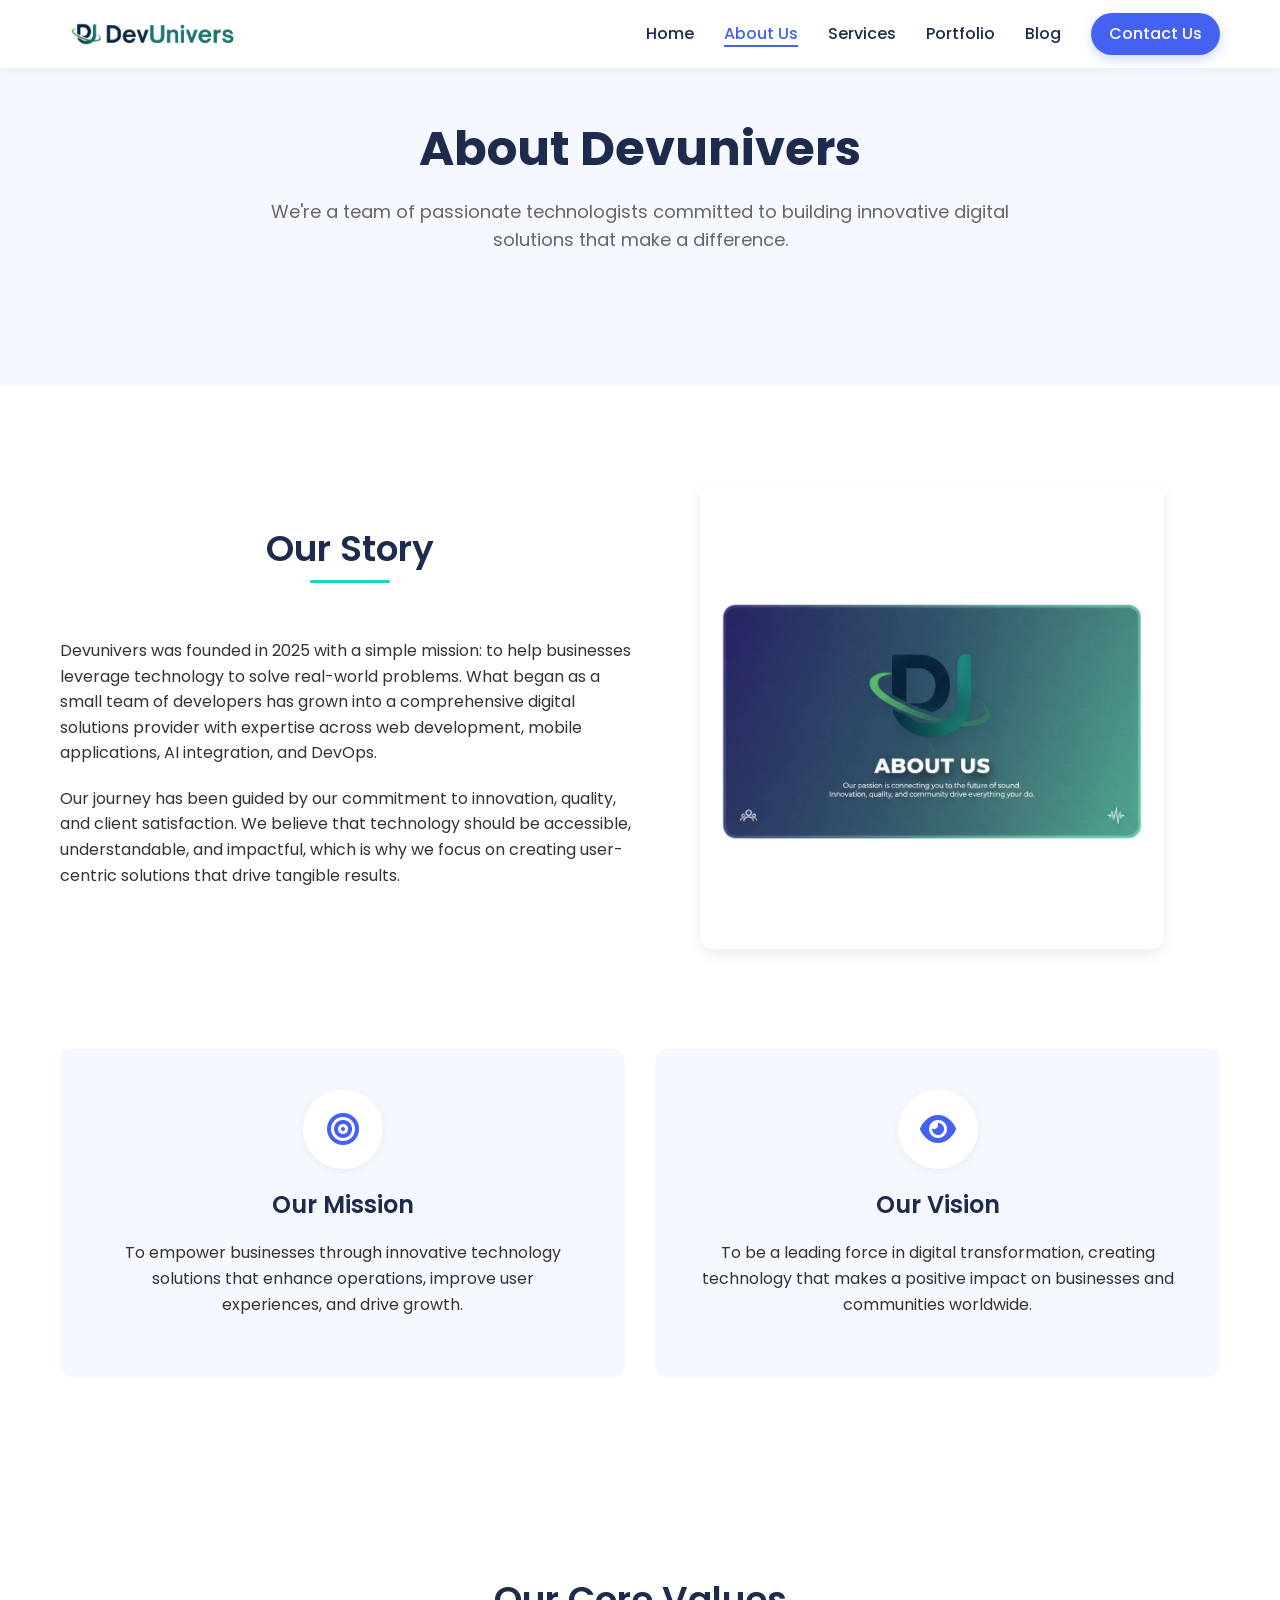
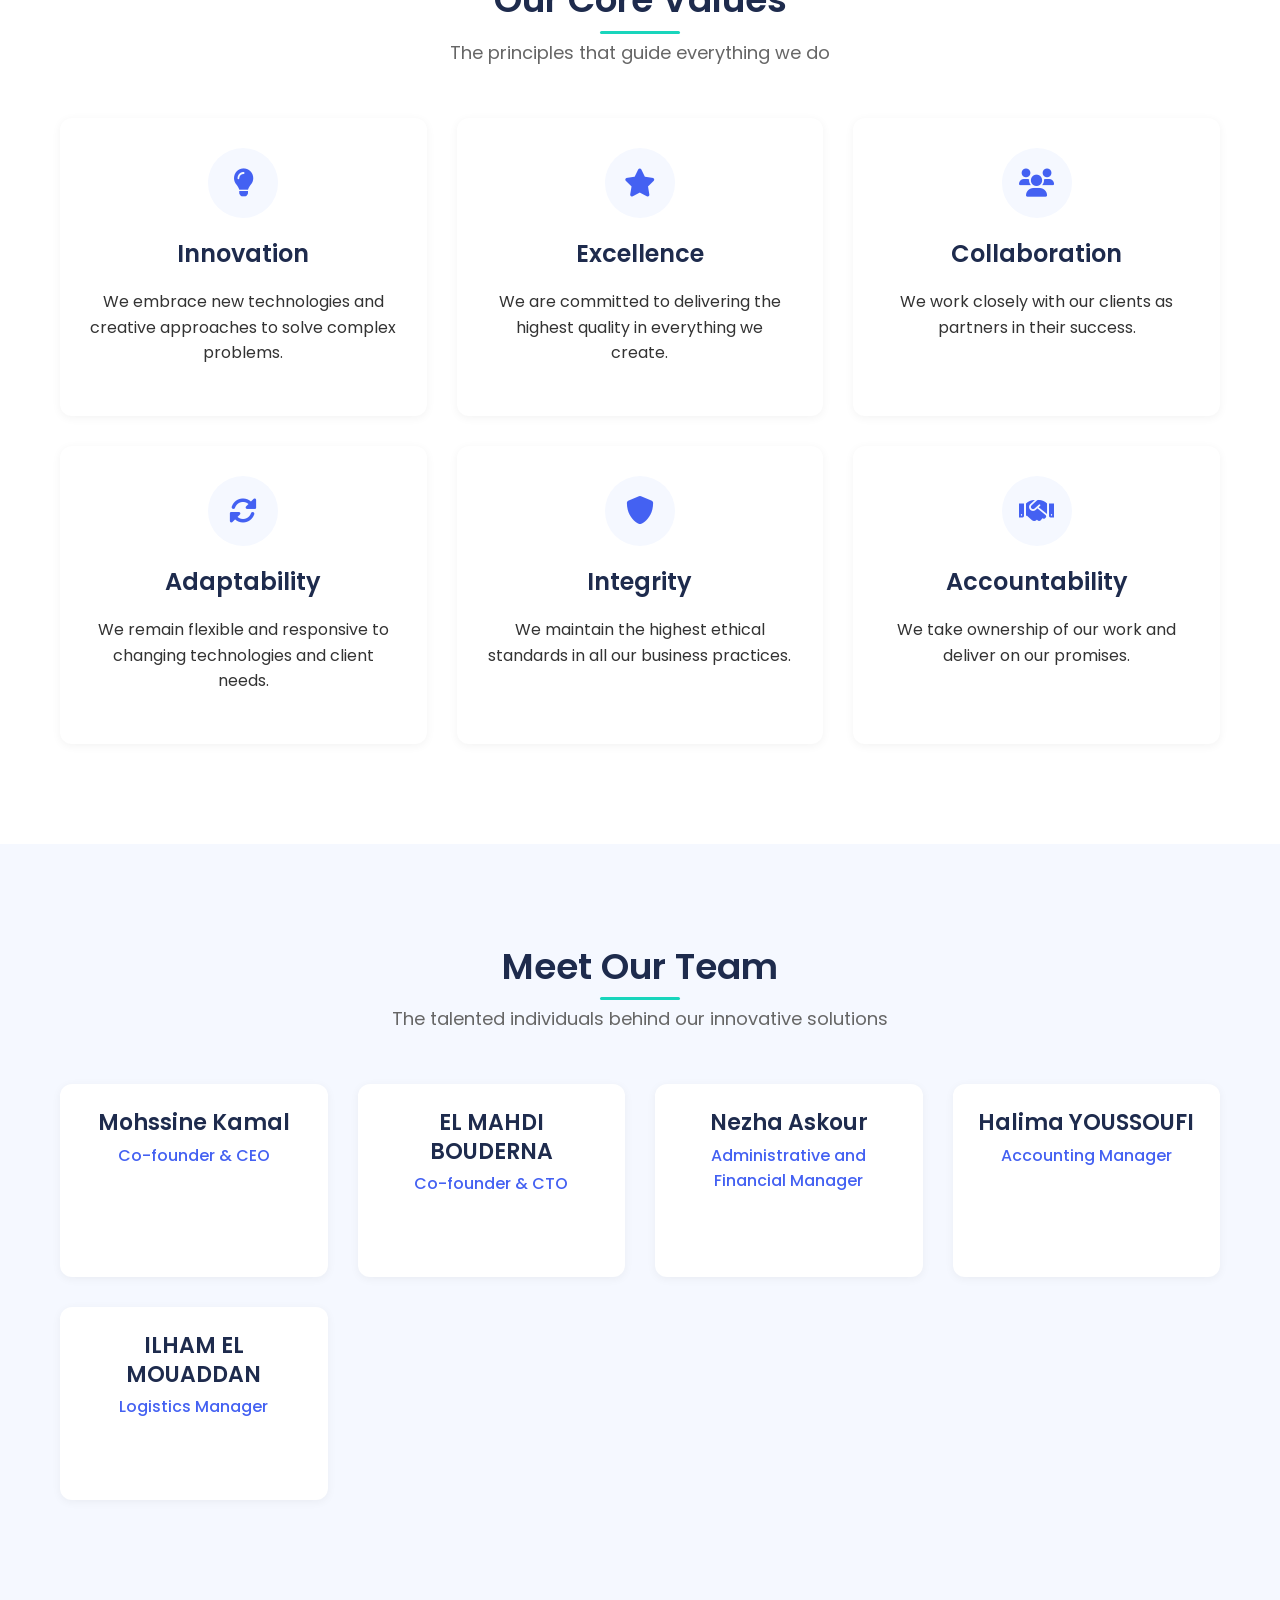
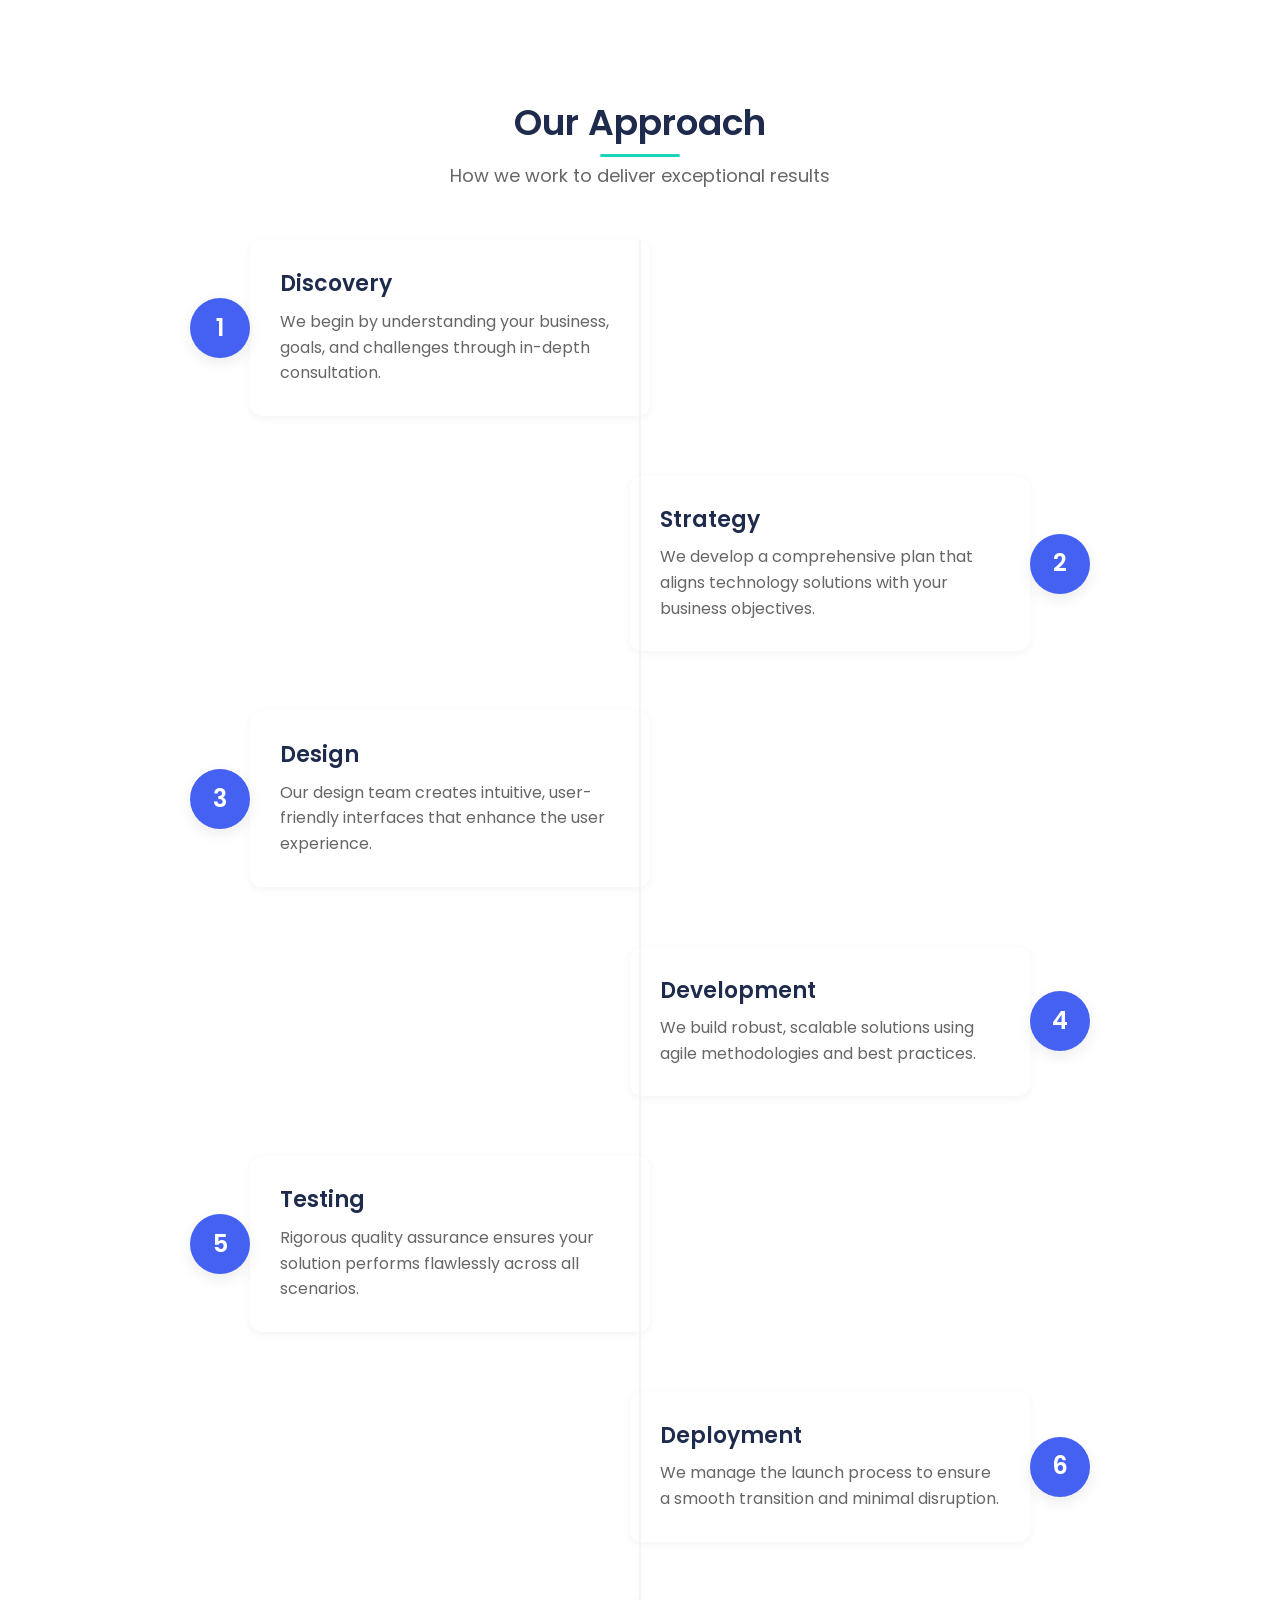
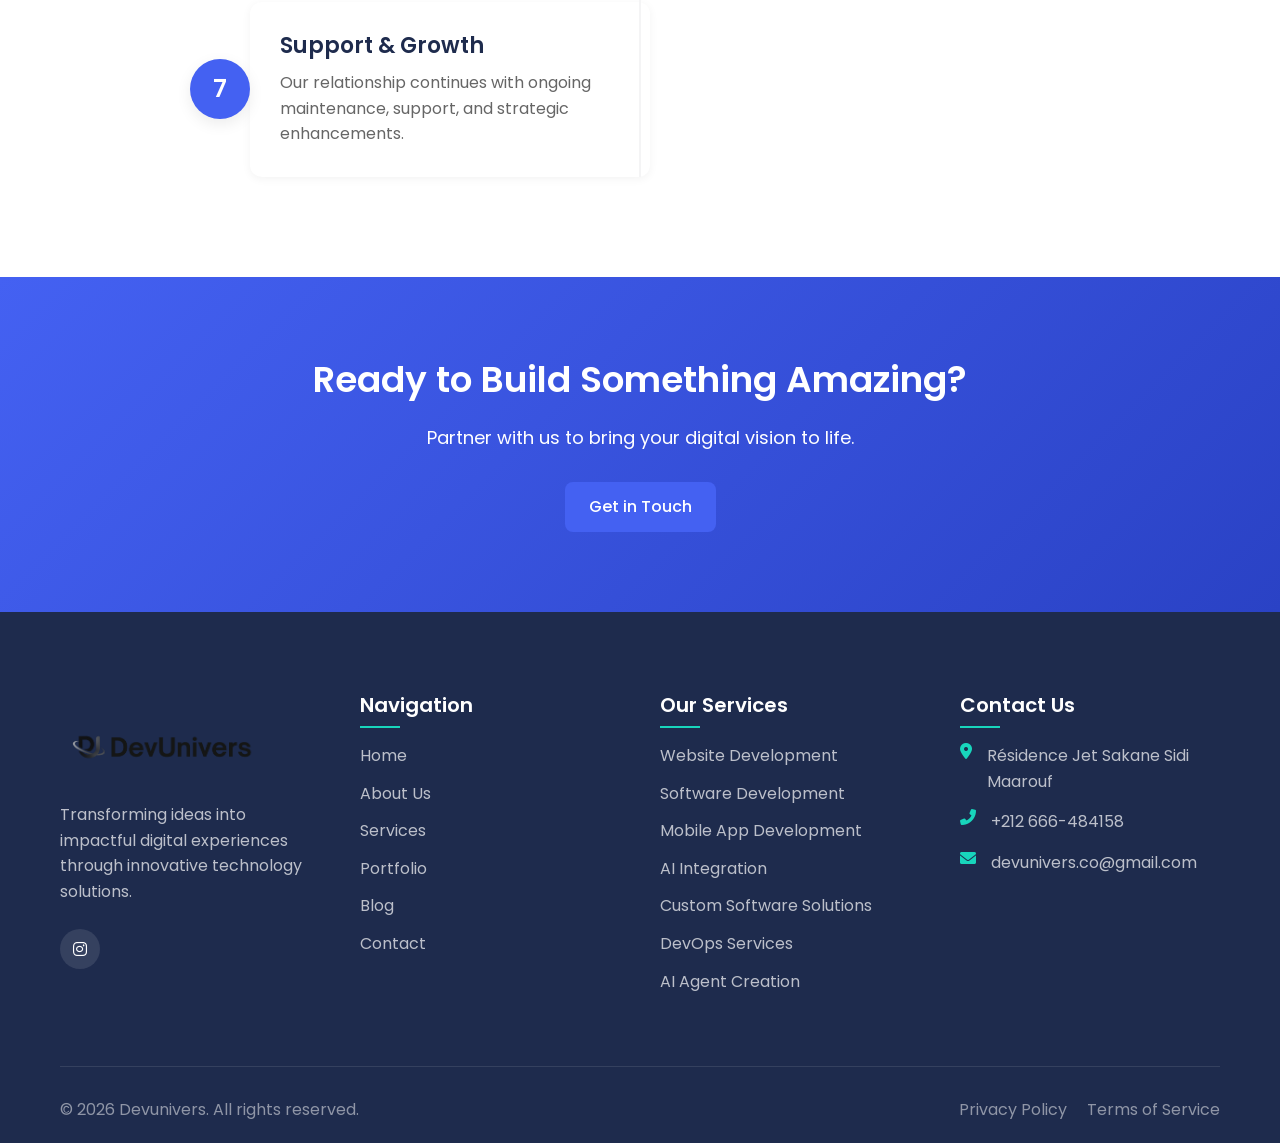
==== about/index.html @ 04365ad2 "Add files via upload" ====
<!DOCTYPE html>
<html lang="en">
<head>
    <meta charset="UTF-8">
    <meta name="viewport" content="width=device-width, initial-scale=1.0">
    <title>About Us - Devunivers</title>
    <link rel="icon" type="image/png" href="/images/devunivers.png">
    <link rel="stylesheet" href="/css/styles.css">
    <link rel="stylesheet" href="https://cdnjs.cloudflare.com/ajax/libs/font-awesome/6.0.0/css/all.min.css">
    <link rel="preconnect" href="https://fonts.googleapis.com">
    <link rel="preconnect" href="https://fonts.gstatic.com" crossorigin>
    <link href="https://fonts.googleapis.com/css2?family=Poppins:wght@300;400;500;600;700&display=swap" rel="stylesheet">
</head>
<body>
    <header>
        <div class="container">
            <div class="logo">
                <a href="/home/">
                    <img src="/images/devunivers-logo.png" alt="Devunivers Logo">
                </a>
            </div>
            <nav>
                <ul class="main-nav">
                    <li><a href="/home/">Home</a></li>
                    <li><a href="/about/" class="active">About Us</a></li>
                    <li><a href="/services/">Services</a></li>
                    <li><a href="/portfolio/">Portfolio</a></li>
                    <li><a href="/blog/">Blog</a></li>
                    <li><a href="/contact/" class="btn btn-primary">Contact Us</a></li>
                </ul>
                <div class="mobile-menu-toggle">
                    <span></span>
                    <span></span>
                    <span></span>
                </div>
            </nav>
        </div>
    </header>

    <main>
        <!-- About Hero Section -->
        <section class="page-hero about-hero">
            <div class="container">
                <div class="hero-content">
                    <h1>About Devunivers</h1>
                    <p>We're a team of passionate technologists committed to building innovative digital solutions that make a difference.</p>
                </div>
            </div>
        </section>

        <!-- Our Story Section -->
        <section class="our-story">
            <div class="container">
                <div class="story-content">
                    <div class="section-header">
                        <h2>Our Story</h2>
                    </div>
                    <p>Devunivers was founded in 2025 with a simple mission: to help businesses leverage technology to solve real-world problems. What began as a small team of developers has grown into a comprehensive digital solutions provider with expertise across web development, mobile applications, AI integration, and DevOps.</p>
                    <p>Our journey has been guided by our commitment to innovation, quality, and client satisfaction. We believe that technology should be accessible, understandable, and impactful, which is why we focus on creating user-centric solutions that drive tangible results.</p>
                </div>
                <div class="story-image">
                    <img src="/images/Devunivers team collaborating.png" alt="Devunivers team collaborating">
                </div>
            </div>
        </section>

        <!-- Mission and Vision Section -->
        <section class="mission-vision">
            <div class="container">
                <div class="mission-box">
                    <div class="icon">
                        <i class="fas fa-bullseye"></i>
                    </div>
                    <h3>Our Mission</h3>
                    <p>To empower businesses through innovative technology solutions that enhance operations, improve user experiences, and drive growth.</p>
                </div>
                <div class="vision-box">
                    <div class="icon">
                        <i class="fas fa-eye"></i>
                    </div>
                    <h3>Our Vision</h3>
                    <p>To be a leading force in digital transformation, creating technology that makes a positive impact on businesses and communities worldwide.</p>
                </div>
            </div>
        </section>

        <!-- Our Values Section -->
        <section class="our-values">
            <div class="container">
                <div class="section-header">
                    <h2>Our Core Values</h2>
                    <p>The principles that guide everything we do</p>
                </div>
                <div class="values-grid">
                    <div class="value-card">
                        <div class="value-icon">
                            <i class="fas fa-lightbulb"></i>
                        </div>
                        <h3>Innovation</h3>
                        <p>We embrace new technologies and creative approaches to solve complex problems.</p>
                    </div>
                    <div class="value-card">
                        <div class="value-icon">
                            <i class="fas fa-star"></i>
                        </div>
                        <h3>Excellence</h3>
                        <p>We are committed to delivering the highest quality in everything we create.</p>
                    </div>
                    <div class="value-card">
                        <div class="value-icon">
                            <i class="fas fa-users"></i>
                        </div>
                        <h3>Collaboration</h3>
                        <p>We work closely with our clients as partners in their success.</p>
                    </div>
                    <div class="value-card">
                        <div class="value-icon">
                            <i class="fas fa-sync-alt"></i>
                        </div>
                        <h3>Adaptability</h3>
                        <p>We remain flexible and responsive to changing technologies and client needs.</p>
                    </div>
                    <div class="value-card">
                        <div class="value-icon">
                            <i class="fas fa-shield-alt"></i>
                        </div>
                        <h3>Integrity</h3>
                        <p>We maintain the highest ethical standards in all our business practices.</p>
                    </div>
                    <div class="value-card">
                        <div class="value-icon">
                            <i class="fas fa-handshake"></i>
                        </div>
                        <h3>Accountability</h3>
                        <p>We take ownership of our work and deliver on our promises.</p>
                    </div>
                </div>
            </div>
        </section>

        <!-- Our Team Section -->
        <section class="our-team">
            <div class="container">
                <div class="section-header">
                    <h2>Meet Our Team</h2>
                    <p>The talented individuals behind our innovative solutions</p>
                </div>
                <div class="team-grid">
                    <div class="team-member">
                        <div class="member-info">
                            <h3>Mohssine Kamal</h3>
                            <p class="position">Co-founder & CEO</p>
                            <div class="social-links">
                                <a href="https://www.instagram.com/devunivers.agency/" aria-label="Instagram"><i class="fab fa-instagram"></i></a>
                            </div>
                        </div>
                    </div>
                    <div class="team-member">
                        <div class="member-info">
                            <h3>EL MAHDI BOUDERNA</h3>
                            <p class="position">Co-founder & CTO</p>
                            <div class="social-links">
                                <a href="https://www.instagram.com/devunivers.agency/" aria-label="Instagram"><i class="fab fa-instagram"></i></a>
                            </div>
                        </div>
                    </div>
                    <div class="team-member">
                        <div class="member-info">
                            <h3>Nezha Askour</h3>
                            <p class="position">Administrative and Financial Manager</p>
                            <div class="social-links">
                                <a href="https://www.instagram.com/devunivers.agency/" aria-label="Instagram"><i class="fab fa-instagram"></i></a>
                            </div>
                        </div>
                    </div>
                    <div class="team-member">
                        <div class="member-info">
                            <h3>Halima YOUSSOUFI</h3>
                            <p class="position">Accounting Manager</p>
                            <div class="social-links">
                                <a href="https://www.instagram.com/devunivers.agency/" aria-label="Instagram"><i class="fab fa-instagram"></i></a>
                            </div>
                        </div>
                    </div>
                    <div class="team-member">
                        <div class="member-info">
                            <h3>ILHAM EL MOUADDAN</h3>
                            <p class="position">Logistics Manager</p>
                            <div class="social-links">
                                <a href="https://www.instagram.com/devunivers.agency/" aria-label="Instagram"><i class="fab fa-instagram"></i></a>
                            </div>
                        </div>
                    </div>
                </div>
            </div>
        </section>

        <!-- Our Approach Section -->
        <section class="our-approach">
            <div class="container">
                <div class="section-header">
                    <h2>Our Approach</h2>
                    <p>How we work to deliver exceptional results</p>
                </div>
                <div class="approach-timeline">
                    <div class="timeline-item">
                        <div class="timeline-number">1</div>
                        <div class="timeline-content">
                            <h3>Discovery</h3>
                            <p>We begin by understanding your business, goals, and challenges through in-depth consultation.</p>
                        </div>
                    </div>
                    <div class="timeline-item">
                        <div class="timeline-number">2</div>
                        <div class="timeline-content">
                            <h3>Strategy</h3>
                            <p>We develop a comprehensive plan that aligns technology solutions with your business objectives.</p>
                        </div>
                    </div>
                    <div class="timeline-item">
                        <div class="timeline-number">3</div>
                        <div class="timeline-content">
                            <h3>Design</h3>
                            <p>Our design team creates intuitive, user-friendly interfaces that enhance the user experience.</p>
                        </div>
                    </div>
                    <div class="timeline-item">
                        <div class="timeline-number">4</div>
                        <div class="timeline-content">
                            <h3>Development</h3>
                            <p>We build robust, scalable solutions using agile methodologies and best practices.</p>
                        </div>
                    </div>
                    <div class="timeline-item">
                        <div class="timeline-number">5</div>
                        <div class="timeline-content">
                            <h3>Testing</h3>
                            <p>Rigorous quality assurance ensures your solution performs flawlessly across all scenarios.</p>
                        </div>
                    </div>
                    <div class="timeline-item">
                        <div class="timeline-number">6</div>
                        <div class="timeline-content">
                            <h3>Deployment</h3>
                            <p>We manage the launch process to ensure a smooth transition and minimal disruption.</p>
                        </div>
                    </div>
                    <div class="timeline-item">
                        <div class="timeline-number">7</div>
                        <div class="timeline-content">
                            <h3>Support & Growth</h3>
                            <p>Our relationship continues with ongoing maintenance, support, and strategic enhancements.</p>
                        </div>
                    </div>
                </div>
            </div>
        </section>

        <!-- CTA Section -->
        <section class="cta-section">
            <div class="container">
                <div class="cta-content">
                    <h2>Ready to Build Something Amazing?</h2>
                    <p>Partner with us to bring your digital vision to life.</p>
                    <a href="/contact/" class="btn btn-primary">Get in Touch</a>
                </div>
            </div>
        </section>
    </main>

    <footer>
        <div class="container">
            <div class="footer-grid">
                <div class="footer-info">
                    <div class="footer-logo">
                        <img src="/images/devunivers_white.png" alt="Devunivers Logo">
                    </div>
                    <p>Transforming ideas into impactful digital experiences through innovative technology solutions.</p>
                    <div class="social-links">
                        <a href="https://www.instagram.com/devunivers.agency/" aria-label="Instagram"><i class="fab fa-instagram"></i></a>
                    </div>
                </div>
                <div class="footer-nav">
                    <h3>Navigation</h3>
                    <ul>
                        <li><a href="/home/">Home</a></li>
                        <li><a href="/about/">About Us</a></li>
                        <li><a href="/services/">Services</a></li>
                        <li><a href="/portfolio/">Portfolio</a></li>
                        <li><a href="/blog/">Blog</a></li>
                        <li><a href="/contact/">Contact</a></li>
                    </ul>
                </div>
                <div class="footer-services">
                    <h3>Our Services</h3>
                    <ul>
                        <li><a href="/services/#web-dev">Website Development</a></li>
                        <li><a href="/services/#software-dev">Software Development</a></li>
                        <li><a href="/services/#mobile-dev">Mobile App Development</a></li>
                        <li><a href="/services/#ai-integration">AI Integration</a></li>
                        <li><a href="/services/#custom-solutions">Custom Software Solutions</a></li>
                        <li><a href="/services/#devops">DevOps Services</a></li>
                        <li><a href="/services/#ai-agents">AI Agent Creation</a></li>
                    </ul>
                </div>
                <div class="footer-contact">
                    <h3>Contact Us</h3>
                    <address>
                        <p><i class="fas fa-map-marker-alt"></i> Résidence Jet Sakane Sidi Maarouf</p>
                        <p><i class="fas fa-phone-alt"></i> <a href="tel:+212666484158">+212 666-484158</a></p>
                        <p><i class="fas fa-envelope"></i> <a href="mailto:devunivers.co@gmail.com">devunivers.co@gmail.com</a></p>
                    </address>
                </div>
            </div>
            <div class="footer-bottom">
                <p>&copy; 2025 Devunivers. All rights reserved.</p>
                <div class="legal-links">
                    <a href="/privacy-policy/">Privacy Policy</a>
                    <a href="/terms-of-service/">Terms of Service</a>
                </div>
            </div>
        </div>
    </footer>

    <script src="/js/main.js"></script>
</body>
</html>
---- css/styles.css ----
/* 
 * Devunivers Website Styles
 * A modern, professional design for a software development startup
 */

/* ===== BASE STYLES ===== */
:root {
    /* Color palette */
    --primary-color: #4461f2;
    --primary-dark: #2a42c5;
    --primary-light: #7891ff;
    --secondary-color: #18d5bc;
    --secondary-dark: #0ea393;
    --secondary-light: #59f2dc;
    
    --dark-blue: #1e2b4d;
    --light-blue: #f5f8ff;
    --dark-gray: #333333;
    --medium-gray: #666666;
    --light-gray: #f4f4f5;
    --white: #ffffff;
    
    /* Typography */
    --body-font: 'Poppins', sans-serif;
    --heading-font: 'Poppins', sans-serif;
    
    /* Spacing */
    --section-spacing: 100px;
    --element-spacing: 30px;
    --small-spacing: 15px;
    
    /* Border radius */
    --border-radius-sm: 4px;
    --border-radius-md: 8px;
    --border-radius-lg: 12px;
    --border-radius-xl: 24px;
    
    /* Box shadows */
    --shadow-sm: 0 2px 10px rgba(0, 0, 0, 0.05);
    --shadow-md: 0 5px 15px rgba(0, 0, 0, 0.08);
    --shadow-lg: 0 10px 30px rgba(0, 0, 0, 0.12);
    
    /* Transitions */
    --transition-fast: 0.2s ease;
    --transition-normal: 0.3s ease;
    --transition-slow: 0.5s ease;
}

* {
    margin: 0;
    padding: 0;
    box-sizing: border-box;
}

html {
    scroll-behavior: smooth;
    font-size: 62.5%; /* 10px = 1rem */
}

body {
    font-family: var(--body-font);
    font-size: 1.6rem;
    line-height: 1.6;
    color: var(--dark-gray);
    background-color: var(--white);
    overflow-x: hidden;
}

/* Typography */
h1, h2, h3, h4, h5, h6 {
    font-family: var(--heading-font);
    font-weight: 600;
    line-height: 1.3;
    margin-bottom: 2rem;
    color: var(--dark-blue);
}

h1 {
    font-size: 4.8rem;
    font-weight: 700;
}

h2 {
    font-size: 3.6rem;
}

h3 {
    font-size: 2.4rem;
}

h4 {
    font-size: 2rem;
}

h5 {
    font-size: 1.8rem;
}

h6 {
    font-size: 1.6rem;
}

p {
    margin-bottom: 2rem;
}

a {
    color: var(--primary-color);
    text-decoration: none;
    transition: color var(--transition-fast);
}

a:hover {
    color: var(--primary-dark);
}

ul, ol {
    margin-bottom: 2rem;
    padding-left: 2rem;
}

img {
    max-width: 100%;
    height: auto;
    display: block;
}

/* Container */
.container {
    width: 100%;
    max-width: 1200px;
    margin: 0 auto;
    padding: 0 2rem;
}

/* Section Headers */
.section-header {
    text-align: center;
    margin-bottom: 5rem;
}

.section-header h2 {
    margin-bottom: 1.5rem;
    position: relative;
    display: inline-block;
}

.section-header h2:after {
    content: '';
    position: absolute;
    bottom: -1rem;
    left: 50%;
    transform: translateX(-50%);
    width: 80px;
    height: 3px;
    background: var(--secondary-color);
    border-radius: 3px;
}

.section-header p {
    font-size: 1.8rem;
    color: var(--medium-gray);
    max-width: 700px;
    margin: 0 auto;
}

/* Buttons */
.btn {
    display: inline-block;
    padding: 1.2rem 2.4rem;
    border-radius: var(--border-radius-md);
    font-weight: 500;
    text-align: center;
    cursor: pointer;
    transition: all var(--transition-normal);
    border: none;
    font-size: 1.6rem;
}

.btn-primary {
    background-color: var(--primary-color);
    color: var(--white);
}

.btn-primary:hover {
    background-color: var(--primary-dark);
    color: var(--white);
    transform: translateY(-3px);
    box-shadow: var(--shadow-md);
}

.btn-secondary {
    background-color: var(--secondary-color);
    color: var(--dark-blue);
}

.btn-secondary:hover {
    background-color: var(--secondary-dark);
    color: var(--white);
    transform: translateY(-3px);
    box-shadow: var(--shadow-md);
}

.btn-outline {
    background-color: transparent;
    border: 2px solid var(--primary-color);
    color: var(--primary-color);
}

.btn-outline:hover {
    background-color: var(--primary-color);
    color: var(--white);
    transform: translateY(-3px);
    box-shadow: var(--shadow-md);
}

/* ===== HEADER & NAVIGATION ===== */
header {
    position: fixed;
    top: 0;
    left: 0;
    width: 100%;
    background-color: var(--white);
    box-shadow: var(--shadow-sm);
    z-index: 1000;
    padding: 0; /* remove extra vertical padding */
    height: 68px; /* compact consistent height */
    transition: background var(--transition-normal), box-shadow var(--transition-normal);
}

header.scrolled {
    box-shadow: var(--shadow-md);
}

header .container {
    display: flex;
    justify-content: space-between;
    align-items: center;
    height: 100%;
}

.logo {
    max-width: 200px; /* slightly larger per request */
    display: flex;
    align-items: center;
    height: 100%;
}

.logo img {
    width: 100%;
    height: auto;
}

.main-nav {
    display: flex;
    list-style: none;
    margin: 0;
    padding: 0;
}

.main-nav li {
    margin-left: 3rem;
}

.main-nav a {
    color: var(--dark-blue);
    font-weight: 500;
    position: relative;
    padding: 0 0; /* no vertical padding */
    height: 100%;
    display: flex;
    align-items: center; /* vertical centering */
    line-height: 1; /* avoid extra height */
}

.main-nav a:hover,
.main-nav a.active {
    color: var(--primary-color);
}

.main-nav a:after {
    content: '';
    position: absolute;
    left: 0;
    bottom: 8px; /* keep underline within bar */
    width: 0;
    height: 2px;
    background-color: var(--primary-color);
    transition: width var(--transition-normal);
}

.main-nav a:hover:after,
.main-nav a.active:after {
    width: 100%;
}

.main-nav a.btn {
    height: 42px;
    padding: 0 1.8rem;
    border-radius: 999px; /* pill */
    background: var(--primary-color);
    color: var(--white) !important;
    display: inline-flex;
    align-items: center;
    justify-content: center;
    font-weight: 500;
    box-shadow: 0 4px 12px rgba(68,97,242,0.25);
    transition: background var(--transition-fast), box-shadow var(--transition-fast), transform var(--transition-fast);
}

.main-nav a.btn:hover {
    background: var(--primary-dark);
    transform: translateY(-2px);
    box-shadow: 0 6px 18px rgba(68,97,242,0.35);
}

.main-nav a.btn:after {
    display: none;
}

.mobile-menu-toggle {
    display: none;
    flex-direction: column;
    justify-content: space-between;
    width: 30px;
    height: 20px;
    cursor: pointer;
}

.mobile-menu-toggle span {
    width: 100%;
    height: 2px;
    background-color: var(--dark-blue);
    transition: all var(--transition-fast);
}

/* ===== HERO SECTION ===== */
.hero {
    padding: 120px 0 100px; /* adjust for 68px header */
    background-color: var(--light-blue);
    overflow: hidden;
}

.hero .container {
    display: flex;
    align-items: center;
    justify-content: space-between;
}

.hero-content {
    flex: 0 0 50%;
    max-width: 50%;
}

.hero-content h1 {
    margin-bottom: 2rem;
    font-size: 4.8rem;
    line-height: 1.2;
}

.hero-content p {
    font-size: 1.8rem;
    color: var(--medium-gray);
    margin-bottom: 3rem;
}

.hero-buttons {
    display: flex;
    gap: 2rem;
}

.hero-image {
    flex: 0 0 45%;
    max-width: 45%;
    animation: float 6s ease-in-out infinite;
}

@keyframes float {
    0% {
        transform: translateY(0px);
    }
    50% {
        transform: translateY(-20px);
    }
    100% {
        transform: translateY(0px);
    }
}

/* ===== SERVICES OVERVIEW ===== */
.services-overview {
    padding: var(--section-spacing) 0;
}

.services-grid {
    display: grid;
    grid-template-columns: repeat(auto-fill, minmax(270px, 1fr));
    gap: 3rem;
    margin-bottom: 5rem;
}

.service-card {
    background-color: var(--white);
    border-radius: var(--border-radius-lg);
    padding: 3rem;
    box-shadow: var(--shadow-sm);
    transition: all var(--transition-normal);
    text-align: center;
}

.service-card:hover {
    transform: translateY(-10px);
    box-shadow: var(--shadow-lg);
}

.service-icon {
    width: 80px;
    height: 80px;
    background-color: var(--light-blue);
    border-radius: 50%;
    display: flex;
    align-items: center;
    justify-content: center;
    margin: 0 auto 2rem;
}

.service-icon i {
    font-size: 3.2rem;
    color: var(--primary-color);
}

.service-card h3 {
    margin-bottom: 1.5rem;
    font-size: 2rem;
}

.service-card p {
    color: var(--medium-gray);
    margin-bottom: 2rem;
}

.learn-more {
    font-weight: 500;
    display: inline-flex;
    align-items: center;
    gap: 0.5rem;
}

.learn-more i {
    transition: transform var(--transition-fast);
}

.learn-more:hover i {
    transform: translateX(5px);
}

.services-cta {
    text-align: center;
}

/* ===== WHY CHOOSE US ===== */
.why-choose-us {
    padding: var(--section-spacing) 0;
    background-color: var(--light-blue);
}

.features-grid {
    display: grid;
    grid-template-columns: repeat(auto-fill, minmax(250px, 1fr));
    gap: 4rem;
}

.feature {
    text-align: center;
}

.feature-icon {
    width: 70px;
    height: 70px;
    background-color: var(--white);
    border-radius: 50%;
    display: flex;
    align-items: center;
    justify-content: center;
    margin: 0 auto 2rem;
    box-shadow: var(--shadow-sm);
}

.feature-icon i {
    font-size: 2.8rem;
    color: var(--primary-color);
}

.feature h3 {
    margin-bottom: 1.5rem;
    font-size: 2rem;
}

.feature p {
    color: var(--medium-gray);
}

/* ===== FEATURED PROJECTS ===== */
.featured-projects {
    padding: var(--section-spacing) 0;
}

.projects-slider {
    display: grid;
    grid-template-columns: repeat(auto-fill, minmax(350px, 1fr));
    gap: 3rem;
    margin-bottom: 5rem;
}

.project-card {
    background-color: var(--white);
    border-radius: var(--border-radius-lg);
    overflow: hidden;
    box-shadow: var(--shadow-sm);
    transition: all var(--transition-normal);
}

.project-card:hover {
    transform: translateY(-10px);
    box-shadow: var(--shadow-lg);
}

.project-image {
    height: 250px;
    overflow: hidden;
}

.project-image img {
    width: 100%;
    height: 100%;
    object-fit: cover;
    transition: transform var(--transition-normal);
}

.project-card:hover .project-image img {
    transform: scale(1.05);
}

.project-details {
    padding: 2.5rem;
}

.project-details h3 {
    margin-bottom: 1.5rem;
    font-size: 2.2rem;
}

.project-details p {
    color: var(--medium-gray);
    margin-bottom: 2rem;
}

.portfolio-cta {
    text-align: center;
}

/* ===== TESTIMONIALS ===== */
.testimonials {
    padding: var(--section-spacing) 0;
    background-color: var(--light-blue);
}

.testimonials-carousel {
    display: flex;
    gap: 3rem;
    overflow-x: auto;
    padding: 2rem 0;
    scroll-snap-type: x mandatory;
    scrollbar-width: none; /* Firefox */
}

.testimonials-carousel::-webkit-scrollbar {
    display: none; /* Chrome, Safari, Edge */
}

.testimonial-card {
    flex: 0 0 calc(50% - 1.5rem);
    scroll-snap-align: start;
    background-color: var(--white);
    border-radius: var(--border-radius-lg);
    padding: 3rem;
    box-shadow: var(--shadow-sm);
}

.testimonial-content {
    margin-bottom: 2.5rem;
    position: relative;
}

.testimonial-content:before {
    content: '\201C';
    font-size: 7rem;
    color: var(--primary-light);
    position: absolute;
    top: -3rem;
    left: -1rem;
    opacity: 0.2;
    font-family: serif;
}

.testimonial-content p {
    font-size: 1.8rem;
    font-style: italic;
    color: var(--dark-gray);
}

.testimonial-author {
    display: flex;
    align-items: center;
}

.testimonial-author img {
    width: 60px;
    height: 60px;
    border-radius: 50%;
    object-fit: cover;
    margin-right: 1.5rem;
}

.author-info h4 {
    margin-bottom: 0.5rem;
    font-size: 1.8rem;
}

.author-info p {
    margin-bottom: 0;
    color: var(--medium-gray);
    font-size: 1.4rem;
}

/* ===== CTA SECTION ===== */
.cta-section {
    padding: 8rem 0;
    background: linear-gradient(135deg, var(--primary-color) 0%, var(--primary-dark) 100%);
    color: var(--white);
    text-align: center;
}

.cta-content h2 {
    color: var(--white);
    margin-bottom: 2rem;
    font-size: 3.6rem;
}

.cta-content p {
    margin-bottom: 3rem;
    font-size: 1.8rem;
    max-width: 700px;
    margin-left: auto;
    margin-right: auto;
}

/* ===== LATEST BLOG ===== */
.latest-blog {
    padding: var(--section-spacing) 0;
}

.blog-posts-grid {
    display: grid;
    grid-template-columns: repeat(auto-fill, minmax(350px, 1fr));
    gap: 3rem;
    margin-bottom: 5rem;
}

.blog-card {
    background-color: var(--white);
    border-radius: var(--border-radius-lg);
    overflow: hidden;
    box-shadow: var(--shadow-sm);
    transition: all var(--transition-normal);
}

.blog-card:hover {
    transform: translateY(-10px);
    box-shadow: var(--shadow-lg);
}

.blog-image {
    height: 220px;
    overflow: hidden;
}

.blog-image img {
    width: 100%;
    height: 100%;
    object-fit: cover;
    transition: transform var(--transition-normal);
}

.blog-card:hover .blog-image img {
    transform: scale(1.05);
}

.blog-content {
    padding: 2.5rem;
}

.blog-date {
    color: var(--medium-gray);
    font-size: 1.4rem;
    margin-bottom: 1rem;
    display: block;
}

.blog-content h3 {
    margin-bottom: 1.5rem;
    font-size: 2rem;
    line-height: 1.4;
}

.blog-content p {
    color: var(--medium-gray);
    margin-bottom: 2rem;
}

.read-more {
    font-weight: 500;
    display: inline-flex;
    align-items: center;
    gap: 0.5rem;
}

.read-more i {
    transition: transform var(--transition-fast);
}

.read-more:hover i {
    transform: translateX(5px);
}

.blog-cta {
    text-align: center;
}

/* ===== FOOTER ===== */
footer {
    background-color: var(--dark-blue);
    color: var(--white);
    padding: 8rem 0 2rem;
}

.footer-grid {
    display: grid;
    grid-template-columns: repeat(auto-fit, minmax(250px, 1fr));
    gap: 4rem;
    margin-bottom: 6rem;
}

.footer-info {
    max-width: 350px;
}

.footer-logo {
    margin-bottom: 0rem;
    max-width: 220px;
}

.footer-info p {
    margin-bottom: 2.5rem;
    color: rgba(255, 255, 255, 0.7);
}

.social-links {
    display: flex;
    gap: 1.5rem;
}

.social-links a {
    display: flex;
    align-items: center;
    justify-content: center;
    width: 40px;
    height: 40px;
    background-color: rgba(255, 255, 255, 0.1);
    border-radius: 50%;
    color: var(--white);
    transition: all var(--transition-normal);
}

.social-links a:hover {
    background-color: var(--primary-color);
    transform: translateY(-3px);
}

footer h3 {
    color: var(--white);
    font-size: 2rem;
    margin-bottom: 2.5rem;
    position: relative;
}

footer h3:after {
    content: '';
    position: absolute;
    bottom: -1rem;
    left: 0;
    width: 40px;
    height: 2px;
    background-color: var(--secondary-color);
}

footer ul {
    list-style: none;
    padding: 0;
    margin: 0;
}

footer ul li {
    margin-bottom: 1.2rem;
}

footer ul li a {
    color: rgba(255, 255, 255, 0.7);
    transition: all var(--transition-fast);
}

footer ul li a:hover {
    color: var(--white);
    padding-left: 5px;
}

.footer-contact address {
    font-style: normal;
}

.footer-contact p {
    margin-bottom: 1.5rem;
    display: flex;
    align-items: flex-start;
    color: rgba(255, 255, 255, 0.7);
}

.footer-contact p i {
    margin-right: 1.5rem;
    color: var(--secondary-color);
}

.footer-contact p a {
    color: rgba(255, 255, 255, 0.7);
}

.footer-contact p a:hover {
    color: var(--white);
}

.footer-bottom {
    display: flex;
    justify-content: space-between;
    align-items: center;
    padding-top: 3rem;
    border-top: 1px solid rgba(255, 255, 255, 0.1);
}

.footer-bottom p {
    margin-bottom: 0;
    color: rgba(255, 255, 255, 0.5);
}

.legal-links {
    display: flex;
    gap: 2rem;
}

.legal-links a {
    color: rgba(255, 255, 255, 0.5);
}

.legal-links a:hover {
    color: var(--white);
}

/* ===== PAGE SPECIFIC STYLES ===== */

/* About Page */
.page-hero {
    padding: 120px 0 100px; /* adjusted for 68px header */
    background-color: var(--light-blue);
    text-align: center;
}

.page-hero .hero-content {
    max-width: 800px;
    margin: 0 auto;
}

.our-story {
    padding: var(--section-spacing) 0;
    display: flex;
}

.our-story .container {
    display: flex;
    align-items: center;
    gap: 6rem;
}

.story-content {
    flex: 0 0 50%;
}

.story-image {
    flex: 0 0 40%;
}

.story-image img {
    border-radius: var(--border-radius-lg);
    box-shadow: var(--shadow-md);
}

.mission-vision {
    padding: 0 0 var(--section-spacing);
}

.mission-vision .container {
    display: grid;
    grid-template-columns: repeat(2, 1fr);
    gap: 3rem;
}

.mission-box,
.vision-box {
    background-color: var(--light-blue);
    padding: 4rem;
    border-radius: var(--border-radius-lg);
    text-align: center;
}

.mission-box .icon,
.vision-box .icon {
    width: 80px;
    height: 80px;
    background-color: var(--white);
    border-radius: 50%;
    display: flex;
    align-items: center;
    justify-content: center;
    margin: 0 auto 2rem;
    box-shadow: var(--shadow-sm);
}

.mission-box .icon i,
.vision-box .icon i {
    font-size: 3.2rem;
    color: var(--primary-color);
}

.our-values {
    padding: var(--section-spacing) 0;
}

.values-grid {
    display: grid;
    grid-template-columns: repeat(auto-fill, minmax(300px, 1fr));
    gap: 3rem;
}

.value-card {
    background-color: var(--white);
    border-radius: var(--border-radius-lg);
    padding: 3rem;
    box-shadow: var(--shadow-sm);
    text-align: center;
    transition: all var(--transition-normal);
}

.value-card:hover {
    transform: translateY(-10px);
    box-shadow: var(--shadow-lg);
}

.value-icon {
    width: 70px;
    height: 70px;
    background-color: var(--light-blue);
    border-radius: 50%;
    display: flex;
    align-items: center;
    justify-content: center;
    margin: 0 auto 2rem;
}

.value-icon i {
    font-size: 2.8rem;
    color: var(--primary-color);
}

.our-team {
    padding: var(--section-spacing) 0;
    background-color: var(--light-blue);
}

.team-grid {
    display: grid;
    grid-template-columns: repeat(auto-fill, minmax(250px, 1fr));
    gap: 3rem;
}

.team-member {
    background-color: var(--white);
    border-radius: var(--border-radius-lg);
    overflow: hidden;
    box-shadow: var(--shadow-sm);
    transition: all var(--transition-normal);
}

.team-member:hover {
    transform: translateY(-10px);
    box-shadow: var(--shadow-lg);
}

.member-image {
    height: 300px;
    overflow: hidden;
}

.member-image img {
    width: 100%;
    height: 100%;
    object-fit: cover;
    transition: transform var(--transition-normal);
}

.team-member:hover .member-image img {
    transform: scale(1.05);
}

.member-info {
    padding: 2.5rem;
    text-align: center;
}

.member-info h3 {
    margin-bottom: 0.5rem;
    font-size: 2.2rem;
}

.position {
    color: var(--primary-color);
    font-weight: 500;
    margin-bottom: 1.5rem;
    display: block;
}

.member-info .bio {
    color: var(--medium-gray);
    margin-bottom: 2rem;
}

.member-info .social-links {
    justify-content: center;
}

.our-approach {
    padding: var(--section-spacing) 0;
}

.approach-timeline {
    position: relative;
    max-width: 900px;
    margin: 0 auto;
}

.approach-timeline:before {
    content: '';
    position: absolute;
    top: 0;
    left: 50%;
    transform: translateX(-50%);
    width: 2px;
    height: 100%;
    background-color: var(--light-gray);
}

.timeline-item {
    display: flex;
    align-items: center;
    margin-bottom: 6rem;
}

.timeline-item:last-child {
    margin-bottom: 0;
}

.timeline-item:nth-child(even) {
    flex-direction: row-reverse;
}

.timeline-number {
    width: 60px;
    height: 60px;
    background-color: var(--primary-color);
    border-radius: 50%;
    display: flex;
    align-items: center;
    justify-content: center;
    color: var(--white);
    font-size: 2.4rem;
    font-weight: 600;
    z-index: 1;
    box-shadow: var(--shadow-md);
}

.timeline-content {
    width: calc(50% - 50px);
    background-color: var(--white);
    padding: 3rem;
    border-radius: var(--border-radius-lg);
    box-shadow: var(--shadow-sm);
}

.timeline-content h3 {
    margin-bottom: 1rem;
    font-size: 2.2rem;
}

.timeline-content p {
    color: var(--medium-gray);
    margin-bottom: 0;
}

/* Services Page */
.services-nav {
    background-color: var(--white);
    padding: 2rem 0;
    box-shadow: var(--shadow-sm);
    position: sticky;
    top: 68px; /* align with new header height */
    z-index: 90;
}

.service-tabs {
    display: flex;
    list-style: none;
    margin: 0;
    padding: 0;
    overflow-x: auto;
    scroll-snap-type: x mandatory;
    scrollbar-width: none;
}

.service-tabs::-webkit-scrollbar {
    display: none;
}

.service-tabs li {
    flex: 0 0 auto;
    scroll-snap-align: start;
}

.service-tabs a {
    display: block;
    padding: 1rem 2rem;
    color: var(--dark-blue);
    font-weight: 500;
    transition: all var(--transition-fast);
    border-bottom: 2px solid transparent;
    white-space: nowrap;
}

.service-tabs a:hover,
.service-tabs a.active {
    color: var(--primary-color);
    border-bottom-color: var(--primary-color);
}

.service-section {
    padding: var(--section-spacing) 0;
}

.service-section.alternate {
    background-color: var(--light-blue);
}

.service-section .container {
    display: flex;
    align-items: center;
    gap: 6rem;
}

.service-content {
    flex: 0 0 55%;
}

.service-image {
    flex: 0 0 35%;
}

.service-image img {
    border-radius: var(--border-radius-lg);
    box-shadow: var(--shadow-md);
}

.service-icon {
    width: 80px;
    height: 80px;
    background-color: var(--light-blue);
    border-radius: 50%;
    display: flex;
    align-items: center;
    justify-content: center;
    margin-bottom: 2.5rem;
}

.service-icon i {
    font-size: 3.2rem;
    color: var(--primary-color);
}

.service-section.alternate .service-icon {
    background-color: var(--white);
}

.service-description {
    font-size: 1.8rem;
    margin-bottom: 3rem;
}

.service-features h3 {
    margin-bottom: 2rem;
    font-size: 2.2rem;
}

.service-features ul {
    list-style: none;
    padding: 0;
    margin: 0;
}

.service-features li {
    margin-bottom: 2rem;
    padding-left: 3rem;
    position: relative;
}

.service-features li:before {
    content: '\f00c';
    font-family: 'Font Awesome 6 Free';
    font-weight: 900;
    color: var(--secondary-color);
    position: absolute;
    left: 0;
    top: 0.2rem;
}

.feature-title {
    display: block;
    font-weight: 600;
    color: var(--dark-blue);
    margin-bottom: 0.5rem;
    font-size: 1.8rem;
}

.service-process {
    padding: var(--section-spacing) 0;
    background-color: var(--light-blue);
}

.process-steps {
    display: flex;
    flex-wrap: wrap;
    gap: 2rem;
    justify-content: center;
}

.process-step {
    background-color: var(--white);
    border-radius: var(--border-radius-lg);
    padding: 3rem;
    box-shadow: var(--shadow-sm);
    text-align: center;
    flex: 0 0 calc(33.333% - 2rem);
    max-width: calc(33.333% - 2rem);
    transition: all var(--transition-normal);
}

.process-step:hover {
    transform: translateY(-10px);
    box-shadow: var(--shadow-lg);
}

.step-number {
    width: 60px;
    height: 60px;
    background-color: var(--primary-color);
    border-radius: 50%;
    display: flex;
    align-items: center;
    justify-content: center;
    color: var(--white);
    font-size: 2.4rem;
    font-weight: 600;
    margin: 0 auto 2rem;
}

.step-content h3 {
    margin-bottom: 1.5rem;
    font-size: 2rem;
}

.step-content p {
    color: var(--medium-gray);
    margin-bottom: 0;
}

.technologies {
    padding: var(--section-spacing) 0;
}

.tech-categories {
    display: grid;
    grid-template-columns: repeat(auto-fill, minmax(220px, 1fr));
    gap: 4rem;
}

.tech-category {
    text-align: center;
}

.tech-category h3 {
    margin-bottom: 2.5rem;
    font-size: 2.2rem;
    position: relative;
}

.tech-category h3:after {
    content: '';
    position: absolute;
    bottom: -1rem;
    left: 50%;
    transform: translateX(-50%);
    width: 40px;
    height: 2px;
    background-color: var(--secondary-color);
}

.tech-icons {
    display: grid;
    grid-template-columns: repeat(2, 1fr);
    gap: 2rem;
}

.tech-icon {
    display: flex;
    flex-direction: column;
    align-items: center;
    gap: 1rem;
}

.tech-icon img {
    width: 50px;
    height: 50px;
    object-fit: contain;
}

.tech-icon span {
    font-size: 1.4rem;
    color: var(--medium-gray);
}

.faq {
    padding: var(--section-spacing) 0;
    background-color: var(--light-blue);
}

.accordion {
    max-width: 900px;
    margin: 0 auto;
}

.accordion-item {
    background-color: var(--white);
    border-radius: var(--border-radius-md);
    margin-bottom: 2rem;
    overflow: hidden;
    box-shadow: var(--shadow-sm);
}

.accordion-header {
    padding: 2rem;
    cursor: pointer;
    display: flex;
    justify-content: space-between;
    align-items: center;
}

.accordion-header h3 {
    margin-bottom: 0;
    font-size: 1.8rem;
    padding-right: 2rem;
}

.accordion-icon {
    position: relative;
    width: 20px;
    height: 20px;
}

.accordion-icon:before,
.accordion-icon:after {
    content: '';
    position: absolute;
    background-color: var(--primary-color);
    transition: all var(--transition-fast);
}

.accordion-icon:before {
    top: 50%;
    left: 0;
    width: 100%;
    height: 2px;
    transform: translateY(-50%);
}

.accordion-icon:after {
    top: 0;
    left: 50%;
    width: 2px;
    height: 100%;
    transform: translateX(-50%);
}

.accordion-item.active .accordion-icon:after {
    transform: translateX(-50%) rotate(90deg);
    opacity: 0;
}

.accordion-content {
    padding: 0 2rem;
    max-height: 0;
    overflow: hidden;
    transition: all var(--transition-normal);
}

.accordion-item.active .accordion-content {
    padding: 0 2rem 2rem;
    max-height: 500px;
}

/* Portfolio Page */
.portfolio-filter {
    padding: 4rem 0;
    text-align: center;
}

.filter-buttons {
    display: flex;
    flex-wrap: wrap;
    justify-content: center;
    gap: 1rem;
}

.filter-btn {
    padding: 1rem 2rem;
    background-color: var(--white);
    border: 1px solid var(--light-gray);
    border-radius: var(--border-radius-md);
    cursor: pointer;
    font-size: 1.6rem;
    transition: all var(--transition-fast);
}

.filter-btn:hover,
.filter-btn.active {
    background-color: var(--primary-color);
    color: var(--white);
    border-color: var(--primary-color);
}

.portfolio-projects {
    padding: 0 0 var(--section-spacing);
}

.projects-grid {
    display: grid;
    grid-template-columns: repeat(auto-fill, minmax(350px, 1fr));
    gap: 3rem;
}

.project-item {
    border-radius: var(--border-radius-lg);
    overflow: hidden;
    box-shadow: var(--shadow-sm);
    transition: all var(--transition-normal);
}

.project-item:hover {
    transform: translateY(-10px);
    box-shadow: var(--shadow-lg);
}

.project-image {
    position: relative;
    height: 300px;
    overflow: hidden;
}

.project-badge {
    position: absolute;
    top: 12px;
    left: 12px;
    background: var(--secondary-color);
    color: var(--dark-blue);
    padding: 0.6rem 1.2rem;
    font-size: 1.2rem;
    font-weight: 600;
    border-radius: 999px;
    letter-spacing: 0.5px;
    z-index: 2;
    box-shadow: var(--shadow-sm);
}

.badge-upcoming {
    background: linear-gradient(90deg, var(--primary-color), var(--secondary-color));
    color: #fff;
}

.project-image img {
    width: 100%;
    height: 100%;
    object-fit: cover;
    transition: transform var(--transition-normal);
}

.project-item:hover .project-image img {
    transform: scale(1.05);
}

.project-overlay {
    position: absolute;
    top: 0;
    left: 0;
    width: 100%;
    height: 100%;
    background: linear-gradient(to bottom, rgba(0, 0, 0, 0.1), rgba(0, 0, 0, 0.8));
    display: flex;
    flex-direction: column;
    justify-content: flex-end;
    padding: 2.5rem;
    opacity: 0;
    transition: opacity var(--transition-normal);
}

.project-item:hover .project-overlay {
    opacity: 1;
}

.project-category {
    color: var(--secondary-color);
    font-size: 1.4rem;
    font-weight: 500;
    margin-bottom: 1rem;
}

.project-overlay h3 {
    color: var(--white);
    margin-bottom: 1.5rem;
    font-size: 2.2rem;
}

.portfolio-testimonials {
    padding: var(--section-spacing) 0;
    background-color: var(--light-blue);
}

.project-details-modal {
    position: fixed;
    top: 0;
    left: 0;
    width: 100%;
    height: 100%;
    background-color: rgba(0, 0, 0, 0.8);
    display: flex;
    align-items: center;
    justify-content: center;
    z-index: 1100;
    opacity: 0;
    visibility: hidden;
    transition: all var(--transition-normal);
}

.project-details-modal.open {
    opacity: 1;
    visibility: visible;
}

.modal-content {
    background-color: var(--white);
    border-radius: var(--border-radius-lg);
    max-width: 900px;
    width: 90%;
    max-height: 90vh;
    overflow-y: auto;
    position: relative;
}

.modal-header {
    padding: 2.5rem;
    border-bottom: 1px solid var(--light-gray);
    display: flex;
    justify-content: space-between;
    align-items: center;
    position: sticky;
    top: 0;
    background-color: var(--white);
    z-index: 1;
}

.modal-header h2 {
    margin-bottom: 0;
    font-size: 2.8rem;
}

.close-modal {
    background: none;
    border: none;
    font-size: 3rem;
    cursor: pointer;
    color: var(--medium-gray);
    transition: color var(--transition-fast);
}

.close-modal:hover {
    color: var(--dark-gray);
}

.modal-body {
    padding: 2.5rem;
}

.project-images {
    display: grid;
    grid-template-columns: repeat(2, 1fr);
    gap: 2rem;
    margin-bottom: 3rem;
}

.project-images img {
    border-radius: var(--border-radius-md);
    width: 100%;
    height: auto;
}

/* Phone frame styling for mobile app screenshots */
.phone-images {
    grid-template-columns: repeat(auto-fill, minmax(180px, 1fr));
}

.phone-frame {
    position: relative;
    background: #000;
    padding: 18px 10px 28px;
    border-radius: 36px;
    box-shadow: 0 8px 24px rgba(0,0,0,0.25);
    aspect-ratio: 9/19.5;
    display: flex;
    align-items: center;
    justify-content: center;
    overflow: hidden;
}

.phone-frame:before {
    content: '';
    position: absolute;
    top: 8px;
    left: 50%;
    transform: translateX(-50%);
    width: 40%;
    height: 6px;
    background: #222;
    border-radius: 3px;
    z-index: 2;
}

.phone-frame img {
    width: 100%;
    height: 100%;
    object-fit: cover;
    border-radius: 20px;
    box-shadow: 0 2px 6px rgba(0,0,0,0.4) inset;
}

/* WinSpin mobile gallery layout */
.winspin-mobile-gallery {
    display: flex;
    flex-direction: column;
    gap: 2.5rem;
    margin-bottom: 3rem;
}

.winspin-mobile-gallery .main-mobile-shot {
    width: 100%;
    max-width: 520px;
    margin: 0 auto;
    border-radius: var(--border-radius-lg);
    overflow: hidden;
    box-shadow: var(--shadow-lg);
}

.winspin-mobile-gallery .main-mobile-shot img {
    width: 100%;
    display: block;
}

.phone-scroll {
    display: flex;
    gap: 1.6rem;
    overflow-x: auto;
    padding-bottom: 1rem;
    scrollbar-width: thin;
}

.phone-scroll::-webkit-scrollbar {
    height: 10px;
}

.phone-scroll::-webkit-scrollbar-thumb {
    background: var(--primary-light);
    border-radius: 5px;
}

.phone-scroll::-webkit-scrollbar-track {
    background: var(--light-blue);
}

.phone-scroll .phone-frame {
    flex: 0 0 200px;
}

/* Carousel for WinSpin mobile */
.winspin-mobile-carousel,
.suite-coaching-carousel {
    position: relative;
    margin-bottom: 3rem;
    display: flex;
    flex-direction: column;
    align-items: center;
    gap: 1.5rem;
}

.carousel-viewport {
    width: 100%;
    max-width: 520px;
    overflow: hidden;
    position: relative;
}

.carousel-track {
    display: flex;
    transition: transform var(--transition-normal);
}

.carousel-slide {
    flex: 0 0 100%;
    display: flex;
    justify-content: center;
    padding: 0.5rem 0.5rem 1rem;
}

.carousel-arrow {
    position: absolute;
    top: 50%;
    transform: translateY(-50%);
    background: var(--white);
    border: 1px solid var(--light-gray);
    width: 46px;
    height: 46px;
    border-radius: 50%;
    box-shadow: var(--shadow-md);
    cursor: pointer;
    font-size: 2rem;
    display: flex;
    align-items: center;
    justify-content: center;
    transition: background var(--transition-fast), color var(--transition-fast);
    z-index: 2;
}

.carousel-arrow.prev { left: 10px; }
.carousel-arrow.next { right: 10px; }

.carousel-arrow:hover:not([disabled]) {
    background: var(--primary-color);
    color: #fff;
}

.carousel-arrow[disabled] { opacity: 0.4; cursor: not-allowed; }

.carousel-dots { display: flex; gap: 0.8rem; }

.carousel-dots .dot {
    width: 12px;
    height: 12px;
    border-radius: 50%;
    background: var(--light-gray);
    border: none;
    cursor: pointer;
    transition: background var(--transition-fast), transform var(--transition-fast);
}

.carousel-dots .dot.active {
    background: var(--primary-color);
    transform: scale(1.2);
}

/* Distinct styling for first (non-framed) image */
.winspin-mobile-carousel img.mobile-main {
    width: 100%;
    max-width: 520px;
    border-radius: var(--border-radius-lg);
    box-shadow: var(--shadow-lg);
}

/* Smaller phone frames for secondary slides */
.winspin-mobile-carousel .carousel-slide .phone-frame {
    transform: scale(0.8);
    transform-origin: center top;
}

@media (max-width: 600px) {
    .winspin-mobile-carousel .carousel-slide .phone-frame { transform: scale(0.7); }
}

/* === Refinements: WinSpin Mobile sizing adjustments === */
.winspin-mobile-carousel .carousel-viewport,
.suite-coaching-carousel .carousel-viewport {
    max-width: 420px; /* narrower overall */
}

.winspin-mobile-carousel img.mobile-main,
.suite-coaching-carousel img.suite-main {
    width: auto; /* natural width */
    max-width: 100%;
    height: auto;
    margin: 0 auto;
    box-shadow: var(--shadow-md);
}

/* Smaller phone frames without scale transforms */
.winspin-mobile-carousel .carousel-slide .phone-frame,
.suite-coaching-carousel .carousel-slide .phone-frame {
    width: 200px;
    padding: 14px 8px 22px;
    border-radius: 28px;
    transform: none !important; /* override earlier scale */
    box-shadow: 0 6px 18px rgba(0,0,0,0.25);
}

@media (max-width: 600px) {
    .winspin-mobile-carousel .carousel-slide .phone-frame,
    .suite-coaching-carousel .carousel-slide .phone-frame { width: 160px; }
}

/* ===== Suite Coaching Carousel Size Overrides ===== */
.suite-coaching-carousel .carousel-viewport {
    max-width: 900px; /* allow larger natural image width */
}

.suite-coaching-carousel img.suite-main {
    width: auto; /* natural */
    max-width: 100%;
    height: auto;
    box-shadow: var(--shadow-md);
}

.suite-coaching-carousel .laptop-frame {
    width: fit-content; /* shrink-wrap to inner screen */
    max-width: 100%;
}

.suite-coaching-carousel .laptop-screen { width: auto; }
.suite-coaching-carousel .laptop-screen img {
    width: auto; /* display at intrinsic size up to modal width */
    max-width: 100%;
    height: auto;
}

.suite-coaching-carousel img.suite-mobile {
    width: auto;
    max-width: 260px;
    height: auto;
    border-radius: var(--border-radius-md);
    box-shadow: var(--shadow-sm);
}

.suite-coaching-carousel img.suite-laptop {
    width: auto;
    max-width: 760px;
    height: auto;
    border-radius: var(--border-radius-md);
    box-shadow: var(--shadow-md);
}

/* Ensure slides center content */
.suite-coaching-carousel .carousel-slide { justify-content: center; }

/* ===== Speak Well Carousel Size Overrides ===== */
.speak-well-carousel {
    position: relative;
    margin-bottom: 3rem;
    display: flex;
    flex-direction: column;
    align-items: center;
    gap: 1.5rem;
}

.speak-well-carousel .carousel-viewport {
    max-width: 900px; /* allow larger natural image width */
}

.speak-well-carousel img.speak-main {
    width: auto; /* natural */
    max-width: 100%;
    height: auto;
    box-shadow: var(--shadow-md);
    border-radius: var(--border-radius-md);
}

.speak-well-carousel img.speak-laptop {
    width: auto;
    max-width: 760px;
    height: auto;
    border-radius: var(--border-radius-md);
    box-shadow: var(--shadow-md);
}

.speak-well-carousel img.speak-mobile {
    width: auto;
    max-width: 260px;
    height: auto;
    border-radius: var(--border-radius-md);
    box-shadow: var(--shadow-md);
}

/* Ensure slides center content */
.speak-well-carousel .carousel-slide { justify-content: center; }

/* ===== Slaatkom Carousel Size Overrides ===== */
.slaatkom-carousel {
    position: relative;
    margin-bottom: 3rem;
    display: flex;
    flex-direction: column;
    align-items: center;
    gap: 1.5rem;
}

.slaatkom-carousel .carousel-viewport {
    max-width: 900px; /* allow larger natural image width */
}

.slaatkom-carousel img.slaatkom-main {
    width: auto; /* natural */
    max-width: 100%;
    height: auto;
    box-shadow: var(--shadow-md);
    border-radius: var(--border-radius-md);
}

.slaatkom-carousel img.slaatkom-web {
    width: auto;
    max-width: 760px;
    height: auto;
    border-radius: var(--border-radius-md);
    box-shadow: var(--shadow-md);
}

.slaatkom-carousel img.slaatkom-mobile {
    width: auto;
    max-width: 260px;
    height: auto;
    border-radius: var(--border-radius-md);
    box-shadow: var(--shadow-md);
}

/* Ensure slides center content */
.slaatkom-carousel .carousel-slide { justify-content: center; }

@media (max-width: 600px) {
    .slaatkom-carousel .carousel-slide .phone-frame { width: 160px; }
}

/* Suite Coaching device gallery */
.suite-coaching-gallery {
    display: flex;
    flex-direction: column;
    gap: 2.5rem;
    margin-bottom: 3rem;
    align-items: center;
}

.suite-coaching-gallery .suite-main img.suite-main {
    width: auto;
    max-width: 520px;
    height: auto;
    border-radius: var(--border-radius-lg);
    box-shadow: var(--shadow-md);
}

.suite-coaching-gallery .sc-devices {
    display: flex;
    gap: 2.5rem;
    flex-wrap: wrap;
    justify-content: center;
    align-items: flex-end;
}

/* Laptop frame */
.laptop-frame {
    position: relative;
    width: 440px;
    max-width: 100%;
    background: #111;
    border-radius: 14px 14px 0 0;
    padding: 14px 16px 0;
    box-shadow: 0 8px 28px rgba(0,0,0,0.25);
}

.laptop-frame:before {
    content: '';
    position: absolute;
    top: 6px;
    left: 50%;
    transform: translateX(-50%);
    width: 60px;
    height: 6px;
    background: #222;
    border-radius: 3px;
}

.laptop-screen {
    background: #000;
    border-radius: 8px;
    overflow: hidden;
}

.laptop-screen img { width: 100%; display: block; }

.laptop-base {
    position: relative;
    height: 14px;
    background: linear-gradient(#bbb,#999);
    border-radius: 0 0 14px 14px;
    box-shadow: inset 0 2px 4px rgba(255,255,255,0.3);
}

/* Suite Coaching phone reuse existing phone-frame but scale smaller */
.suite-coaching-gallery .sc-phone {
    width: 180px;
    padding: 14px 8px 20px;
    border-radius: 28px;
    box-shadow: 0 6px 18px rgba(0,0,0,0.25);
}

@media (max-width: 700px) {
    .laptop-frame { width: 340px; }
    .suite-coaching-gallery .sc-phone { width: 150px; }
}

.project-info {
    display: grid;
    grid-template-columns: repeat(4, 1fr);
    gap: 2rem;
    margin-bottom: 3rem;
    padding-bottom: 3rem;
    border-bottom: 1px solid var(--light-gray);
}

.info-item h3 {
    font-size: 1.6rem;
    margin-bottom: 1rem;
    color: var(--medium-gray);
}

.info-item p {
    font-weight: 500;
    margin-bottom: 0;
    color: var(--dark-blue);
}

.project-description h3 {
    font-size: 2.2rem;
    margin-bottom: 1.5rem;
    color: var(--dark-blue);
}

.project-description ul {
    margin-bottom: 2.5rem;
}

.project-description ul li {
    margin-bottom: 1rem;
}

.article-cta {
    margin-top: 4rem;
    background-color: var(--light-blue);
    border-radius: var(--border-radius-lg);
    padding: 3rem;
    text-align: center;
}

.article-cta h3 {
    margin-bottom: 1.5rem;
    font-size: 2.2rem;
}

.article-cta p {
    margin-bottom: 2rem;
}

/* Contact Page */
.contact-info {
    padding: 6rem 0;
}

.info-cards {
    display: grid;
    grid-template-columns: repeat(auto-fill, minmax(250px, 1fr));
    gap: 3rem;
}

.info-card {
    background-color: var(--white);
    border-radius: var(--border-radius-lg);
    padding: 3rem;
    box-shadow: var(--shadow-sm);
    text-align: center;
    transition: all var(--transition-normal);
}

.info-card:hover {
    transform: translateY(-10px);
    box-shadow: var(--shadow-lg);
}

.info-icon {
    width: 70px;
    height: 70px;
    background-color: var(--light-blue);
    border-radius: 50%;
    display: flex;
    align-items: center;
    justify-content: center;
    margin: 0 auto 2rem;
}

.info-icon i {
    font-size: 2.8rem;
    color: var(--primary-color);
}

.info-card h3 {
    margin-bottom: 1.5rem;
    font-size: 2rem;
}

.info-card p {
    color: var(--medium-gray);
    margin-bottom: 0;
}

.info-card a {
    color: var(--medium-gray);
}

.info-card a:hover {
    color: var(--primary-color);
}

.contact-form-section {
    padding: 0 0 var(--section-spacing);
}

.contact-grid {
    display: grid;
    grid-template-columns: 3fr 2fr;
    gap: 5rem;
}

.form-content {
    background-color: var(--white);
    border-radius: var(--border-radius-lg);
    padding: 4rem;
    box-shadow: var(--shadow-md);
}

.form-content .section-header {
    text-align: left;
}

.form-content .section-header h2:after {
    left: 0;
    transform: none;
}

.contact-form {
    margin-top: 3rem;
}

.form-row {
    display: grid;
    grid-template-columns: repeat(2, 1fr);
    gap: 2rem;
    margin-bottom: 2rem;
}

.form-group {
    margin-bottom: 2rem;
}

.form-group label {
    display: block;
    margin-bottom: 0.8rem;
    font-weight: 500;
}

.form-group input,
.form-group textarea,
.form-group select {
    width: 100%;
    padding: 1.2rem 1.5rem;
    border: 1px solid var(--light-gray);
    border-radius: var(--border-radius-md);
    font-family: var(--body-font);
    font-size: 1.6rem;
    transition: all var(--transition-fast);
}

.form-group input:focus,
.form-group textarea:focus,
.form-group select:focus {
    outline: none;
    border-color: var(--primary-color);
    box-shadow: 0 0 0 3px rgba(68, 97, 242, 0.1);
}

.form-group textarea {
    resize: vertical;
}

.form-checkbox {
    display: flex;
    align-items: flex-start;
    gap: 1rem;
}

.form-checkbox input {
    width: auto;
    margin-top: 0.4rem;
}

.form-checkbox label {
    margin-bottom: 0;
    font-weight: normal;
    font-size: 1.4rem;
}

.form-submit {
    margin-top: 3rem;
}

.map-content {
    display: flex;
    flex-direction: column;
    gap: 3rem;
}

.map-container {
    border-radius: var(--border-radius-lg);
    overflow: hidden;
    box-shadow: var(--shadow-md);
    height: 450px;
}

.social-connect {
    background-color: var(--white);
    border-radius: var(--border-radius-lg);
    padding: 3rem;
    box-shadow: var(--shadow-md);
    text-align: center;
}

.social-connect h3 {
    margin-bottom: 2rem;
    font-size: 2.2rem;
}

.social-icons {
    display: flex;
    justify-content: center;
    gap: 2rem;
}

.social-icons a {
    display: flex;
    align-items: center;
    justify-content: center;
    width: 50px;
    height: 50px;
    background-color: var(--light-blue);
    border-radius: 50%;
    color: var(--primary-color);
    transition: all var(--transition-normal);
    font-size: 2rem;
}

.social-icons a:hover {
    background-color: var(--primary-color);
    color: var(--white);
    transform: translateY(-5px);
}

.contact-faq {
    padding: var(--section-spacing) 0;
    background-color: var(--light-blue);
}

/* Blog Styles */
.blog-filters {
    padding: 4rem 0;
    background-color: var(--white);
    box-shadow: var(--shadow-sm);
    position: sticky;
    top: 68px; /* align with new header height */
    z-index: 90;
}

.search-box {
    max-width: 500px;
    margin: 0 auto 3rem;
}

.search-box form {
    display: flex;
}

.search-box input {
    flex: 1;
    padding: 1.2rem 1.5rem;
    border: 1px solid var(--light-gray);
    border-right: none;
    border-radius: var(--border-radius-md) 0 0 var(--border-radius-md);
    font-family: var(--body-font);
    font-size: 1.6rem;
}

.search-box input:focus {
    outline: none;
    border-color: var(--primary-color);
}

.search-box button {
    padding: 1.2rem 2rem;
    background-color: var(--primary-color);
    color: var(--white);
    border: none;
    border-radius: 0 var(--border-radius-md) var(--border-radius-md) 0;
    cursor: pointer;
    transition: background-color var(--transition-fast);
        background-color: var(--primary-color);
    color: var(--white);
    border: none;
    border-radius: 0 var(--border-radius-md) var(--border-radius-md) 0;
    cursor: pointer;
    transition: background-color var(--transition-fast);
}

.search-box button:hover {
    background-color: var(--primary-dark);
}

.category-filters {
    display: flex;
    justify-content: center;
}

.category-list {
    display: flex;
    list-style: none;
    margin: 0;
    padding: 0;
    flex-wrap: wrap;
    justify-content: center;
    gap: 1.5rem;
}

.category-list a {
    display: block;
    padding: 0.8rem 1.5rem;
    color: var(--medium-gray);
    border-radius: var(--border-radius-md);
    transition: all var(--transition-fast);
}

.category-list a:hover,
.category-list a.active {
    background-color: var(--primary-color);
    color: var(--white);
}

.featured-articles {
    padding: 6rem 0;
}

.featured-article {
    display: grid;
    grid-template-columns: 1fr 1fr;
    gap: 5rem;
    background-color: var(--white);
    border-radius: var(--border-radius-lg);
    overflow: hidden;
    box-shadow: var(--shadow-md);
}

.article-image {
    position: relative;
    height: 100%;
    min-height: 400px;
}

.article-image img {
    width: 100%;
    height: 100%;
    object-fit: cover;
}

.article-content {
    padding: 4rem;
    display: flex;
    flex-direction: column;
    justify-content: center;
}

.article-meta {
    display: flex;
    gap: 2rem;
    margin-bottom: 2rem;
}

.category {
    color: var(--primary-color);
    font-weight: 500;
}

.date {
    color: var(--medium-gray);
}

.article-content h2 {
    font-size: 3rem;
    margin-bottom: 2rem;
    line-height: 1.3;
}

.article-content p {
    margin-bottom: 3rem;
}

.blog-articles {
    padding: 0 0 var(--section-spacing);
}

.articles-grid {
    display: grid;
    grid-template-columns: repeat(auto-fill, minmax(350px, 1fr));
    gap: 3rem;
    margin-bottom: 5rem;
}

.article-card {
    background-color: var(--white);
    border-radius: var(--border-radius-lg);
    overflow: hidden;
    box-shadow: var(--shadow-sm);
    transition: all var(--transition-normal);
}

.article-card:hover {
    transform: translateY(-10px);
    box-shadow: var(--shadow-lg);
}

.article-image {
    position: relative;
    height: 220px;
    overflow: hidden;
}

.article-image img {
    width: 100%;
    height: 100%;
    object-fit: cover;
    transition: transform var(--transition-normal);
}

.article-card:hover .article-image img {
    transform: scale(1.05);
}

.article-category {
    position: absolute;
    top: 2rem;
    left: 2rem;
    background-color: var(--primary-color);
    color: var(--white);
    padding: 0.5rem 1.5rem;
    border-radius: var(--border-radius-md);
    font-size: 1.4rem;
    font-weight: 500;
}

.article-content {
    padding: 2.5rem;
}

.article-date {
    color: var(--medium-gray);
    font-size: 1.4rem;
    margin-bottom: 1rem;
    display: block;
}

.article-content h3 {
    margin-bottom: 1.5rem;
    font-size: 2rem;
    line-height: 1.4;
}

.article-content p {
    color: var(--medium-gray);
    margin-bottom: 2rem;
}

.pagination {
    display: flex;
    justify-content: center;
    gap: 0.5rem;
}

.pagination a {
    display: flex;
    align-items: center;
    justify-content: center;
    width: 40px;
    height: 40px;
    background-color: var(--white);
    border-radius: var(--border-radius-md);
    color: var(--medium-gray);
    font-weight: 500;
    transition: all var(--transition-fast);
}

.pagination a.next {
    width: auto;
    padding: 0 1.5rem;
}

.pagination a:hover,
.pagination a.active {
    background-color: var(--primary-color);
    color: var(--white);
}

.pagination span {
    display: flex;
    align-items: center;
    justify-content: center;
    color: var(--medium-gray);
}

.newsletter-signup {
    padding: 8rem 0;
    background: linear-gradient(135deg, var(--primary-color) 0%, var(--primary-dark) 100%);
    color: var(--white);
}

.newsletter-content {
    max-width: 700px;
    margin: 0 auto;
    text-align: center;
}

.newsletter-content h2 {
    color: var(--white);
    margin-bottom: 2rem;
}

.newsletter-content p {
    margin-bottom: 3rem;
    font-size: 1.8rem;
}

.newsletter-form {
    display: flex;
    gap: 1rem;
    max-width: 500px;
    margin: 0 auto;
}

.newsletter-form input {
    flex: 1;
    padding: 1.5rem;
    border: none;
    border-radius: var(--border-radius-md);
    font-family: var(--body-font);
    font-size: 1.6rem;
}

.newsletter-form input:focus {
    outline: none;
}

.newsletter-form button {
    padding: 0 3rem;
}

.form-note {
    margin-top: 1.5rem;
    color: rgba(255, 255, 255, 0.7);
}

/* Single Article Page */
.article-header {
    padding: 120px 0 6rem; /* align with 68px header */
    background-color: var(--light-blue);
}

.article-header .container {
    max-width: 900px;
}

.article-header .article-meta {
    display: flex;
    flex-wrap: wrap;
    gap: 2rem;
    margin-bottom: 2rem;
}

.article-header h1 {
    font-size: 4.2rem;
    margin-bottom: 3rem;
    line-height: 1.2;
}

.article-intro {
    font-size: 2rem;
    color: var(--medium-gray);
    margin-bottom: 4rem;
    font-weight: 300;
}

.article-featured-image {
    margin-bottom: -10rem;
    border-radius: var(--border-radius-lg);
    overflow: hidden;
    box-shadow: var(--shadow-lg);
}

.article-content {
    padding: 0;
}

.article-body {
    background-color: var(--white);
    border-radius: var(--border-radius-lg);
    padding: 5rem;
    box-shadow: var(--shadow-md);
    margin-top: 10rem;
}

.article-content {
    padding: var(--section-spacing) 0;
}

.article-content .container {
    display: grid;
    grid-template-columns: 2fr 1fr;
    gap: 5rem;
}

.article-body h2 {
    font-size: 3rem;
    margin-top: 4rem;
    margin-bottom: 2rem;
}

.article-body h3 {
    font-size: 2.4rem;
    margin-top: 3rem;
    margin-bottom: 1.5rem;
}

.article-body p {
    margin-bottom: 2rem;
    font-size: 1.8rem;
    line-height: 1.7;
}

.article-body ul,
.article-body ol {
    margin-bottom: 3rem;
    padding-left: 3rem;
}

.article-body li {
    margin-bottom: 1rem;
    font-size: 1.8rem;
    line-height: 1.7;
}

blockquote {
    margin: 4rem 0;
    padding: 2rem 4rem;
    border-left: 5px solid var(--primary-color);
    background-color: var(--light-blue);
    border-radius: 0 var(--border-radius-md) var(--border-radius-md) 0;
}

blockquote p {
    font-style: italic;
    font-size: 2rem;
    line-height: 1.6;
    margin-bottom: 1rem;
}

blockquote cite {
    font-style: normal;
    font-weight: 500;
    color: var(--medium-gray);
}

.image-with-caption {
    margin: 4rem 0;
}

.image-with-caption img {
    width: 100%;
    border-radius: var(--border-radius-md);
}

.caption {
    text-align: center;
    color: var(--medium-gray);
    font-size: 1.4rem;
    margin-top: 1rem;
    font-style: italic;
}

.article-sidebar {
    position: sticky;
    top: 100px;
    align-self: start;
}

.author-box {
    background-color: var(--white);
    border-radius: var(--border-radius-lg);
    padding: 3rem;
    box-shadow: var(--shadow-sm);
    margin-bottom: 3rem;
    display: flex;
    flex-direction: column;
    align-items: center;
    text-align: center;
}

.author-image {
    width: 100px;
    height: 100px;
    border-radius: 50%;
    overflow: hidden;
    margin-bottom: 2rem;
}

.author-image img {
    width: 100%;
    height: 100%;
    object-fit: cover;
}

.author-bio h3 {
    margin-bottom: 0.5rem;
    font-size: 2rem;
}

.author-bio .position {
    font-size: 1.4rem;
    margin-bottom: 1.5rem;
}

.author-bio p {
    margin-bottom: 2rem;
    font-size: 1.5rem;
}

.author-bio .social-links {
    justify-content: center;
}

.related-posts {
    background-color: var(--white);
    border-radius: var(--border-radius-lg);
    padding: 3rem;
    box-shadow: var(--shadow-sm);
    margin-bottom: 3rem;
}

.related-posts h3 {
    margin-bottom: 2.5rem;
    font-size: 2rem;
    position: relative;
}

.related-posts h3:after {
    content: '';
    position: absolute;
    bottom: -1rem;
    left: 0;
    width: 40px;
    height: 2px;
    background-color: var(--secondary-color);
}

.related-post {
    margin-bottom: 2rem;
}

.related-post:last-child {
    margin-bottom: 0;
}

.related-post a {
    display: flex;
    gap: 1.5rem;
    color: var(--dark-blue);
}

.related-post img {
    width: 80px;
    height: 60px;
    border-radius: var(--border-radius-sm);
    object-fit: cover;
}

.related-title {
    font-weight: 500;
    font-size: 1.5rem;
    line-height: 1.4;
}

.related-date {
    color: var(--medium-gray);
    font-size: 1.3rem;
    margin-top: 0.5rem;
}

.categories-widget,
.tags-widget {
    background-color: var(--white);
    border-radius: var(--border-radius-lg);
    padding: 3rem;
    box-shadow: var(--shadow-sm);
    margin-bottom: 3rem;
}

.categories-widget h3,
.tags-widget h3 {
    margin-bottom: 2.5rem;
    font-size: 2rem;
    position: relative;
}

.categories-widget h3:after,
.tags-widget h3:after {
    content: '';
    position: absolute;
    bottom: -1rem;
    left: 0;
    width: 40px;
    height: 2px;
    background-color: var(--secondary-color);
}

.categories-widget ul {
    list-style: none;
    padding: 0;
    margin: 0;
}

.categories-widget li {
    margin-bottom: 1.2rem;
}

.categories-widget li a {
    color: var(--dark-gray);
    transition: all var(--transition-fast);
    display: flex;
    justify-content: space-between;
}

.categories-widget li a:hover {
    color: var(--primary-color);
    padding-left: 5px;
}

.tag-cloud {
    display: flex;
    flex-wrap: wrap;
    gap: 1rem;
}

.tag {
    display: inline-block;
    padding: 0.5rem 1.2rem;
    background-color: var(--light-blue);
    border-radius: var(--border-radius-md);
    color: var(--dark-blue);
    font-size: 1.4rem;
    transition: all var(--transition-fast);
}

.tag:hover {
    background-color: var(--primary-color);
    color: var(--white);
}

.article-engagement {
    padding: 0 0 var(--section-spacing);
}

.share-buttons {
    background-color: var(--white);
    border-radius: var(--border-radius-lg);
    padding: 3rem;
    box-shadow: var(--shadow-sm);
    margin-bottom: 5rem;
    text-align: center;
}

.share-buttons h3 {
    margin-bottom: 2rem;
    font-size: 2rem;
}

.social-share {
    display: flex;
    justify-content: center;
    gap: 2rem;
}

.share-btn {
    display: flex;
    align-items: center;
    justify-content: center;
    gap: 1rem;
    padding: 1rem 2rem;
    border-radius: var(--border-radius-md);
    color: var(--white);
    font-weight: 500;
    transition: all var(--transition-normal);
}

.share-btn:hover {
    transform: translateY(-3px);
    color: var(--white);
    box-shadow: var(--shadow-md);
}

.share-btn.twitter {
    background-color: #1DA1F2;
}

.share-btn.linkedin {
    background-color: #0077B5;
}

.share-btn.facebook {
    background-color: #4267B2;
}

.share-btn.email {
    background-color: var(--dark-gray);
}

.article-comments {
    max-width: 900px;
    margin: 0 auto;
}

.article-comments h3 {
    margin-bottom: 3rem;
    font-size: 2.4rem;
}

.comment-form {
    background-color: var(--white);
    border-radius: var(--border-radius-lg);
    padding: 3rem;
    box-shadow: var(--shadow-sm);
    margin-bottom: 5rem;
}

.comment-form h4 {
    margin-bottom: 2.5rem;
    font-size: 2rem;
}

.comments-list {
    display: flex;
    flex-direction: column;
    gap: 3rem;
}

.comment {
    display: flex;
    gap: 2rem;
}

.comment-reply {
    margin-left: 6rem;
}

.comment-avatar {
    flex-shrink: 0;
}

.comment-avatar img {
    width: 60px;
    height: 60px;
    border-radius: 50%;
    object-fit: cover;
}

.comment-content {
    flex-grow: 1;
    background-color: var(--white);
    border-radius: var(--border-radius-lg);
    padding: 2.5rem;
    box-shadow: var(--shadow-sm);
    position: relative;
}

.comment-content:before {
    content: '';
    position: absolute;
    top: 25px;
    left: -10px;
    width: 20px;
    height: 20px;
    background-color: var(--white);
    transform: rotate(45deg);
    z-index: -1;
}

.comment-meta {
    display: flex;
    justify-content: space-between;
    align-items: center;
    margin-bottom: 1.5rem;
}

.comment-meta h4 {
    margin-bottom: 0;
    font-size: 1.8rem;
}

.comment-date {
    color: var(--medium-gray);
    font-size: 1.4rem;
}

.comment-content p {
    margin-bottom: 1.5rem;
}

.comment-actions {
    display: flex;
    gap: 2rem;
}

.reply-btn {
    color: var(--primary-color);
    font-weight: 500;
    font-size: 1.4rem;
    display: flex;
    align-items: center;
    gap: 0.5rem;
}

.reply-btn i {
    font-size: 1.2rem;
}

/* Responsive Styles */
@media (max-width: 1200px) {
    html {
        font-size: 58%;
    }
    
    .service-section .container {
        gap: 4rem;
    }
}

@media (max-width: 992px) {
    html {
        font-size: 56%;
    }
    
    h1 {
        font-size: 4.2rem;
    }
    
    h2 {
        font-size: 3.2rem;
    }
    
    .hero .container {
        flex-direction: column;
    }
    
    .hero-content {
        flex: 0 0 100%;
        max-width: 100%;
        margin-bottom: 5rem;
        text-align: center;
    }
    
    .hero-buttons {
        justify-content: center;
    }
    
    .hero-image {
        flex: 0 0 100%;
        max-width: 100%;
    }
    
    .service-section .container {
        flex-direction: column;
    }
    
    .service-content {
        flex: 0 0 100%;
        order: 2;
    }
    
    .service-image {
        flex: 0 0 100%;
        order: 1;
        margin-bottom: 4rem;
    }
    
    .service-section.alternate .service-content {
        order: 2;
    }
    
    .service-section.alternate .service-image {
        order: 1;
    }
    
    .process-step {
        flex: 0 0 calc(50% - 2rem);
        max-width: calc(50% - 2rem);
    }
    
    .our-story .container {
        flex-direction: column;
    }
    
    .story-content {
        flex: 0 0 100%;
        margin-bottom: 5rem;
    }
    
    .story-image {
        flex: 0 0 100%;
    }
    
    .featured-article {
        grid-template-columns: 1fr;
    }
    
    .article-content .container {
        grid-template-columns: 1fr;
    }
    
    .article-sidebar {
        margin-top: 5rem;
        position: static;
    }
    
    .contact-grid {
        grid-template-columns: 1fr;
    }
    
    .map-content {
        margin-top: 5rem;
    }
}

@media (max-width: 768px) {
    html {
        font-size: 54%;
    }
    
    h1 {
        font-size: 3.8rem;
    }
    
    h2 {
        font-size: 3rem;
    }
    
    .mobile-menu-toggle {
        display: flex;
    }
    
    .main-nav {
        position: fixed;
        top: 68px; /* align with desktop header height */
        left: 0;
        width: 100%;
        background-color: var(--white);
        flex-direction: column;
        align-items: center;
        padding: 2rem 0;
        box-shadow: var(--shadow-md);
        transform: translateY(-100%);
        opacity: 0;
        visibility: hidden;
        transition: all var(--transition-normal);
        z-index: 1000;
    }
    
    .main-nav.active {
        transform: translateY(0);
        opacity: 1;
        visibility: visible;
    }
    
    .main-nav li {
        margin: 1.5rem 0;
    }
    
    .mission-vision .container {
        grid-template-columns: 1fr;
        gap: 4rem;
    }
    
    .testimonial-card {
        flex: 0 0 100%;
    }
    
    .process-step {
        flex: 0 0 100%;
        max-width: 100%;
    }
    
    .form-row {
        grid-template-columns: 1fr;
    }
    
    .newsletter-form {
        flex-direction: column;
    }
    
    .social-share {
        flex-wrap: wrap;
    }
    
    .comment {
        flex-direction: column;
    }
    
    .comment-reply {
        margin-left: 3rem;
    }
    
    .comment-content:before {
        display: none;
    }
    
    .comment-meta {
        flex-direction: column;
        align-items: flex-start;
    }
    
    .comment-date {
        margin-top: 0.5rem;
    }
}

@media (max-width: 576px) {
    html {
        font-size: 52%;
    }
    
    h1 {
        font-size: 3.4rem;
    }
    
    h2 {
        font-size: 2.8rem;
    }
    
    .section-header {
        margin-bottom: 4rem;
    }
    
    .project-info {
        grid-template-columns: repeat(2, 1fr);
    }
    
    .article-body {
        padding: 3rem;
    }
}

/* ===== Coming Soon Section ===== */
.coming-soon {
    padding: 8rem 0;
    background: var(--white);
    text-align: center;
    min-height: 60vh;
    display: flex;
    align-items: center;
}

.coming-soon-content {
    max-width: 600px;
    margin: 0 auto;
    padding: 0 2rem;
}

.coming-soon-logo {
    margin-bottom: 3rem;
}

.coming-soon-logo img {
    max-width: 350px;
    height: auto;
    display: block;
    margin: 0 auto;
}

.coming-soon h2 {
    font-size: 2.5rem;
    font-weight: 700;
    color: var(--text-dark);
    margin-bottom: 3rem;
}

.coming-soon .btn {
    margin-top: 2rem;
}

/* Responsive Design for Coming Soon */
@media (max-width: 768px) {
    .coming-soon {
        padding: 4rem 0;
    }

    .coming-soon h2 {
        font-size: 2rem;
    }

    .coming-soon-logo img {
        max-width: 250px;
    }
}

@media (max-width: 480px) {
    .coming-soon h2 {
        font-size: 1.75rem;
    }

    .coming-soon-logo img {
        max-width: 200px;
    }
}
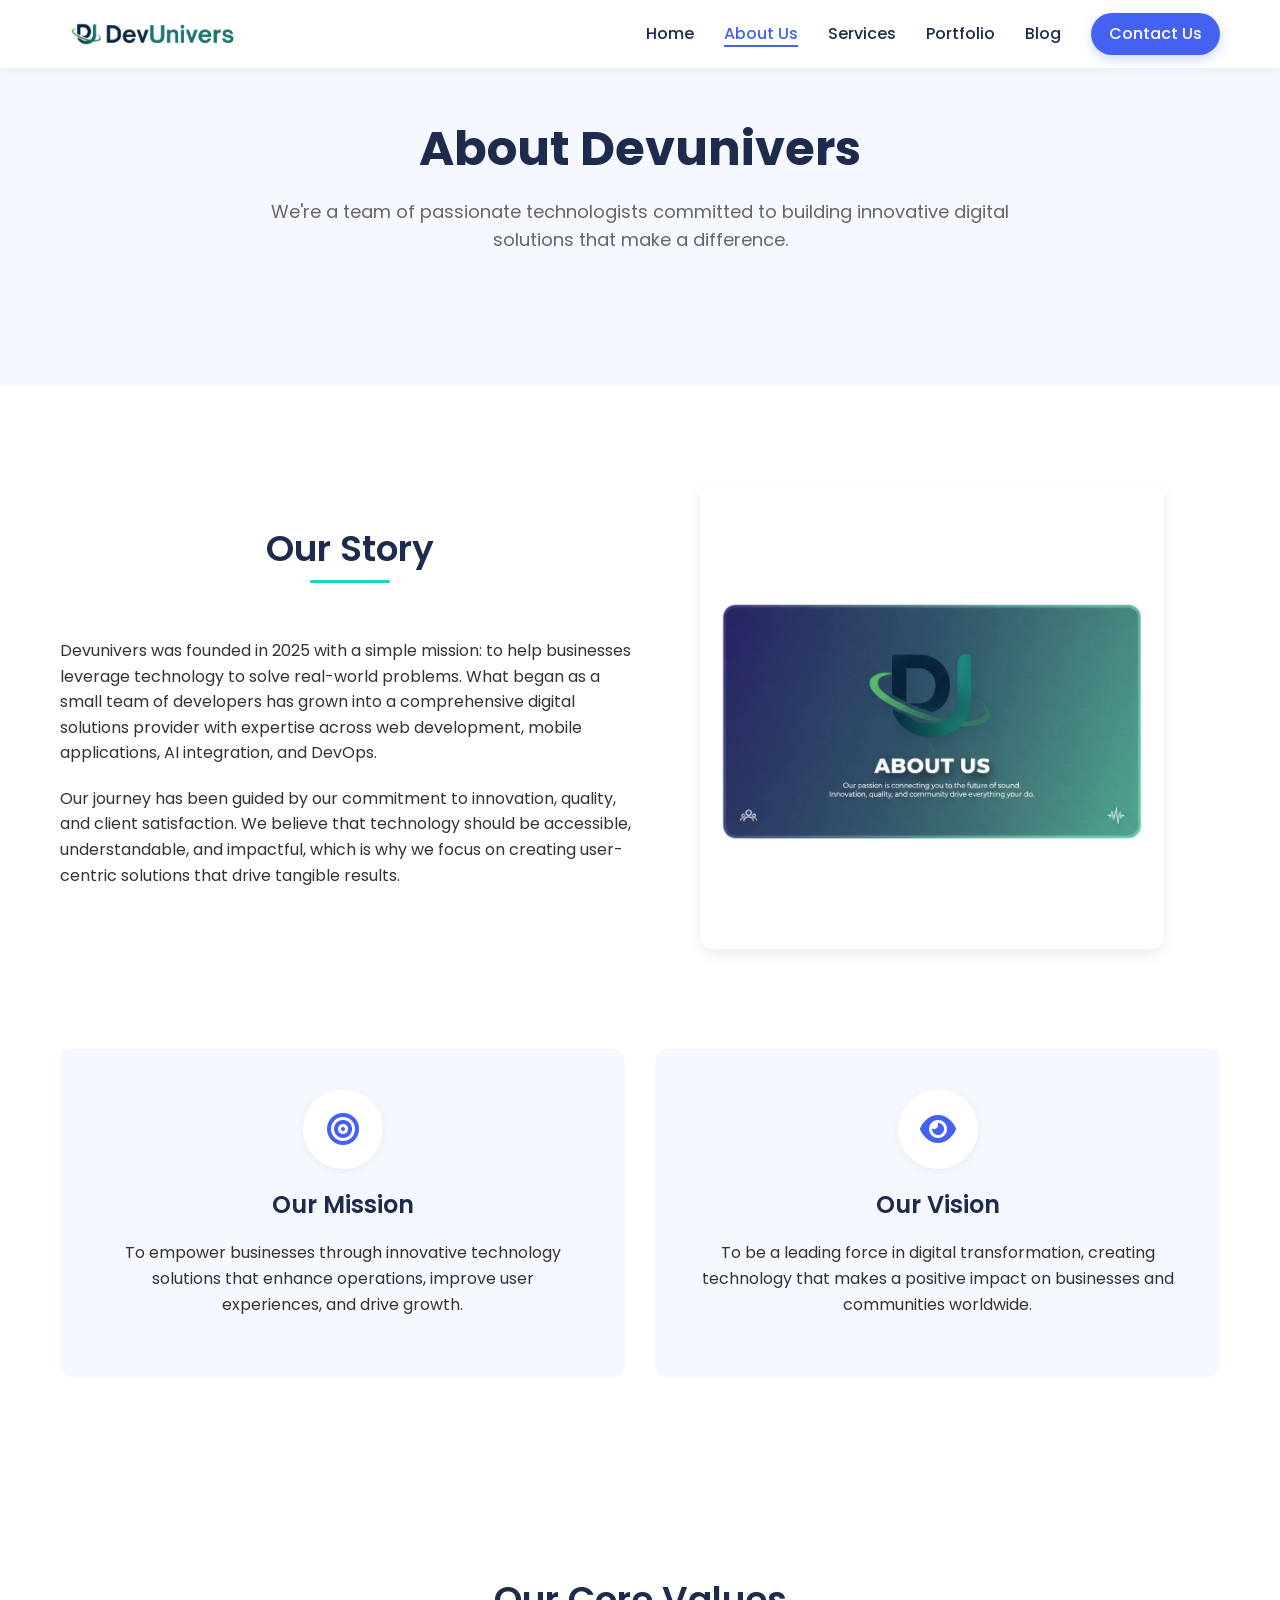
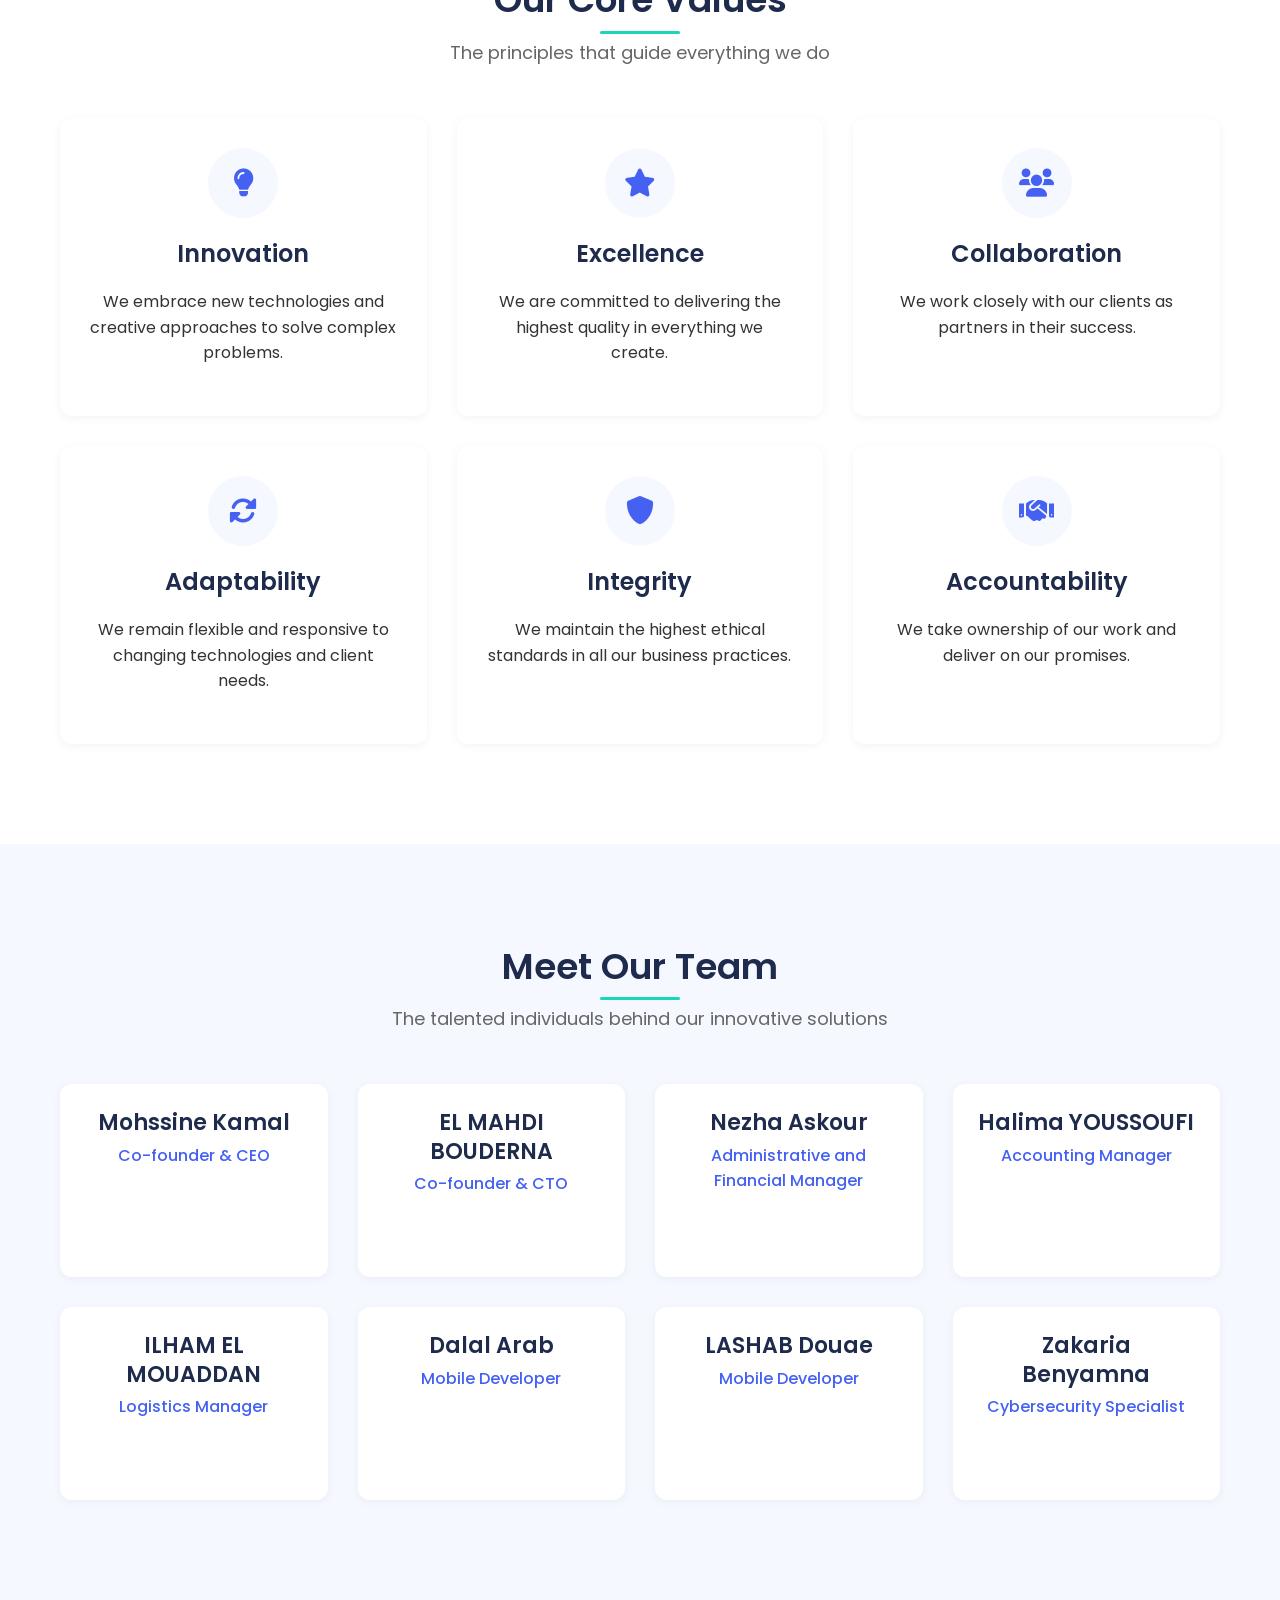
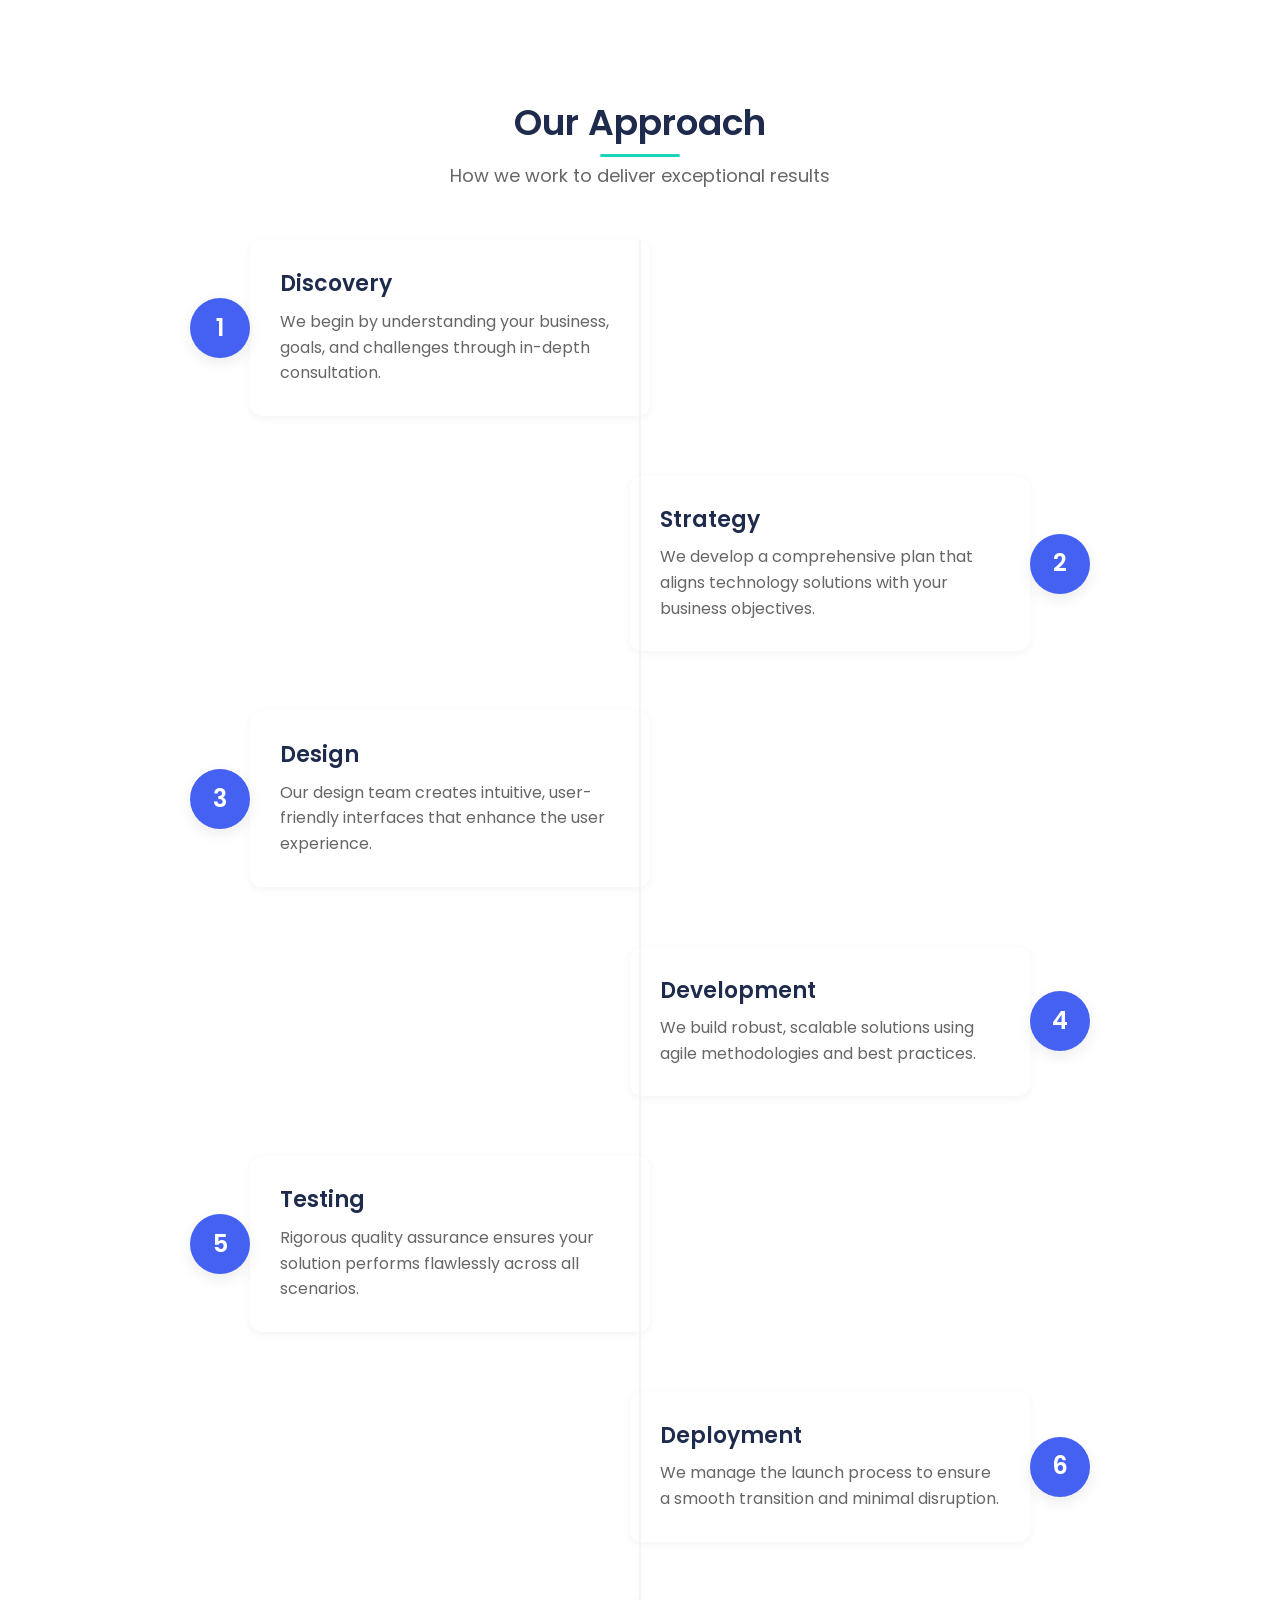
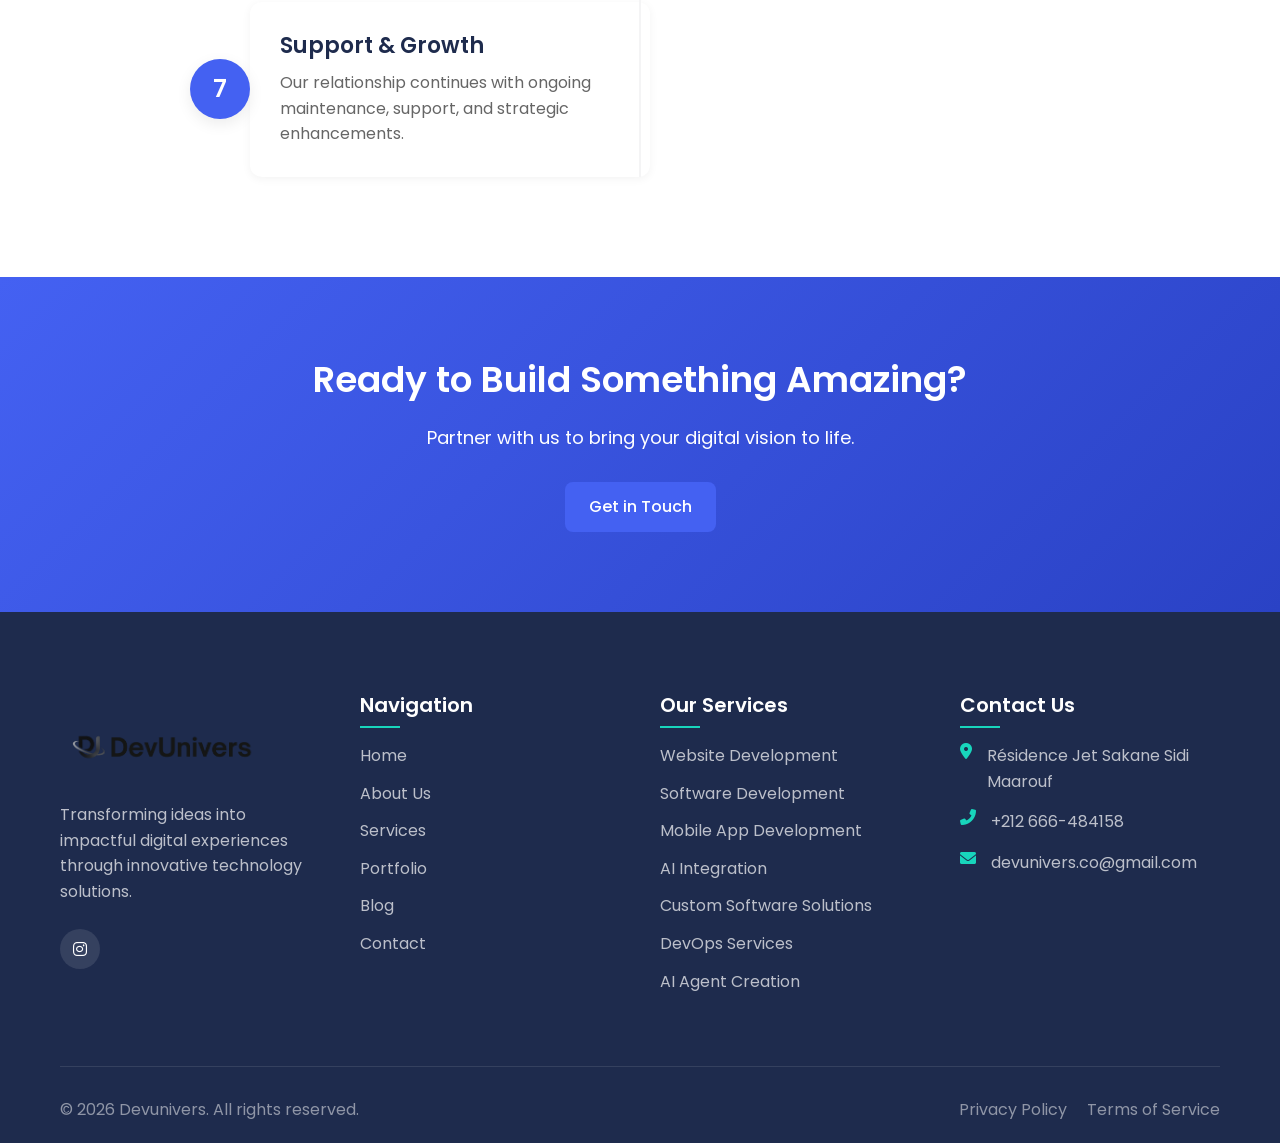
==== commit 8806269f: "Add Dalal Arab, LASHAB Douae (Mobile Developers) and Zakaria Benyamna (Cybersecurity Specialist) to " ====
--- a/about/index.html
+++ b/about/index.html
@@ -191,6 +191,33 @@
                             </div>
                         </div>
                     </div>
+                    <div class="team-member">
+                        <div class="member-info">
+                            <h3>Dalal Arab</h3>
+                            <p class="position">Mobile Developer</p>
+                            <div class="social-links">
+                                <a href="https://www.instagram.com/devunivers.agency/" aria-label="Instagram"><i class="fab fa-instagram"></i></a>
+                            </div>
+                        </div>
+                    </div>
+                    <div class="team-member">
+                        <div class="member-info">
+                            <h3>LASHAB Douae</h3>
+                            <p class="position">Mobile Developer</p>
+                            <div class="social-links">
+                                <a href="https://www.instagram.com/devunivers.agency/" aria-label="Instagram"><i class="fab fa-instagram"></i></a>
+                            </div>
+                        </div>
+                    </div>
+                    <div class="team-member">
+                        <div class="member-info">
+                            <h3>Zakaria Benyamna</h3>
+                            <p class="position">Cybersecurity Specialist</p>
+                            <div class="social-links">
+                                <a href="https://www.instagram.com/devunivers.agency/" aria-label="Instagram"><i class="fab fa-instagram"></i></a>
+                            </div>
+                        </div>
+                    </div>
                 </div>
             </div>
         </section>
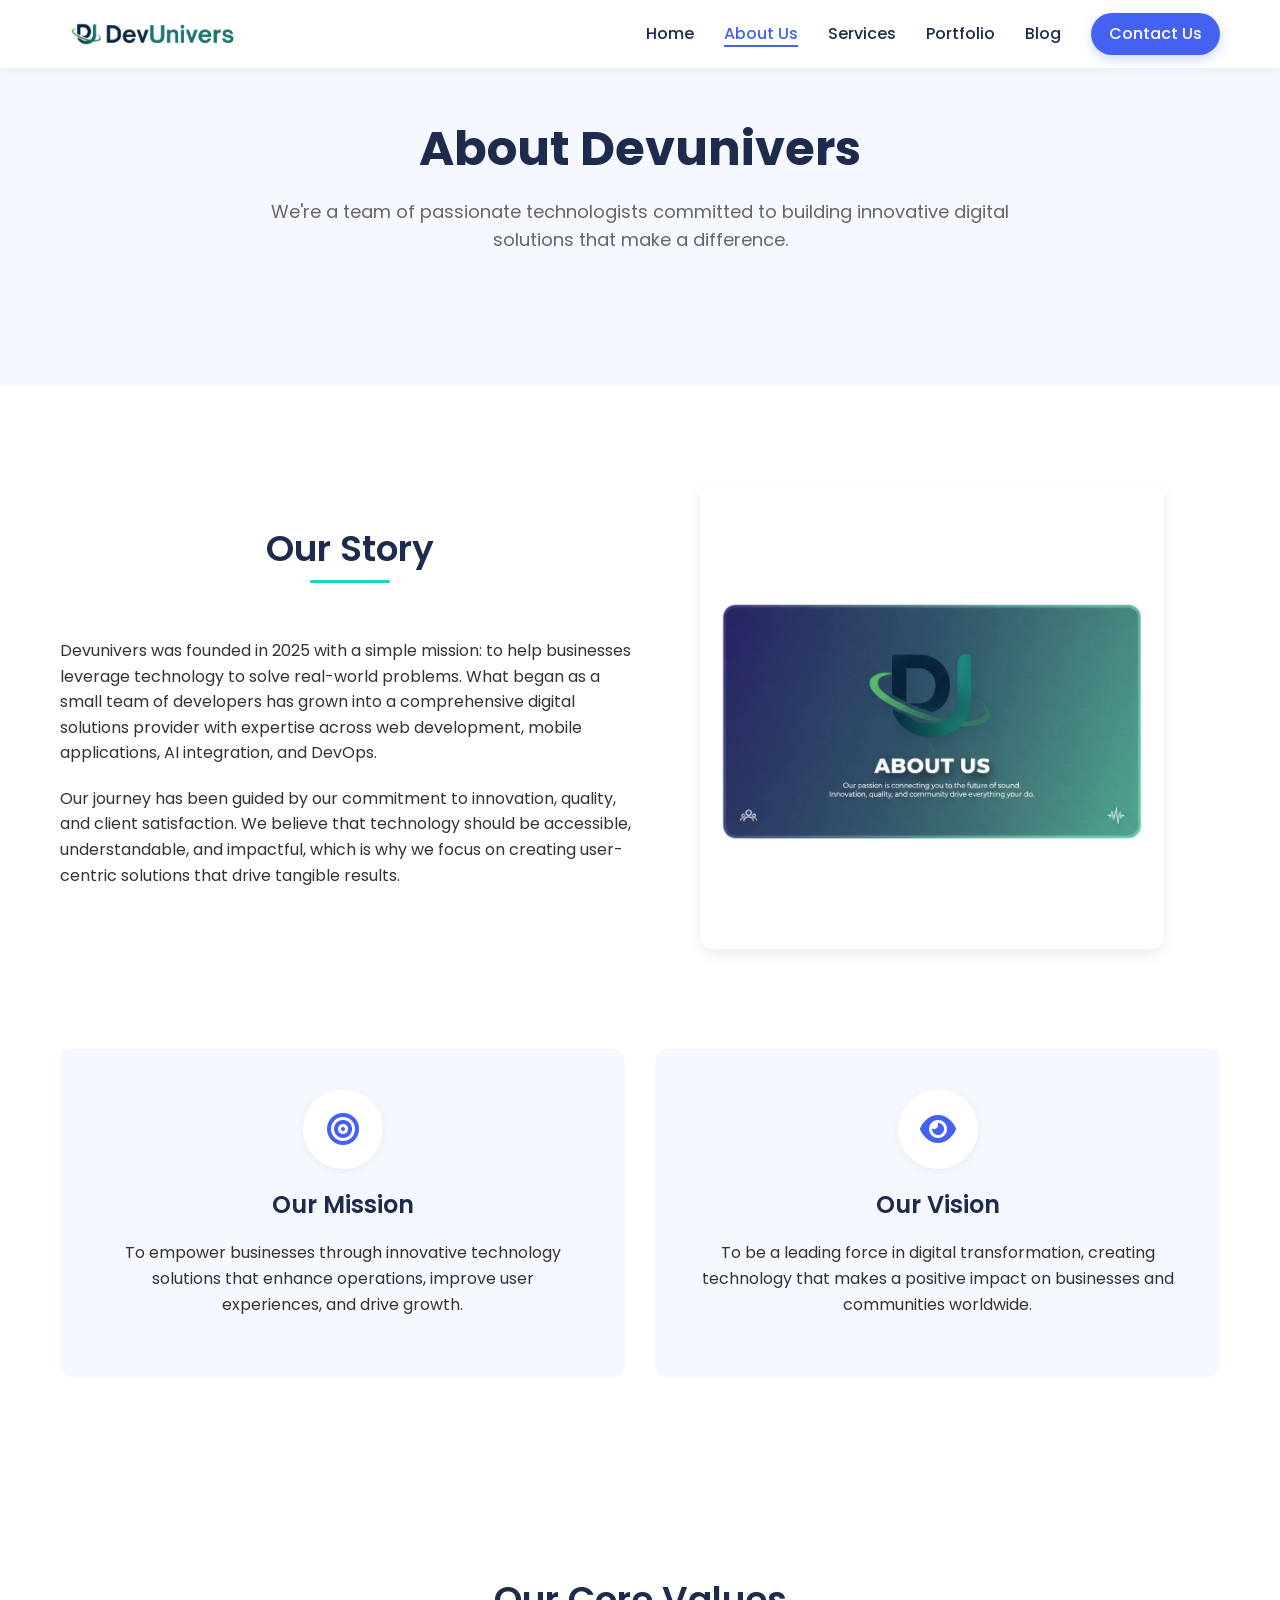
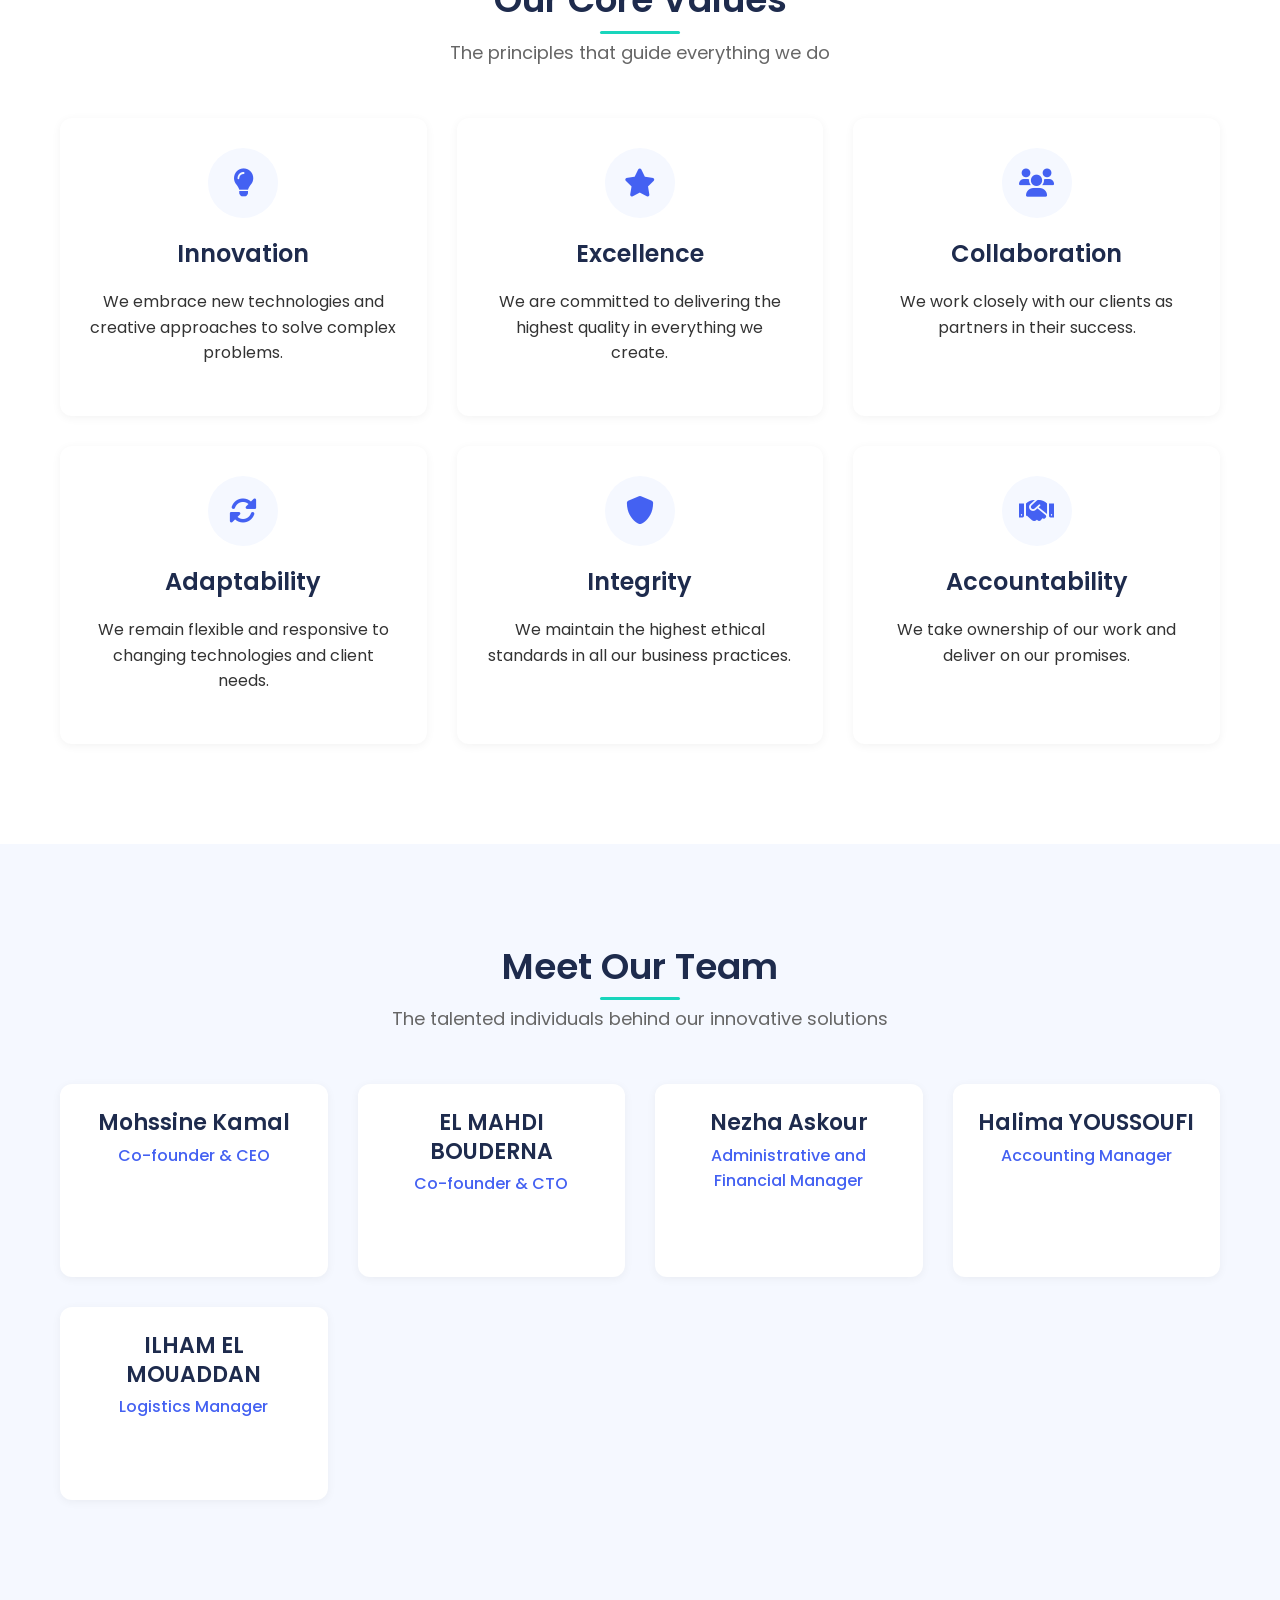
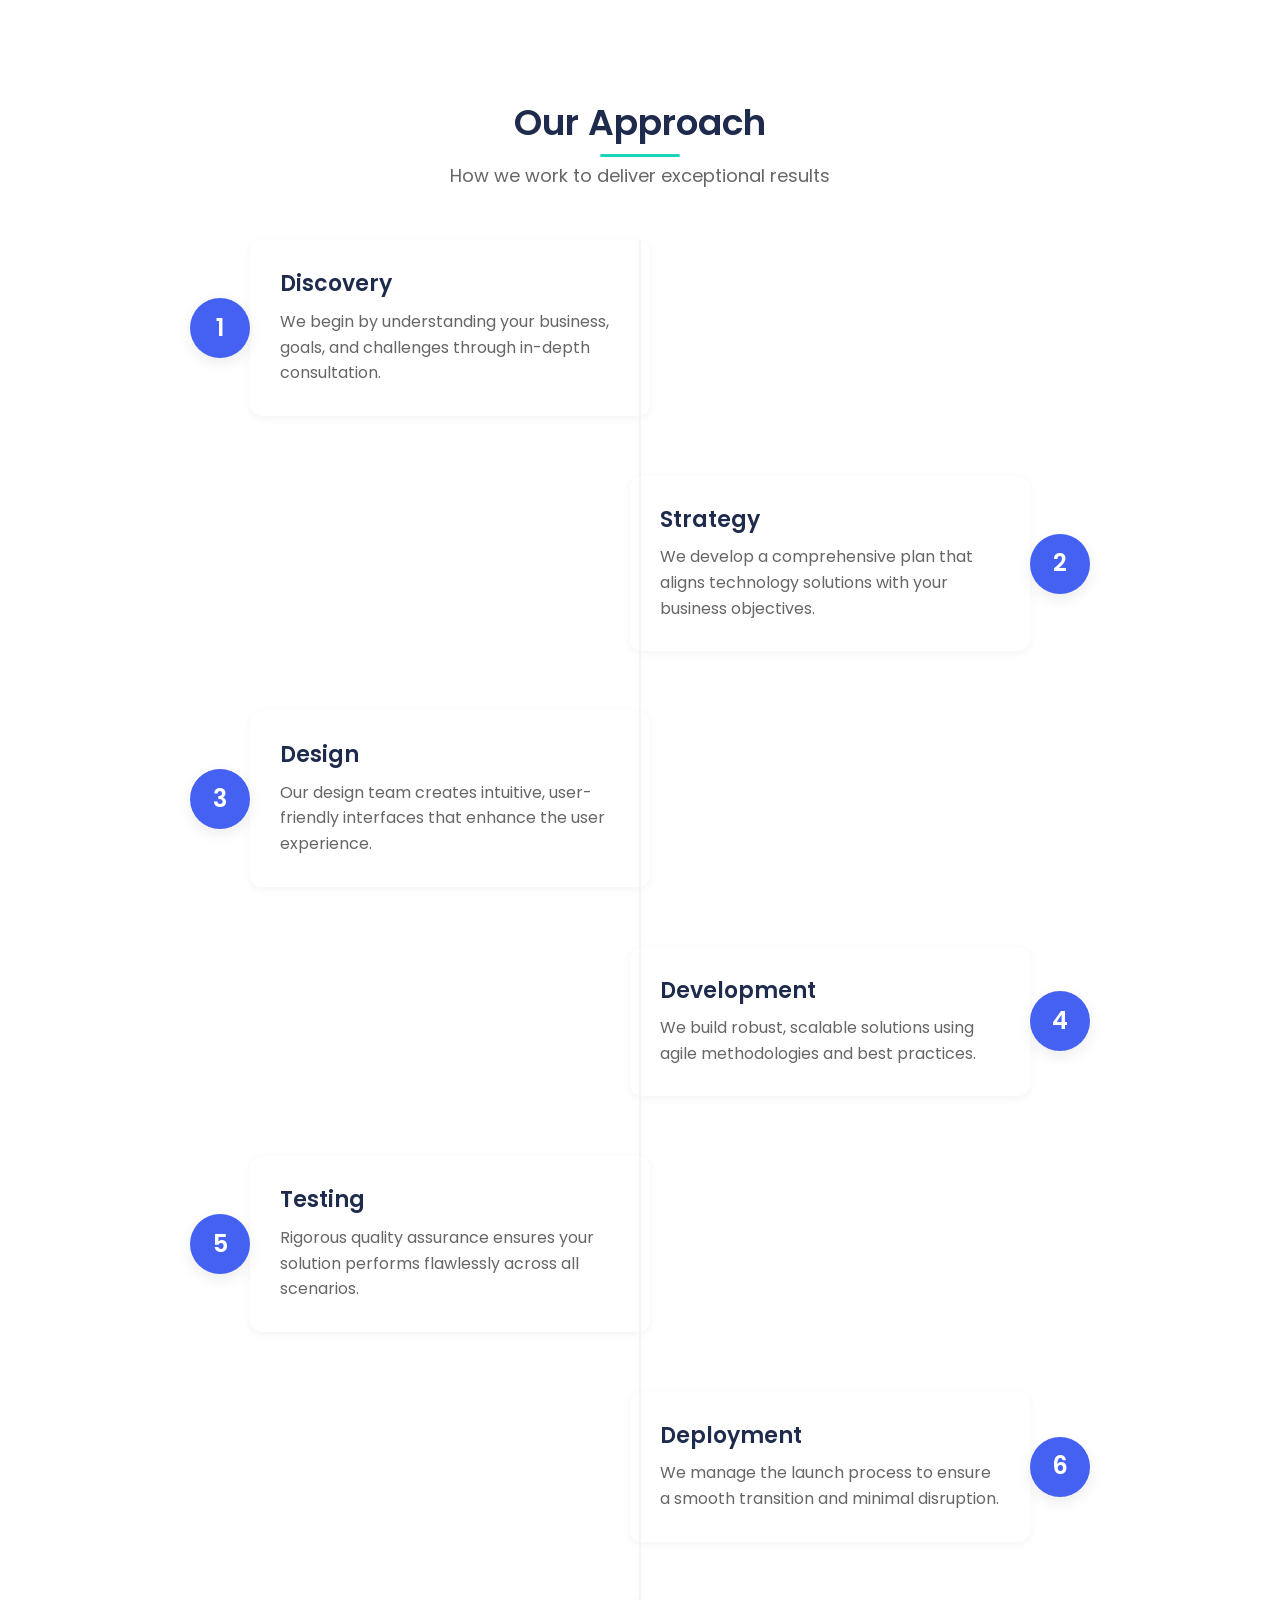
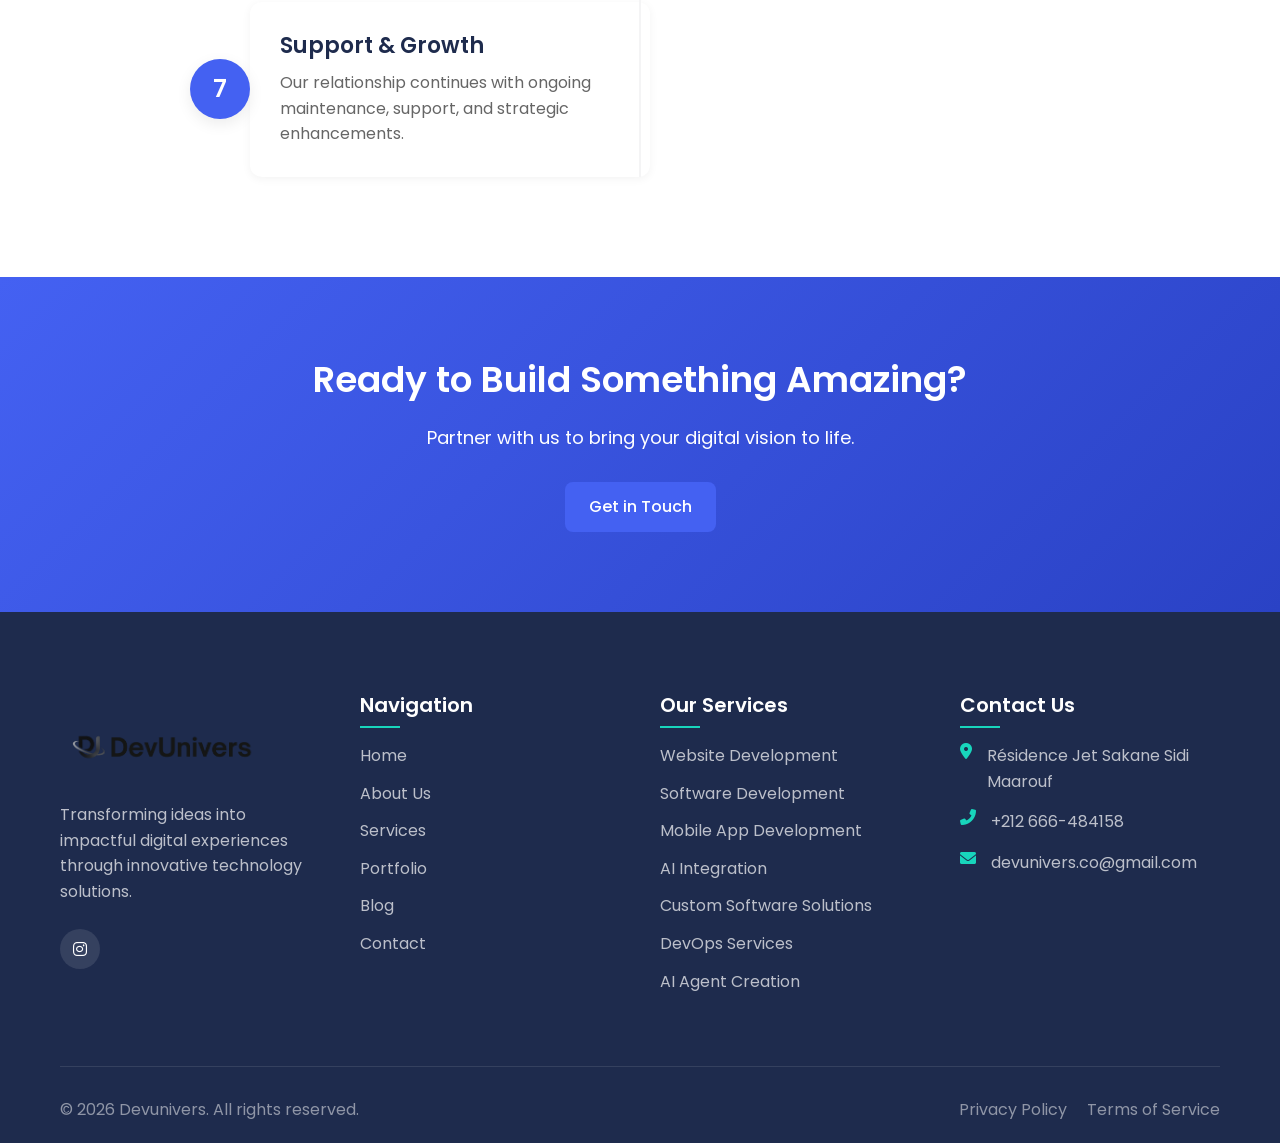
==== commit 0d396991: "Add files via upload" ====
--- a/about/index.html
+++ b/about/index.html
@@ -10,6 +10,15 @@
     <link rel="preconnect" href="https://fonts.googleapis.com">
     <link rel="preconnect" href="https://fonts.gstatic.com" crossorigin>
     <link href="https://fonts.googleapis.com/css2?family=Poppins:wght@300;400;500;600;700&display=swap" rel="stylesheet">
+    <!-- Google tag (gtag.js) -->
+    <script async src="https://www.googletagmanager.com/gtag/js?id=G-XHC1N62JXK"></script>
+    <script>
+      window.dataLayer = window.dataLayer || [];
+      function gtag(){dataLayer.push(arguments);}
+      gtag('js', new Date());
+
+      gtag('config', 'G-XHC1N62JXK');
+    </script>
 </head>
 <body>
     <header>
@@ -191,33 +200,6 @@
                             </div>
                         </div>
                     </div>
-                    <div class="team-member">
-                        <div class="member-info">
-                            <h3>Dalal Arab</h3>
-                            <p class="position">Mobile Developer</p>
-                            <div class="social-links">
-                                <a href="https://www.instagram.com/devunivers.agency/" aria-label="Instagram"><i class="fab fa-instagram"></i></a>
-                            </div>
-                        </div>
-                    </div>
-                    <div class="team-member">
-                        <div class="member-info">
-                            <h3>LASHAB Douae</h3>
-                            <p class="position">Mobile Developer</p>
-                            <div class="social-links">
-                                <a href="https://www.instagram.com/devunivers.agency/" aria-label="Instagram"><i class="fab fa-instagram"></i></a>
-                            </div>
-                        </div>
-                    </div>
-                    <div class="team-member">
-                        <div class="member-info">
-                            <h3>Zakaria Benyamna</h3>
-                            <p class="position">Cybersecurity Specialist</p>
-                            <div class="social-links">
-                                <a href="https://www.instagram.com/devunivers.agency/" aria-label="Instagram"><i class="fab fa-instagram"></i></a>
-                            </div>
-                        </div>
-                    </div>
                 </div>
             </div>
         </section>
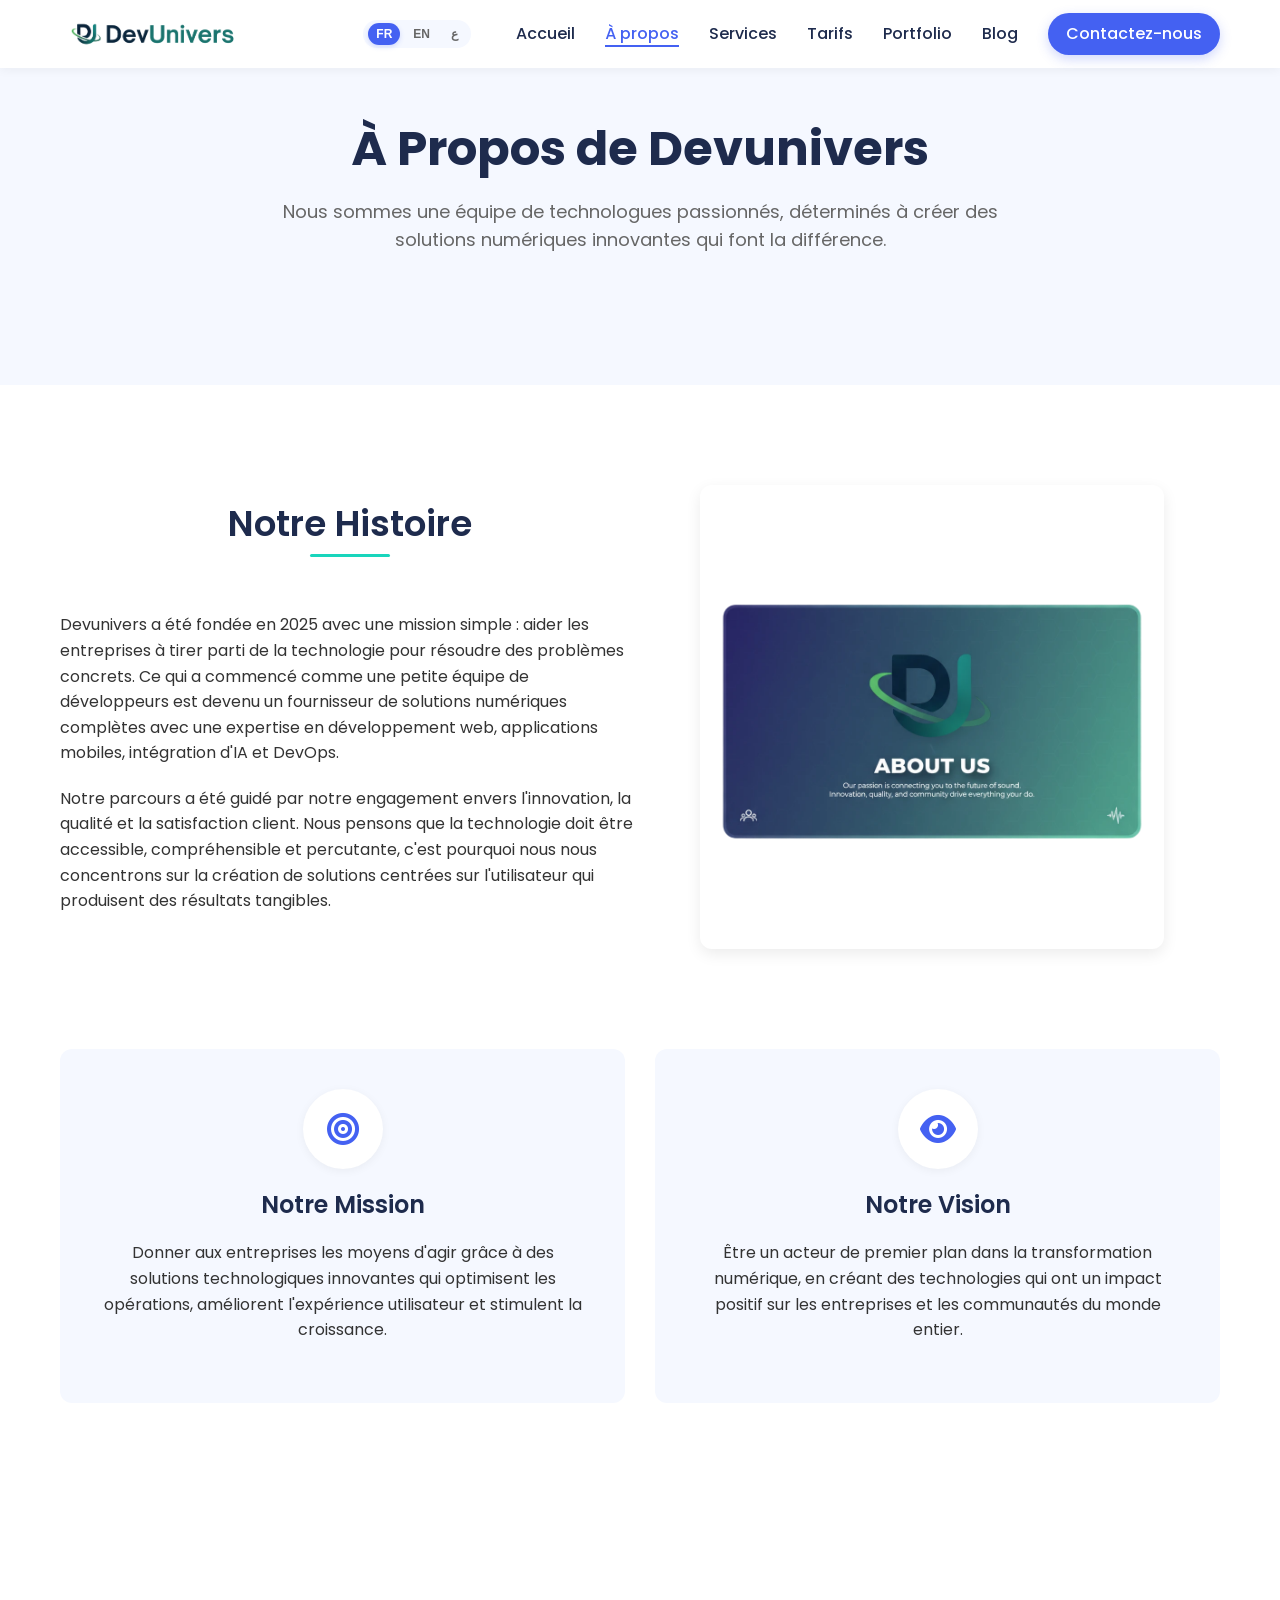
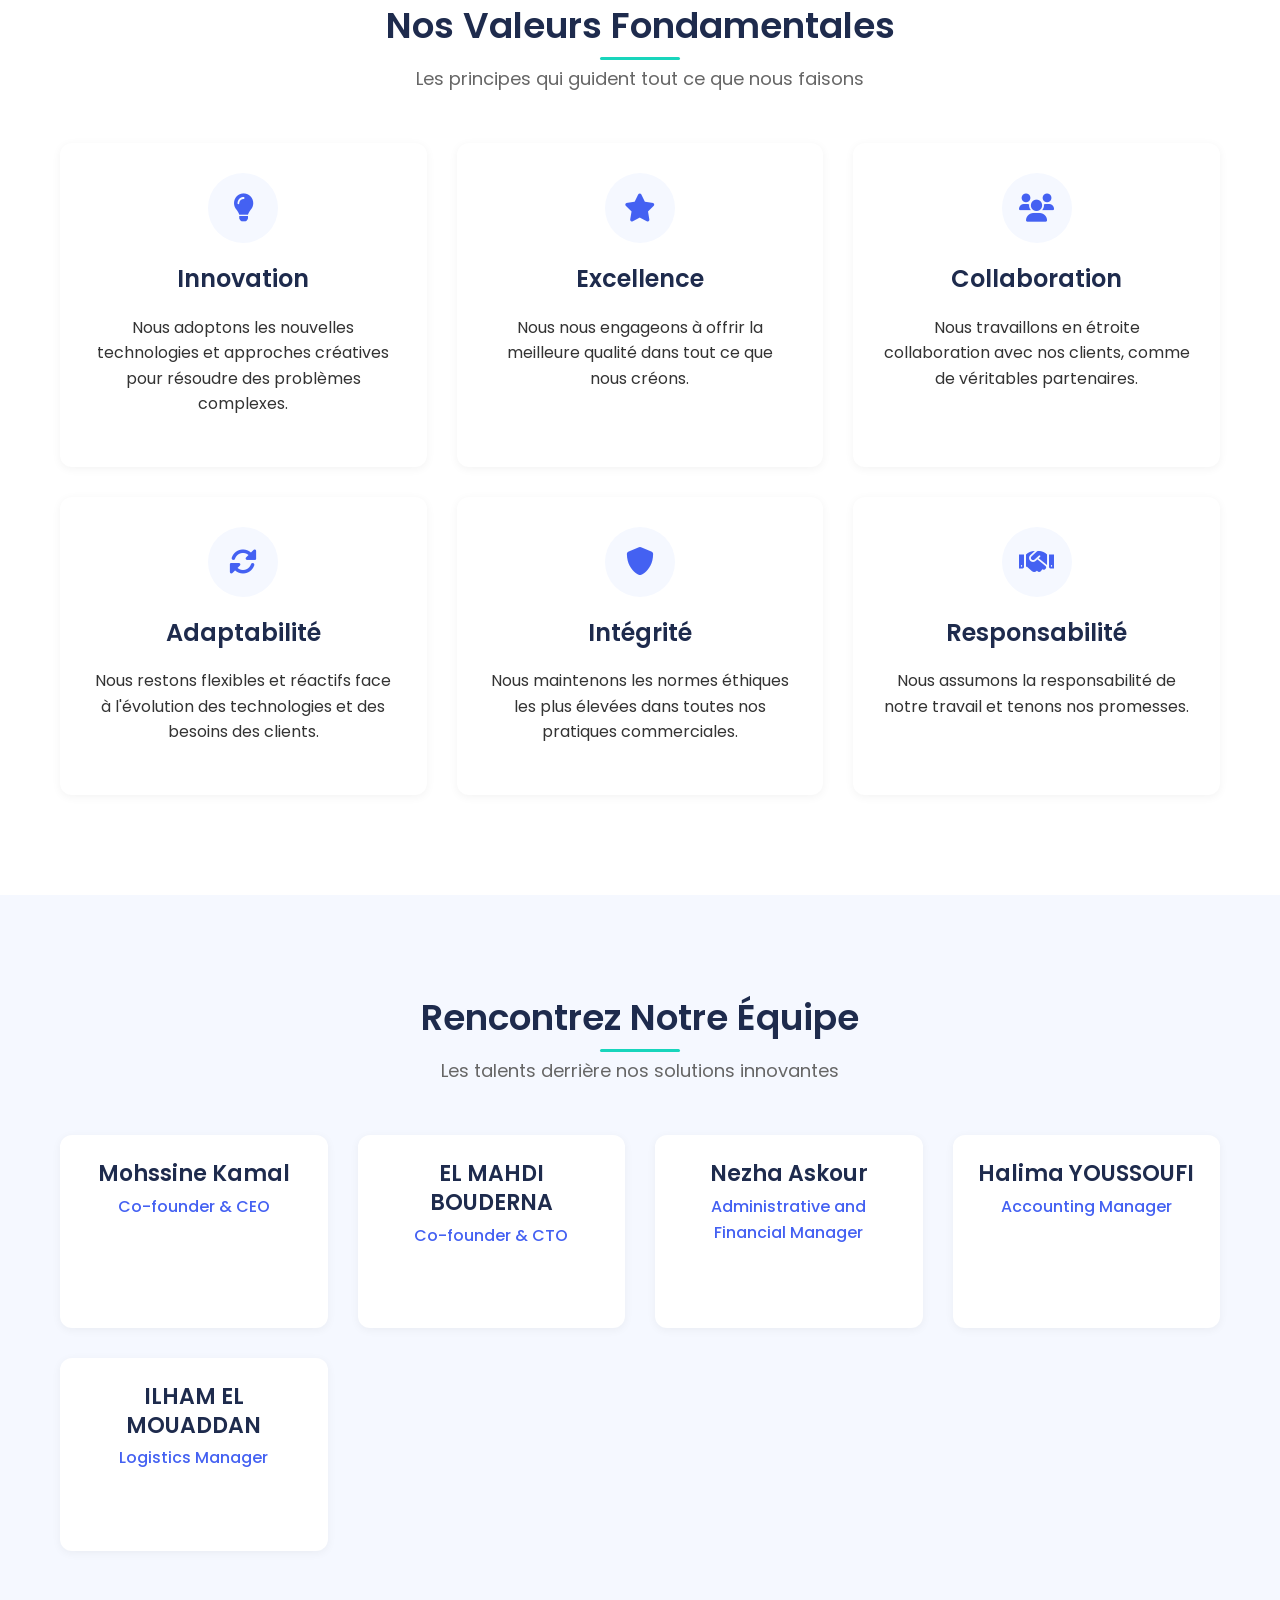
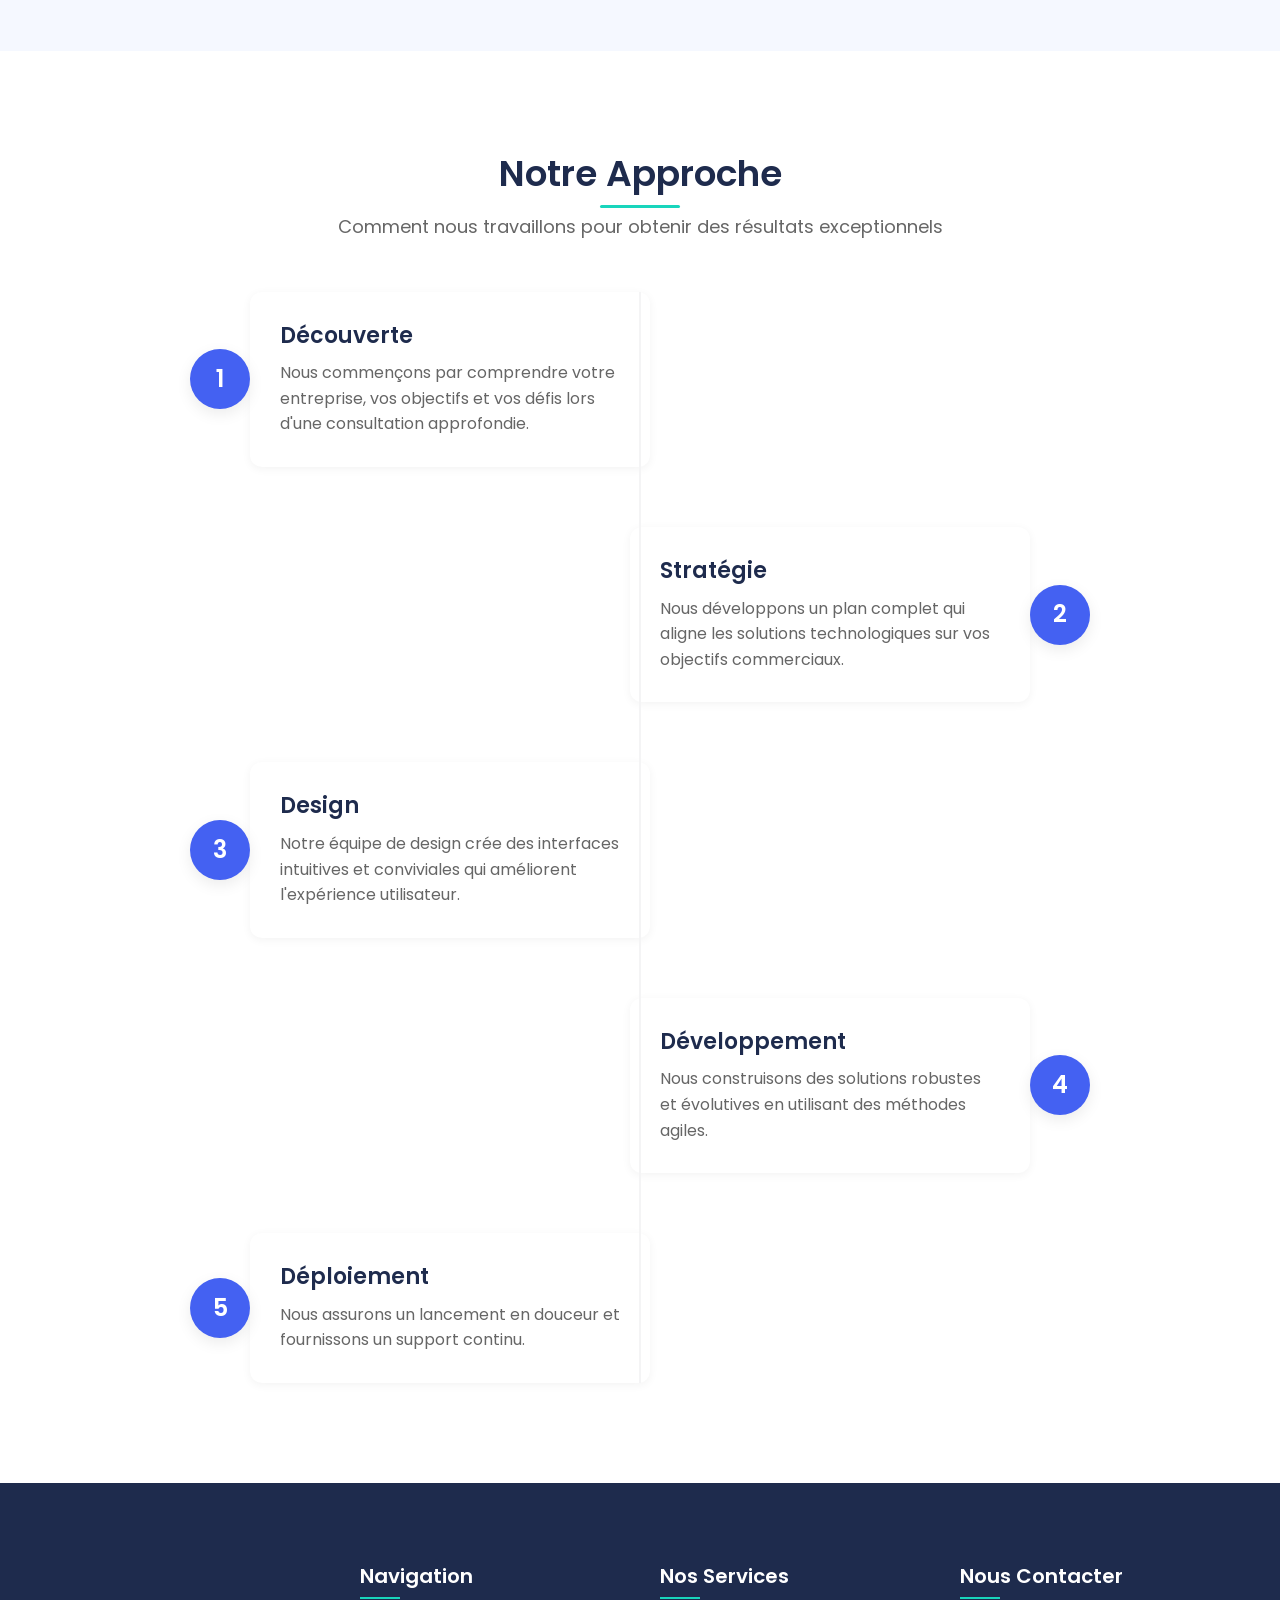
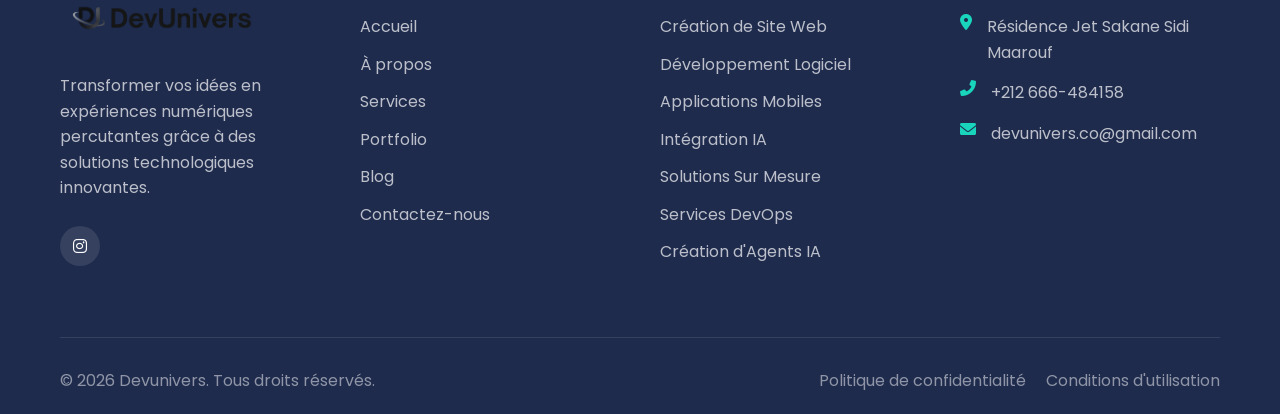
==== commit 520256a4: "Add files via upload" ====
--- a/about/index.html
+++ b/about/index.html
@@ -28,14 +28,20 @@
                     <img src="/images/devunivers-logo.png" alt="Devunivers Logo">
                 </a>
             </div>
-            <nav>
+            <nav style="display: flex; align-items: center;">
+                <div class="lang-switcher">
+                    <button class="lang-btn active" data-lang="fr">FR</button>
+                    <button class="lang-btn" data-lang="en">EN</button>
+                    <button class="lang-btn" data-lang="ar">ع</button>
+                </div>
                 <ul class="main-nav">
-                    <li><a href="/home/">Home</a></li>
-                    <li><a href="/about/" class="active">About Us</a></li>
-                    <li><a href="/services/">Services</a></li>
-                    <li><a href="/portfolio/">Portfolio</a></li>
-                    <li><a href="/blog/">Blog</a></li>
-                    <li><a href="/contact/" class="btn btn-primary">Contact Us</a></li>
+                    <li><a href="/home/" class="" data-i18n="nav_home">Home</a></li>
+                    <li><a href="/about/" class="active" data-i18n="nav_about">About Us</a></li>
+                    <li><a href="/services/" data-i18n="nav_services">Services</a></li>
+                    <li><a href="#pricing" data-i18n="nav_pricing">Tarifs</a></li>
+                    <li><a href="/portfolio/" data-i18n="nav_portfolio">Portfolio</a></li>
+                    <li><a href="/blog/" data-i18n="nav_blog">Blog</a></li>
+                    <li><a href="/contact/" class="btn btn-primary" data-i18n="nav_contact">Contact Us</a></li>
                 </ul>
                 <div class="mobile-menu-toggle">
                     <span></span>
@@ -43,238 +49,213 @@
                     <span></span>
                 </div>
             </nav>
-        </div>
-    </header>
-
-    <main>
-        <!-- About Hero Section -->
-        <section class="page-hero about-hero">
-            <div class="container">
-                <div class="hero-content">
-                    <h1>About Devunivers</h1>
-                    <p>We're a team of passionate technologists committed to building innovative digital solutions that make a difference.</p>
-                </div>
-            </div>
-        </section>
-
-        <!-- Our Story Section -->
-        <section class="our-story">
-            <div class="container">
-                <div class="story-content">
-                    <div class="section-header">
-                        <h2>Our Story</h2>
-                    </div>
-                    <p>Devunivers was founded in 2025 with a simple mission: to help businesses leverage technology to solve real-world problems. What began as a small team of developers has grown into a comprehensive digital solutions provider with expertise across web development, mobile applications, AI integration, and DevOps.</p>
-                    <p>Our journey has been guided by our commitment to innovation, quality, and client satisfaction. We believe that technology should be accessible, understandable, and impactful, which is why we focus on creating user-centric solutions that drive tangible results.</p>
-                </div>
-                <div class="story-image">
-                    <img src="/images/Devunivers team collaborating.png" alt="Devunivers team collaborating">
-                </div>
-            </div>
-        </section>
-
-        <!-- Mission and Vision Section -->
-        <section class="mission-vision">
-            <div class="container">
-                <div class="mission-box">
-                    <div class="icon">
-                        <i class="fas fa-bullseye"></i>
-                    </div>
-                    <h3>Our Mission</h3>
-                    <p>To empower businesses through innovative technology solutions that enhance operations, improve user experiences, and drive growth.</p>
-                </div>
-                <div class="vision-box">
-                    <div class="icon">
-                        <i class="fas fa-eye"></i>
-                    </div>
-                    <h3>Our Vision</h3>
-                    <p>To be a leading force in digital transformation, creating technology that makes a positive impact on businesses and communities worldwide.</p>
-                </div>
-            </div>
-        </section>
-
-        <!-- Our Values Section -->
-        <section class="our-values">
-            <div class="container">
-                <div class="section-header">
-                    <h2>Our Core Values</h2>
-                    <p>The principles that guide everything we do</p>
-                </div>
-                <div class="values-grid">
-                    <div class="value-card">
-                        <div class="value-icon">
-                            <i class="fas fa-lightbulb"></i>
-                        </div>
-                        <h3>Innovation</h3>
-                        <p>We embrace new technologies and creative approaches to solve complex problems.</p>
-                    </div>
-                    <div class="value-card">
-                        <div class="value-icon">
-                            <i class="fas fa-star"></i>
-                        </div>
-                        <h3>Excellence</h3>
-                        <p>We are committed to delivering the highest quality in everything we create.</p>
-                    </div>
-                    <div class="value-card">
-                        <div class="value-icon">
-                            <i class="fas fa-users"></i>
-                        </div>
-                        <h3>Collaboration</h3>
-                        <p>We work closely with our clients as partners in their success.</p>
-                    </div>
-                    <div class="value-card">
-                        <div class="value-icon">
-                            <i class="fas fa-sync-alt"></i>
-                        </div>
-                        <h3>Adaptability</h3>
-                        <p>We remain flexible and responsive to changing technologies and client needs.</p>
-                    </div>
-                    <div class="value-card">
-                        <div class="value-icon">
-                            <i class="fas fa-shield-alt"></i>
-                        </div>
-                        <h3>Integrity</h3>
-                        <p>We maintain the highest ethical standards in all our business practices.</p>
-                    </div>
-                    <div class="value-card">
-                        <div class="value-icon">
-                            <i class="fas fa-handshake"></i>
-                        </div>
-                        <h3>Accountability</h3>
-                        <p>We take ownership of our work and deliver on our promises.</p>
-                    </div>
-                </div>
-            </div>
-        </section>
-
-        <!-- Our Team Section -->
-        <section class="our-team">
-            <div class="container">
-                <div class="section-header">
-                    <h2>Meet Our Team</h2>
-                    <p>The talented individuals behind our innovative solutions</p>
-                </div>
-                <div class="team-grid">
-                    <div class="team-member">
-                        <div class="member-info">
-                            <h3>Mohssine Kamal</h3>
-                            <p class="position">Co-founder & CEO</p>
-                            <div class="social-links">
-                                <a href="https://www.instagram.com/devunivers.agency/" aria-label="Instagram"><i class="fab fa-instagram"></i></a>
-                            </div>
-                        </div>
-                    </div>
-                    <div class="team-member">
-                        <div class="member-info">
-                            <h3>EL MAHDI BOUDERNA</h3>
-                            <p class="position">Co-founder & CTO</p>
-                            <div class="social-links">
-                                <a href="https://www.instagram.com/devunivers.agency/" aria-label="Instagram"><i class="fab fa-instagram"></i></a>
-                            </div>
-                        </div>
-                    </div>
-                    <div class="team-member">
-                        <div class="member-info">
-                            <h3>Nezha Askour</h3>
-                            <p class="position">Administrative and Financial Manager</p>
-                            <div class="social-links">
-                                <a href="https://www.instagram.com/devunivers.agency/" aria-label="Instagram"><i class="fab fa-instagram"></i></a>
-                            </div>
-                        </div>
-                    </div>
-                    <div class="team-member">
-                        <div class="member-info">
-                            <h3>Halima YOUSSOUFI</h3>
-                            <p class="position">Accounting Manager</p>
-                            <div class="social-links">
-                                <a href="https://www.instagram.com/devunivers.agency/" aria-label="Instagram"><i class="fab fa-instagram"></i></a>
-                            </div>
-                        </div>
-                    </div>
-                    <div class="team-member">
-                        <div class="member-info">
-                            <h3>ILHAM EL MOUADDAN</h3>
-                            <p class="position">Logistics Manager</p>
-                            <div class="social-links">
-                                <a href="https://www.instagram.com/devunivers.agency/" aria-label="Instagram"><i class="fab fa-instagram"></i></a>
-                            </div>
-                        </div>
-                    </div>
-                </div>
-            </div>
-        </section>
-
-        <!-- Our Approach Section -->
-        <section class="our-approach">
-            <div class="container">
-                <div class="section-header">
-                    <h2>Our Approach</h2>
-                    <p>How we work to deliver exceptional results</p>
-                </div>
-                <div class="approach-timeline">
-                    <div class="timeline-item">
-                        <div class="timeline-number">1</div>
-                        <div class="timeline-content">
-                            <h3>Discovery</h3>
-                            <p>We begin by understanding your business, goals, and challenges through in-depth consultation.</p>
-                        </div>
-                    </div>
-                    <div class="timeline-item">
-                        <div class="timeline-number">2</div>
-                        <div class="timeline-content">
-                            <h3>Strategy</h3>
-                            <p>We develop a comprehensive plan that aligns technology solutions with your business objectives.</p>
-                        </div>
-                    </div>
-                    <div class="timeline-item">
-                        <div class="timeline-number">3</div>
-                        <div class="timeline-content">
-                            <h3>Design</h3>
-                            <p>Our design team creates intuitive, user-friendly interfaces that enhance the user experience.</p>
-                        </div>
-                    </div>
-                    <div class="timeline-item">
-                        <div class="timeline-number">4</div>
-                        <div class="timeline-content">
-                            <h3>Development</h3>
-                            <p>We build robust, scalable solutions using agile methodologies and best practices.</p>
-                        </div>
-                    </div>
-                    <div class="timeline-item">
-                        <div class="timeline-number">5</div>
-                        <div class="timeline-content">
-                            <h3>Testing</h3>
-                            <p>Rigorous quality assurance ensures your solution performs flawlessly across all scenarios.</p>
-                        </div>
-                    </div>
-                    <div class="timeline-item">
-                        <div class="timeline-number">6</div>
-                        <div class="timeline-content">
-                            <h3>Deployment</h3>
-                            <p>We manage the launch process to ensure a smooth transition and minimal disruption.</p>
-                        </div>
-                    </div>
-                    <div class="timeline-item">
-                        <div class="timeline-number">7</div>
-                        <div class="timeline-content">
-                            <h3>Support & Growth</h3>
-                            <p>Our relationship continues with ongoing maintenance, support, and strategic enhancements.</p>
-                        </div>
-                    </div>
-                </div>
-            </div>
-        </section>
-
-        <!-- CTA Section -->
-        <section class="cta-section">
-            <div class="container">
-                <div class="cta-content">
-                    <h2>Ready to Build Something Amazing?</h2>
-                    <p>Partner with us to bring your digital vision to life.</p>
-                    <a href="/contact/" class="btn btn-primary">Get in Touch</a>
-                </div>
-            </div>
-        </section>
+        </div>
+    </header>
+
+    <main>
+        <!-- About Hero Section -->
+        <section class="page-hero about-hero">
+            <div class="container">
+                <div class="hero-content">
+                    <h1 data-i18n="about_title">About Devunivers</h1>
+                    <p data-i18n="about_desc">We're a team of passionate technologists committed to building innovative digital solutions that make a difference.</p>
+                </div>
+            </div>
+        </section>
+
+        <!-- Our Story Section -->
+        <section class="our-story">
+            <div class="container">
+                <div class="story-content">
+                    <div class="section-header">
+                        <h2 data-i18n="story_title">Our Story</h2>
+                    </div>
+                    <p data-i18n="story_p1">Devunivers was founded in 2025 with a simple mission: to help businesses leverage technology to solve real-world problems. What began as a small team of developers has grown into a comprehensive digital solutions provider with expertise across web development, mobile applications, AI integration, and DevOps.</p>
+                    <p data-i18n="story_p2">Our journey has been guided by our commitment to innovation, quality, and client satisfaction. We believe that technology should be accessible, understandable, and impactful, which is why we focus on creating user-centric solutions that drive tangible results.</p>
+                </div>
+                <div class="story-image">
+                    <img src="/images/Devunivers team collaborating.png" alt="Devunivers team collaborating">
+                </div>
+            </div>
+        </section>
+
+        <!-- Mission and Vision Section -->
+        <section class="mission-vision">
+            <div class="container">
+                <div class="mission-box">
+                    <div class="icon">
+                        <i class="fas fa-bullseye"></i>
+                    </div>
+                    <h3 data-i18n="mission_title">Our Mission</h3>
+                    <p data-i18n="mission_desc">To empower businesses through innovative technology solutions that enhance operations, improve user experiences, and drive growth.</p>
+                </div>
+                <div class="vision-box">
+                    <div class="icon">
+                        <i class="fas fa-eye"></i>
+                    </div>
+                    <h3 data-i18n="vision_title">Our Vision</h3>
+                    <p data-i18n="vision_desc">To be a leading force in digital transformation, creating technology that makes a positive impact on businesses and communities worldwide.</p>
+                </div>
+            </div>
+        </section>
+
+        <!-- Our Values Section -->
+        <section class="our-values">
+            <div class="container">
+                <div class="section-header">
+                    <h2 data-i18n="values_title">Our Core Values</h2>
+                    <p data-i18n="values_subtitle">The principles that guide everything we do</p>
+                </div>
+                <div class="values-grid">
+                    <div class="value-card">
+                        <div class="value-icon">
+                            <i class="fas fa-lightbulb"></i>
+                        </div>
+                        <h3 data-i18n="val_innov_title">Innovation</h3>
+                        <p data-i18n="val_innov_desc">We embrace new technologies and creative approaches to solve complex problems.</p>
+                    </div>
+                    <div class="value-card">
+                        <div class="value-icon">
+                            <i class="fas fa-star"></i>
+                        </div>
+                        <h3 data-i18n="val_excel_title">Excellence</h3>
+                        <p data-i18n="val_excel_desc">We are committed to delivering the highest quality in everything we create.</p>
+                    </div>
+                    <div class="value-card">
+                        <div class="value-icon">
+                            <i class="fas fa-users"></i>
+                        </div>
+                        <h3 data-i18n="val_collab_title">Collaboration</h3>
+                        <p data-i18n="val_collab_desc">We work closely with our clients as partners in their success.</p>
+                    </div>
+                    <div class="value-card">
+                        <div class="value-icon">
+                            <i class="fas fa-sync-alt"></i>
+                        </div>
+                        <h3 data-i18n="val_adapt_title">Adaptability</h3>
+                        <p data-i18n="val_adapt_desc">We remain flexible and responsive to changing technologies and client needs.</p>
+                    </div>
+                    <div class="value-card">
+                        <div class="value-icon">
+                            <i class="fas fa-shield-alt"></i>
+                        </div>
+                        <h3 data-i18n="val_integ_title">Integrity</h3>
+                        <p data-i18n="val_integ_desc">We maintain the highest ethical standards in all our business practices.</p>
+                    </div>
+                    <div class="value-card">
+                        <div class="value-icon">
+                            <i class="fas fa-handshake"></i>
+                        </div>
+                        <h3 data-i18n="val_account_title">Accountability</h3>
+                        <p data-i18n="val_account_desc">We take ownership of our work and deliver on our promises.</p>
+                    </div>
+                </div>
+            </div>
+        </section>
+
+        <!-- Our Team Section -->
+        <section class="our-team">
+            <div class="container">
+                <div class="section-header">
+                    <h2 data-i18n="team_title">Meet Our Team</h2>
+                    <p data-i18n="team_subtitle">The talented individuals behind our innovative solutions</p>
+                </div>
+                <div class="team-grid">
+                    <div class="team-member">
+                        <div class="member-info">
+                            <h3>Mohssine Kamal</h3>
+                            <p class="position">Co-founder & CEO</p>
+                            <div class="social-links">
+                                <a href="https://www.instagram.com/devunivers.agency/" aria-label="Instagram"><i class="fab fa-instagram"></i></a>
+                            </div>
+                        </div>
+                    </div>
+                    <div class="team-member">
+                        <div class="member-info">
+                            <h3>EL MAHDI BOUDERNA</h3>
+                            <p class="position">Co-founder & CTO</p>
+                            <div class="social-links">
+                                <a href="https://www.instagram.com/devunivers.agency/" aria-label="Instagram"><i class="fab fa-instagram"></i></a>
+                            </div>
+                        </div>
+                    </div>
+                    <div class="team-member">
+                        <div class="member-info">
+                            <h3>Nezha Askour</h3>
+                            <p class="position">Administrative and Financial Manager</p>
+                            <div class="social-links">
+                                <a href="https://www.instagram.com/devunivers.agency/" aria-label="Instagram"><i class="fab fa-instagram"></i></a>
+                            </div>
+                        </div>
+                    </div>
+                    <div class="team-member">
+                        <div class="member-info">
+                            <h3>Halima YOUSSOUFI</h3>
+                            <p class="position">Accounting Manager</p>
+                            <div class="social-links">
+                                <a href="https://www.instagram.com/devunivers.agency/" aria-label="Instagram"><i class="fab fa-instagram"></i></a>
+                            </div>
+                        </div>
+                    </div>
+                    <div class="team-member">
+                        <div class="member-info">
+                            <h3>ILHAM EL MOUADDAN</h3>
+                            <p class="position">Logistics Manager</p>
+                            <div class="social-links">
+                                <a href="https://www.instagram.com/devunivers.agency/" aria-label="Instagram"><i class="fab fa-instagram"></i></a>
+                            </div>
+                        </div>
+                    </div>
+                </div>
+            </div>
+        </section>
+
+        <!-- Our Approach Section -->
+        <section class="our-approach">
+            <div class="container">
+                <div class="section-header">
+                    <h2 data-i18n="approach_title">Our Approach</h2>
+                    <p data-i18n="approach_subtitle">How we work to deliver exceptional results</p>
+                </div>
+                <div class="approach-timeline">
+                    <div class="timeline-item">
+                        <div class="timeline-number">1</div>
+                        <div class="timeline-content">
+                            <h3 data-i18n="app_disc_title">Discovery</h3>
+                            <p data-i18n="app_disc_desc">We begin by understanding your business, goals, and challenges through in-depth consultation.</p>
+                        </div>
+                    </div>
+                    <div class="timeline-item">
+                        <div class="timeline-number">2</div>
+                        <div class="timeline-content">
+                            <h3 data-i18n="app_strat_title">Strategy</h3>
+                            <p data-i18n="app_strat_desc">We develop a comprehensive plan that aligns technology solutions with your business objectives.</p>
+                        </div>
+                    </div>
+                    <div class="timeline-item">
+                        <div class="timeline-number">3</div>
+                        <div class="timeline-content">
+                            <h3 data-i18n="app_des_title">Design</h3>
+                            <p data-i18n="app_des_desc">Our design team creates intuitive, user-friendly interfaces that enhance the user experience.</p>
+                        </div>
+                    </div>
+                    <div class="timeline-item">
+                        <div class="timeline-number">4</div>
+                        <div class="timeline-content">
+                            <h3 data-i18n="app_dev_title">Development</h3>
+                            <p data-i18n="app_dev_desc">We build robust, scalable solutions using agile methodologies and best practices.</p>
+                        </div>
+                    </div>
+                    <div class="timeline-item">
+                        <div class="timeline-number">5</div>
+                        <div class="timeline-content">
+                            <h3 data-i18n="app_dep_title">Deployment</h3>
+                            <p data-i18n="app_dep_desc">We ensure a smooth launch and provide ongoing maintenance and support to guarantee long-term success.</p>
+                        </div>
+                    </div>
+                </div>
+            </div>
+        </section>
     </main>
 
     <footer>
@@ -284,36 +265,36 @@
                     <div class="footer-logo">
                         <img src="/images/devunivers_white.png" alt="Devunivers Logo">
                     </div>
-                    <p>Transforming ideas into impactful digital experiences through innovative technology solutions.</p>
+                    <p data-i18n="footer_desc">Transforming ideas into impactful digital experiences through innovative technology solutions.</p>
                     <div class="social-links">
                         <a href="https://www.instagram.com/devunivers.agency/" aria-label="Instagram"><i class="fab fa-instagram"></i></a>
                     </div>
                 </div>
                 <div class="footer-nav">
-                    <h3>Navigation</h3>
+                    <h3 data-i18n="footer_nav">Navigation</h3>
                     <ul>
-                        <li><a href="/home/">Home</a></li>
-                        <li><a href="/about/">About Us</a></li>
-                        <li><a href="/services/">Services</a></li>
-                        <li><a href="/portfolio/">Portfolio</a></li>
-                        <li><a href="/blog/">Blog</a></li>
-                        <li><a href="/contact/">Contact</a></li>
+                        <li><a href="/home/" data-i18n="nav_home">Home</a></li>
+                        <li><a href="/about/" data-i18n="nav_about">About Us</a></li>
+                        <li><a href="/services/" data-i18n="nav_services">Services</a></li>
+                        <li><a href="/portfolio/" data-i18n="nav_portfolio">Portfolio</a></li>
+                        <li><a href="/blog/" data-i18n="nav_blog">Blog</a></li>
+                        <li><a href="/contact/" data-i18n="nav_contact">Contact Us</a></li>
                     </ul>
                 </div>
                 <div class="footer-services">
-                    <h3>Our Services</h3>
+                    <h3 data-i18n="footer_services">Our Services</h3>
                     <ul>
-                        <li><a href="/services/#web-dev">Website Development</a></li>
-                        <li><a href="/services/#software-dev">Software Development</a></li>
-                        <li><a href="/services/#mobile-dev">Mobile App Development</a></li>
-                        <li><a href="/services/#ai-integration">AI Integration</a></li>
-                        <li><a href="/services/#custom-solutions">Custom Software Solutions</a></li>
-                        <li><a href="/services/#devops">DevOps Services</a></li>
-                        <li><a href="/services/#ai-agents">AI Agent Creation</a></li>
+                        <li><a href="/services/#web-dev" data-i18n="footer_services_1">Website Development</a></li>
+                        <li><a href="/services/#software-dev" data-i18n="footer_services_2">Software Development</a></li>
+                        <li><a href="/services/#mobile-dev" data-i18n="footer_services_3">Mobile App Development</a></li>
+                        <li><a href="/services/#ai-integration" data-i18n="footer_services_4">AI Integration</a></li>
+                        <li><a href="/services/#custom-solutions" data-i18n="footer_services_5">Custom Software Solutions</a></li>
+                        <li><a href="/services/#devops" data-i18n="footer_services_6">DevOps Services</a></li>
+                        <li><a href="/services/#ai-agents" data-i18n="footer_services_7">AI Agent Creation</a></li>
                     </ul>
                 </div>
                 <div class="footer-contact">
-                    <h3>Contact Us</h3>
+                    <h3 data-i18n="footer_contact">Contact Us</h3>
                     <address>
                         <p><i class="fas fa-map-marker-alt"></i> Résidence Jet Sakane Sidi Maarouf</p>
                         <p><i class="fas fa-phone-alt"></i> <a href="tel:+212666484158">+212 666-484158</a></p>
@@ -322,15 +303,17 @@
                 </div>
             </div>
             <div class="footer-bottom">
-                <p>&copy; 2025 Devunivers. All rights reserved.</p>
+                <p data-i18n="footer_rights">&copy; 2025 Devunivers. All rights reserved.</p>
                 <div class="legal-links">
-                    <a href="/privacy-policy/">Privacy Policy</a>
-                    <a href="/terms-of-service/">Terms of Service</a>
+                    <a href="/privacy-policy/" data-i18n="footer_privacy">Privacy Policy</a>
+                    <a href="/terms-of-service/" data-i18n="footer_terms">Terms of Service</a>
                 </div>
             </div>
         </div>
     </footer>
 
-    <script src="/js/main.js"></script>
+        <script src="/js/translations.js"></script>
+    <script src="/js/i18n.js"></script>
+    <script src="/js/main.js"></script>
 </body>
 </html>
--- a/css/styles.css
+++ b/css/styles.css
@@ -735,6 +735,418 @@
 
 .blog-cta {
     text-align: center;
+}
+
+/* ===== LANGUAGE SWITCHER ===== */
+.lang-switcher {
+    display: flex;
+    align-items: center;
+    gap: 0.5rem;
+    margin-right: 1.5rem;
+    background: var(--light-blue);
+    padding: 0.3rem 0.5rem;
+    border-radius: 20px;
+}
+
+.lang-btn {
+    background: transparent;
+    border: none;
+    cursor: pointer;
+    font-size: 1.2rem;
+    font-weight: 600;
+    color: var(--medium-gray);
+    padding: 0.4rem 0.8rem;
+    border-radius: 15px;
+    transition: all var(--transition-fast);
+}
+
+.lang-btn:hover {
+    color: var(--primary-color);
+}
+
+.lang-btn.active {
+    background: var(--primary-color);
+    color: var(--white);
+    box-shadow: 0 2px 5px rgba(68,97,242,0.2);
+}
+
+/* ===== RTL SUPPORT (Arabic) ===== */
+[dir="rtl"] {
+    text-align: right;
+}
+
+[dir="rtl"] .main-nav li {
+    margin-left: 0;
+    margin-right: 3rem;
+}
+
+[dir="rtl"] .lang-switcher {
+    margin-right: 0;
+    margin-left: 1.5rem;
+}
+
+[dir="rtl"] .service-icon i,
+[dir="rtl"] .feature-icon i,
+[dir="rtl"] .pricing-features li i {
+    right: 0;
+    left: auto;
+}
+
+[dir="rtl"] .pricing-features li {
+    padding-left: 0;
+    padding-right: 3rem;
+}
+
+[dir="rtl"] .testimonial-content:before {
+    left: auto;
+    right: -1rem;
+    transform: scaleX(-1);
+}
+
+[dir="rtl"] .testimonial-author img {
+    margin-right: 0;
+    margin-left: 1.5rem;
+}
+
+[dir="rtl"] .footer-nav ul,
+[dir="rtl"] .footer-services ul {
+    padding-right: 0;
+}
+
+[dir="rtl"] .floating-cta {
+    right: auto;
+    left: 30px;
+    flex-direction: row-reverse;
+}
+
+@media (max-width: 768px) {
+    [dir="rtl"] .floating-cta {
+        left: 20px;
+    }
+}
+
+.announcement-bar {
+    position: fixed;
+    top: 0;
+    left: 0;
+    width: 100%;
+    height: 40px;
+    background: linear-gradient(90deg, var(--primary-dark) 0%, var(--primary-color) 100%);
+    color: var(--white);
+    display: flex;
+    align-items: center;
+    justify-content: center;
+    z-index: 1001;
+    font-size: 1.4rem;
+}
+
+.announcement-bar p {
+    margin: 0;
+}
+
+.announcement-bar a {
+    color: var(--secondary-light);
+    text-decoration: underline;
+    font-weight: 600;
+    margin-left: 10px;
+}
+
+.announcement-bar a:hover {
+    color: var(--white);
+}
+
+.announcement-bar ~ header {
+    top: 40px;
+}
+
+.announcement-bar ~ main .hero {
+    padding-top: 160px; /* account for header + banner */
+}
+
+/* ===== FLOATING CTA ===== */
+.floating-cta {
+    position: fixed;
+    bottom: 30px;
+    right: 30px;
+    background-color: var(--secondary-color);
+    color: var(--dark-blue);
+    padding: 15px 25px;
+    border-radius: 50px;
+    display: flex;
+    align-items: center;
+    gap: 10px;
+    box-shadow: 0 5px 20px rgba(24, 213, 188, 0.4);
+    z-index: 999;
+    font-weight: 700;
+    font-size: 1.6rem;
+    transition: all var(--transition-normal);
+    border: 2px solid var(--white);
+}
+
+.floating-cta i {
+    font-size: 1.8rem;
+}
+
+.floating-cta:hover {
+    transform: translateY(-5px) scale(1.05);
+    color: var(--white);
+    background-color: var(--secondary-dark);
+}
+
+.cta-pulse {
+    position: absolute;
+    top: 0;
+    left: 0;
+    width: 100%;
+    height: 100%;
+    border-radius: 50px;
+    background-color: var(--secondary-color);
+    z-index: -1;
+    animation: pulse 2s infinite;
+}
+
+@keyframes pulse {
+    0% { transform: scale(1); opacity: 0.8; }
+    70% { transform: scale(1.2); opacity: 0; }
+    100% { transform: scale(1.2); opacity: 0; }
+}
+
+@media (max-width: 768px) {
+    .announcement-bar {
+        font-size: 1.2rem;
+        height: auto;
+        padding: 8px 15px;
+        text-align: center;
+    }
+    .announcement-bar p {
+        line-height: 1.4;
+    }
+    .announcement-bar ~ header {
+        top: auto; /* It will be handled if height changes, but let's assume it wraps */
+    }
+    
+    .floating-cta {
+        bottom: 20px;
+        right: 20px;
+        padding: 12px 20px;
+        font-size: 1.4rem;
+    }
+}
+
+/* ===== PRICING SECTION ===== */
+.pricing-section {
+    padding: var(--section-spacing) 0;
+    background-color: var(--light-gray);
+}
+
+.pricing-grid {
+    display: grid;
+    grid-template-columns: repeat(auto-fit, minmax(320px, 1fr));
+    gap: 3rem;
+    margin-top: 5rem;
+    align-items: stretch;
+}
+
+.pricing-card {
+    background-color: var(--white);
+    border-radius: var(--border-radius-lg);
+    padding: 4rem 3rem;
+    box-shadow: var(--shadow-sm);
+    transition: all var(--transition-normal);
+    position: relative;
+    border: 1px solid rgba(0,0,0,0.05);
+    display: flex;
+    flex-direction: column;
+}
+
+.pricing-card:hover {
+    transform: translateY(-10px);
+    box-shadow: var(--shadow-lg);
+}
+
+.pricing-card.popular {
+    border: 2px solid var(--secondary-color);
+    box-shadow: var(--shadow-md);
+    transform: scale(1.05);
+    z-index: 2;
+}
+
+.pricing-card.popular:hover {
+    transform: scale(1.05) translateY(-10px);
+}
+
+.pricing-badge {
+    position: absolute;
+    top: -15px;
+    left: 50%;
+    transform: translateX(-50%);
+    background-color: var(--secondary-color);
+    color: var(--white);
+    padding: 0.5rem 2rem;
+    border-radius: 20px;
+    font-size: 1.4rem;
+    font-weight: 600;
+    text-transform: uppercase;
+    letter-spacing: 1px;
+    box-shadow: 0 4px 10px rgba(24, 213, 188, 0.3);
+    white-space: nowrap;
+}
+
+.pricing-header {
+    text-align: center;
+    margin-bottom: 2rem;
+    padding-bottom: 2rem;
+    border-bottom: 1px dashed var(--light-gray);
+}
+
+.pricing-subtitle {
+    font-size: 1.1rem;
+    color: var(--medium-gray);
+    text-transform: uppercase;
+    letter-spacing: 1px;
+    margin-bottom: 1rem;
+    display: block;
+}
+
+.pricing-title {
+    font-size: 2.6rem;
+    color: var(--dark-blue);
+    margin-bottom: 1.5rem;
+}
+
+.pricing-desc {
+    font-size: 1.3rem;
+    color: var(--medium-gray);
+    margin-bottom: 2rem;
+    min-height: 40px;
+}
+
+.pricing-price {
+    font-size: 4.2rem;
+    font-weight: 700;
+    color: var(--dark-blue);
+    line-height: 1;
+    margin-bottom: 0.5rem;
+}
+
+.pricing-price span {
+    font-size: 1.6rem;
+    color: var(--medium-gray);
+    font-weight: 400;
+}
+
+.pricing-note {
+    font-size: 1.2rem;
+    color: var(--medium-gray);
+}
+
+.pricing-ideal {
+    margin-bottom: 2.5rem;
+    padding-bottom: 2.5rem;
+    border-bottom: 1px dashed var(--light-gray);
+}
+
+.pricing-ideal span {
+    font-size: 1.1rem;
+    color: var(--medium-gray);
+    text-transform: uppercase;
+    letter-spacing: 1px;
+    display: block;
+    margin-bottom: 1.5rem;
+}
+
+.ideal-tags {
+    display: flex;
+    flex-wrap: wrap;
+    gap: 0.8rem;
+}
+
+.ideal-tag {
+    background-color: var(--light-gray);
+    color: var(--dark-blue);
+    padding: 0.5rem 1.2rem;
+    border-radius: 20px;
+    font-size: 1.2rem;
+    font-weight: 500;
+}
+
+.pricing-features {
+    list-style: none;
+    padding: 0;
+    margin: 0 0 3rem 0;
+    flex-grow: 1;
+}
+
+.pricing-features li {
+    position: relative;
+    padding-left: 3rem;
+    margin-bottom: 1.5rem;
+    color: var(--dark-gray);
+    font-size: 1.4rem;
+    line-height: 1.5;
+}
+
+.pricing-features li i {
+    position: absolute;
+    left: 0;
+    top: 2px;
+    color: var(--dark-blue);
+    font-size: 1.4rem;
+}
+
+.pricing-bonus {
+    background-color: var(--light-gray);
+    border-radius: var(--border-radius-md);
+    padding: 1.5rem;
+    margin-bottom: 3rem;
+    font-size: 1.3rem;
+    color: var(--dark-blue);
+    display: flex;
+    align-items: flex-start;
+    gap: 1.5rem;
+}
+
+.pricing-bonus i {
+    color: var(--dark-blue);
+    font-size: 2rem;
+    margin-top: 2px;
+}
+
+.pricing-btn {
+    width: 100%;
+    text-align: center;
+    padding: 1.5rem;
+    border-radius: var(--border-radius-md);
+    font-weight: 600;
+    font-size: 1.6rem;
+    transition: all var(--transition-normal);
+    display: flex;
+    align-items: center;
+    justify-content: center;
+    gap: 1rem;
+}
+
+.pricing-btn.btn-whatsapp {
+    background-color: #25D366;
+    color: var(--white);
+    border: none;
+    box-shadow: 0 4px 15px rgba(37, 211, 102, 0.3);
+}
+
+.pricing-btn.btn-whatsapp:hover {
+    background-color: #128C7E;
+    transform: translateY(-3px);
+    box-shadow: 0 6px 20px rgba(37, 211, 102, 0.4);
+    color: var(--white);
+}
+
+@media (max-width: 992px) {
+    .pricing-card.popular {
+        transform: scale(1);
+    }
+    .pricing-card.popular:hover {
+        transform: translateY(-10px);
+    }
 }
 
 /* ===== FOOTER ===== */
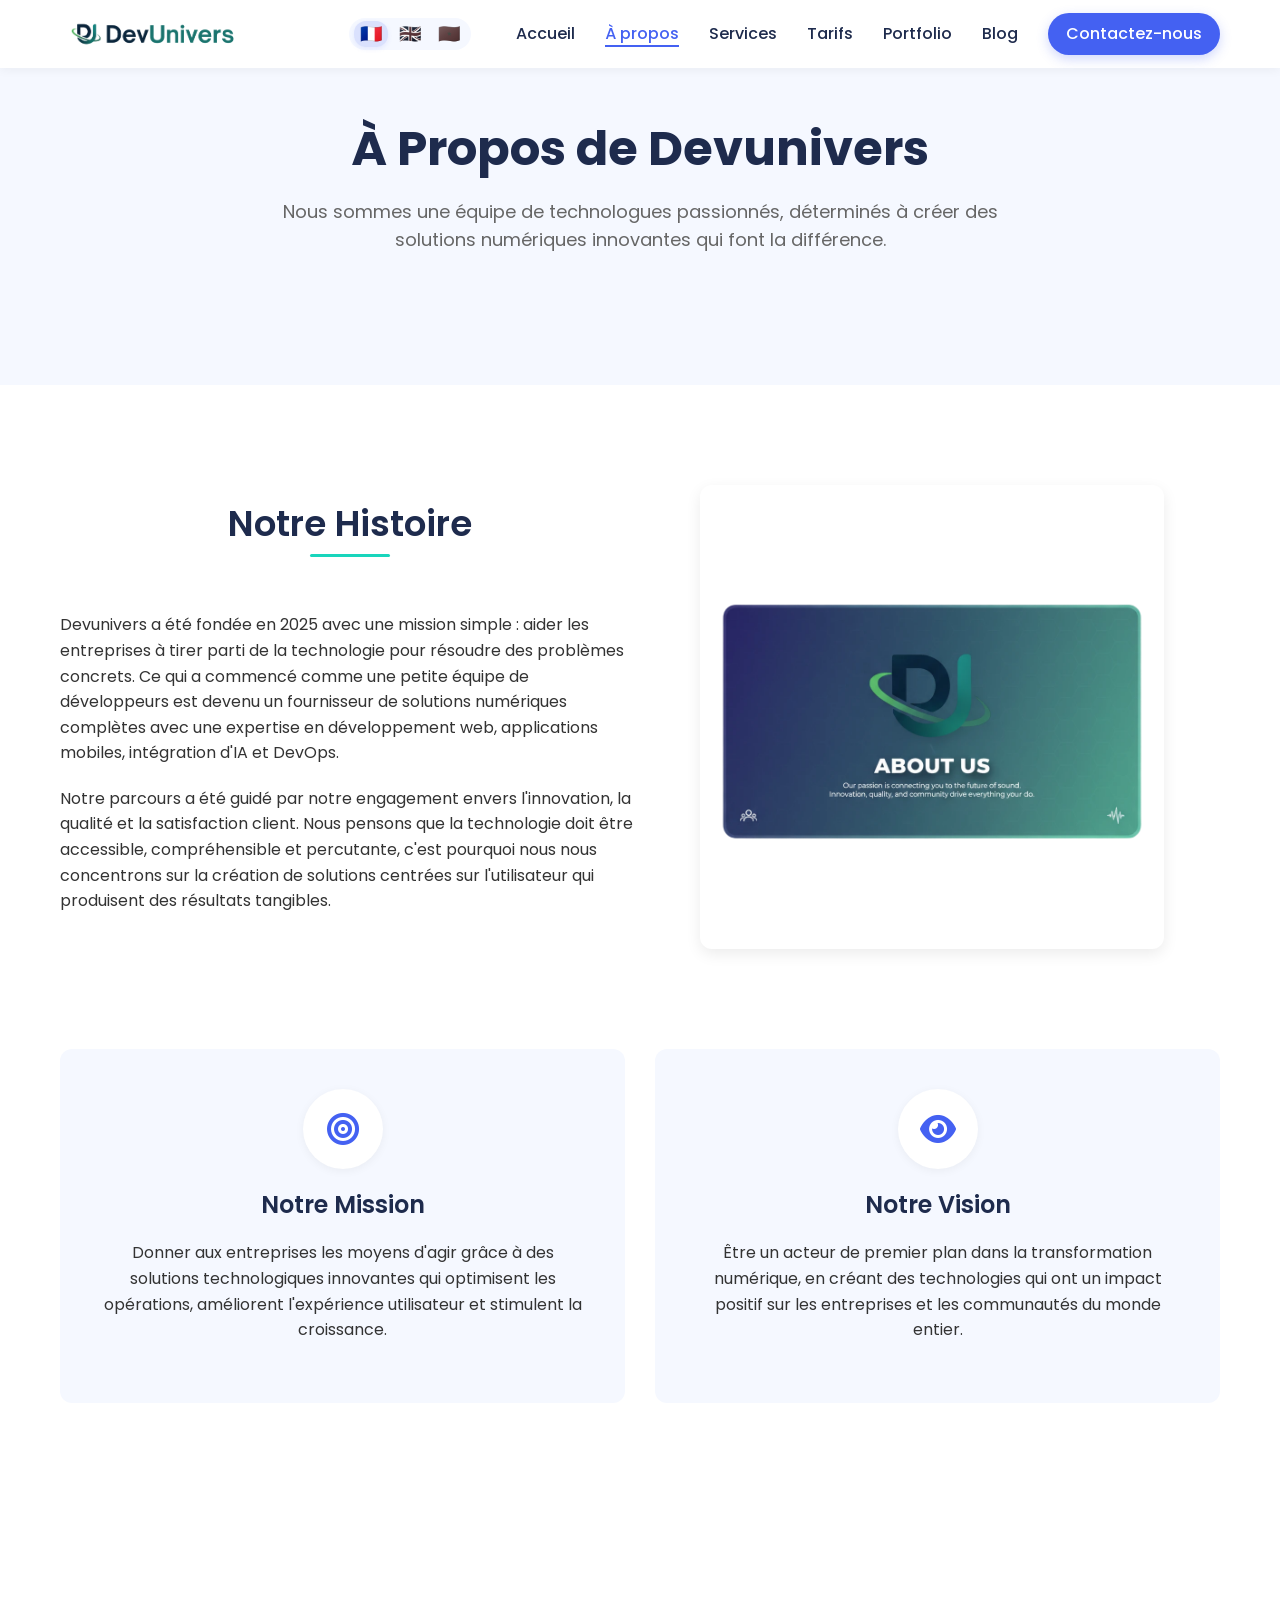
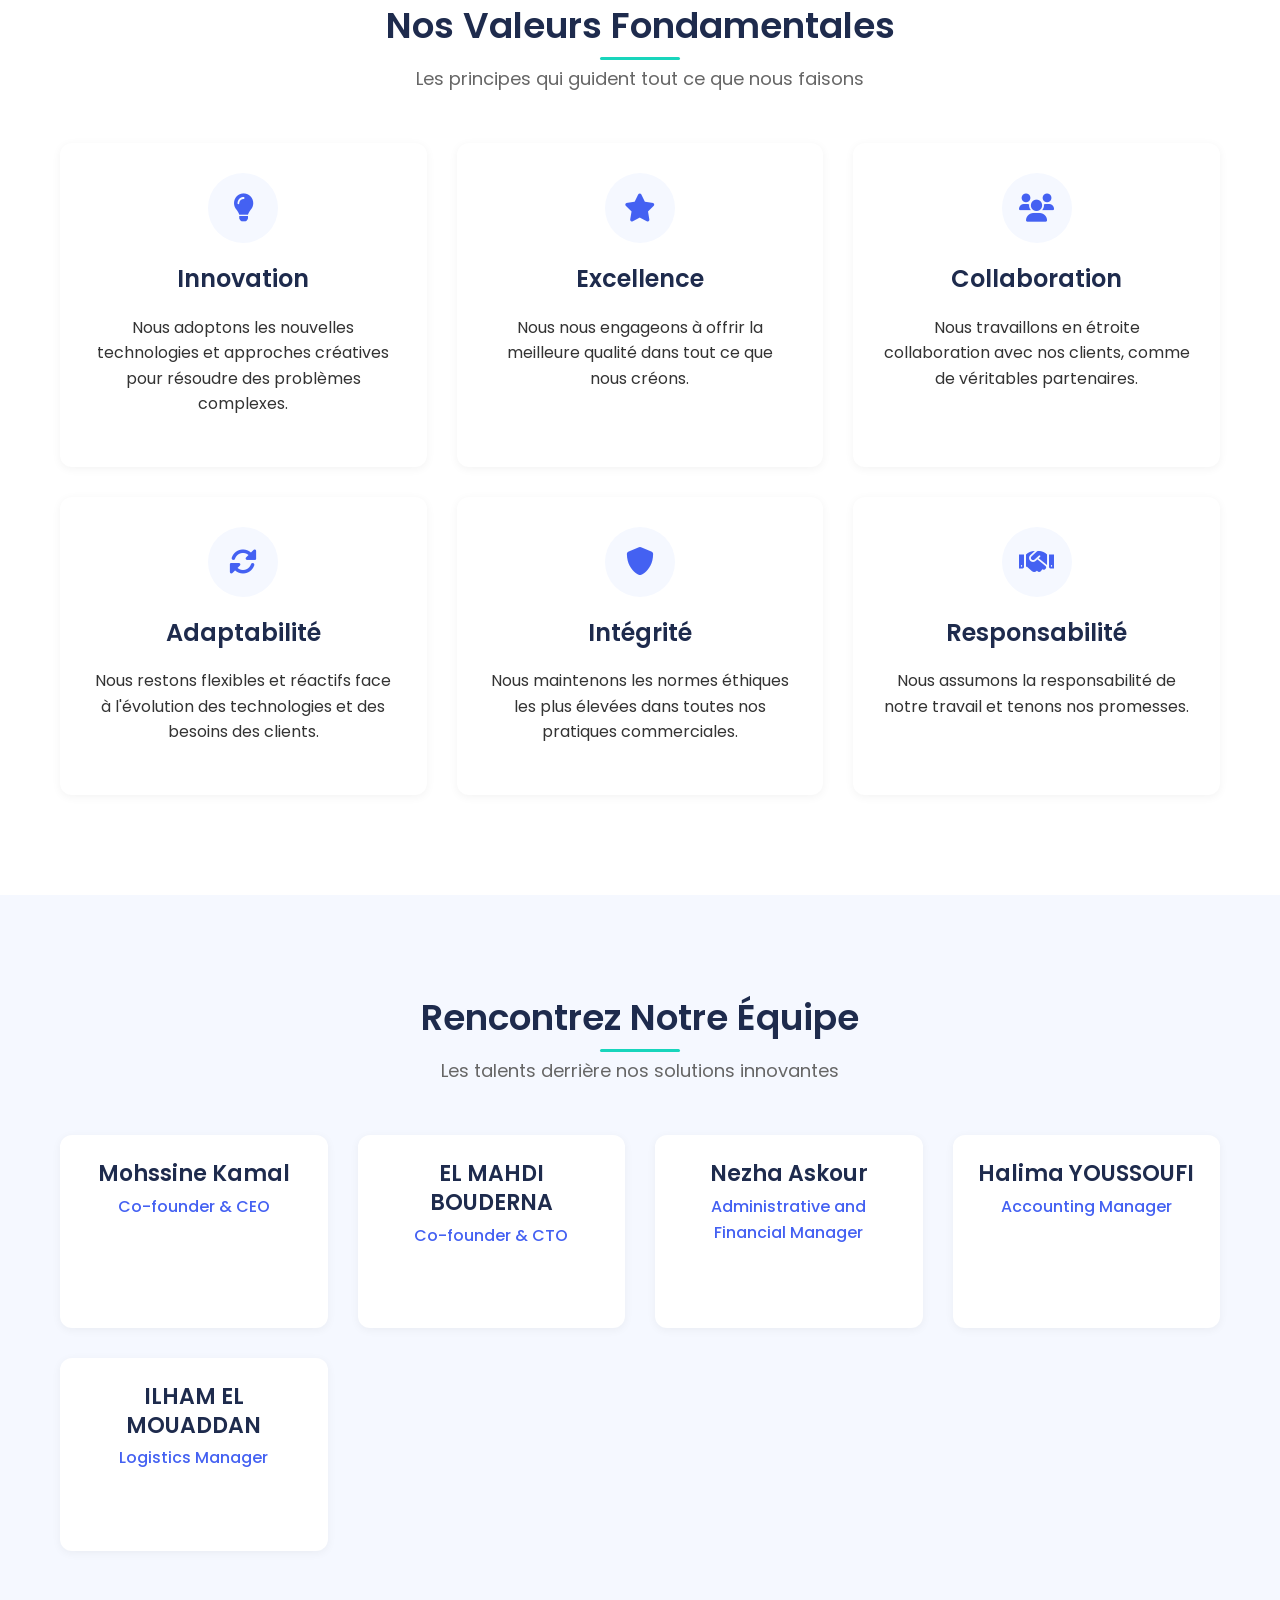
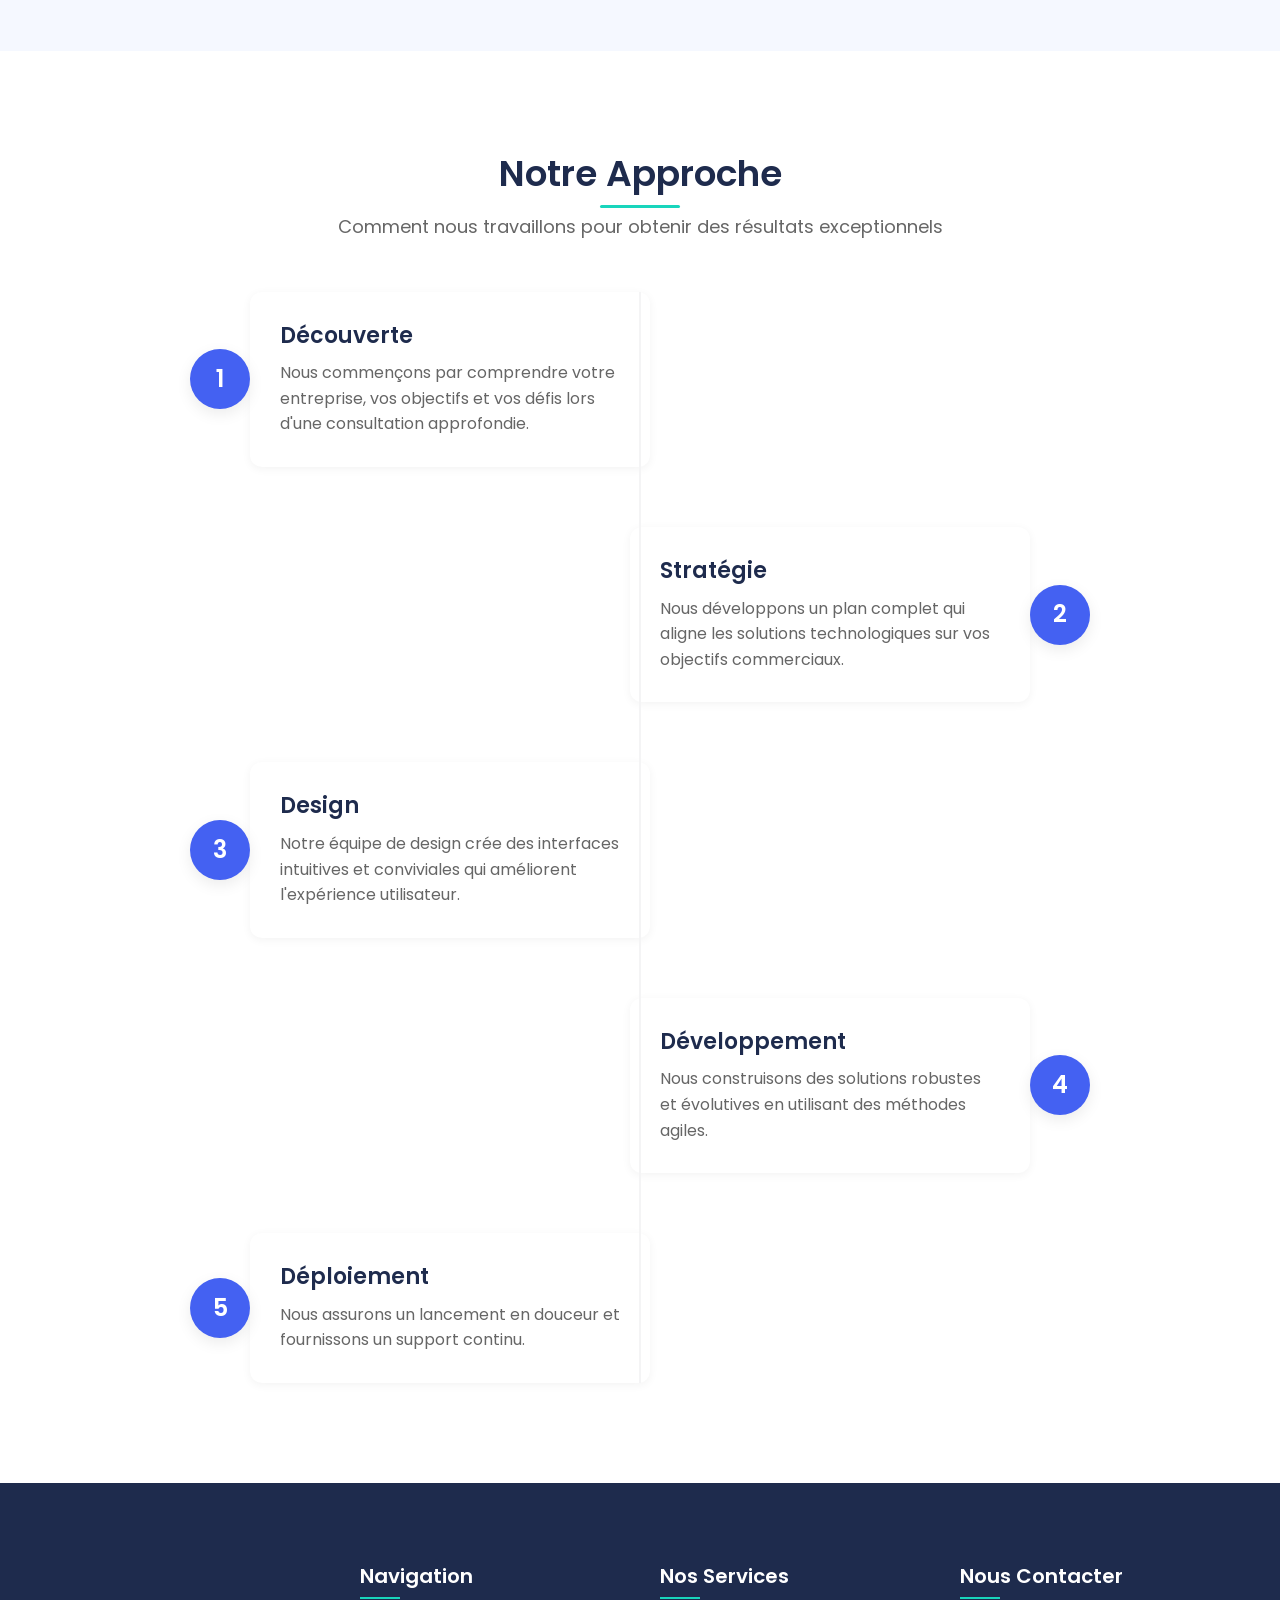
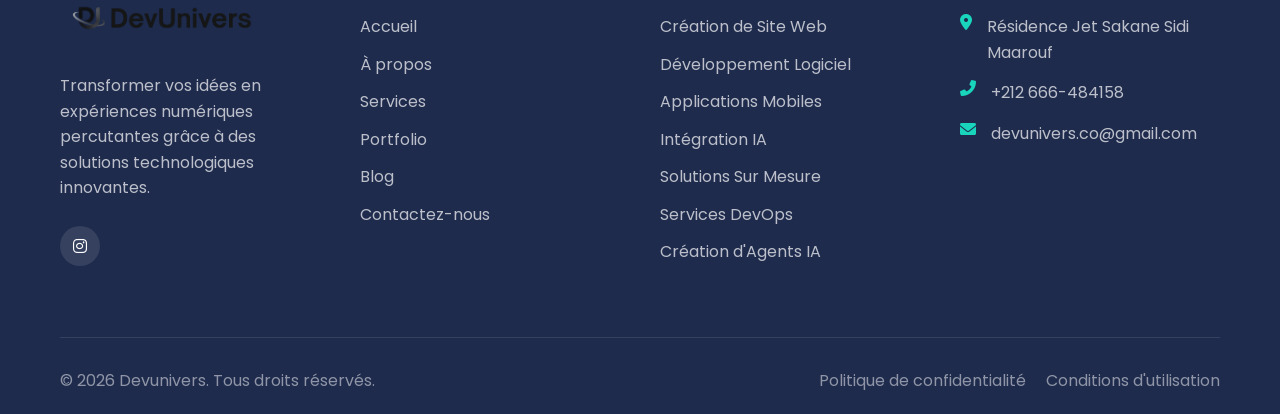
==== commit faf142dc: "Add files via upload" ====
--- a/about/index.html
+++ b/about/index.html
@@ -4,8 +4,8 @@
     <meta charset="UTF-8">
     <meta name="viewport" content="width=device-width, initial-scale=1.0">
     <title>About Us - Devunivers</title>
-    <link rel="icon" type="image/png" href="/images/devunivers.png">
-    <link rel="stylesheet" href="/css/styles.css">
+    <link rel="icon" type="image/png" href="../images/devunivers.png">
+    <link rel="stylesheet" href="../css/styles.css">
     <link rel="stylesheet" href="https://cdnjs.cloudflare.com/ajax/libs/font-awesome/6.0.0/css/all.min.css">
     <link rel="preconnect" href="https://fonts.googleapis.com">
     <link rel="preconnect" href="https://fonts.gstatic.com" crossorigin>
@@ -24,24 +24,24 @@
     <header>
         <div class="container">
             <div class="logo">
-                <a href="/home/">
-                    <img src="/images/devunivers-logo.png" alt="Devunivers Logo">
+                <a href="../home/">
+                    <img src="../images/devunivers-logo.png" alt="Devunivers Logo">
                 </a>
             </div>
             <nav style="display: flex; align-items: center;">
-                <div class="lang-switcher">
-                    <button class="lang-btn active" data-lang="fr">FR</button>
-                    <button class="lang-btn" data-lang="en">EN</button>
-                    <button class="lang-btn" data-lang="ar">ع</button>
+                <div class="lang-switcher">
+                    <button class="lang-btn active" data-lang="fr" title="Français">🇫🇷</button>
+                    <button class="lang-btn" data-lang="en" title="English">🇬🇧</button>
+                    <button class="lang-btn" data-lang="ar" title="العربية">🇲🇦</button>
                 </div>
                 <ul class="main-nav">
-                    <li><a href="/home/" class="" data-i18n="nav_home">Home</a></li>
-                    <li><a href="/about/" class="active" data-i18n="nav_about">About Us</a></li>
-                    <li><a href="/services/" data-i18n="nav_services">Services</a></li>
+                    <li><a href="../home/" class="" data-i18n="nav_home">Home</a></li>
+                    <li><a href="../about/" class="active" data-i18n="nav_about">About Us</a></li>
+                    <li><a href="../services/" data-i18n="nav_services">Services</a></li>
                     <li><a href="#pricing" data-i18n="nav_pricing">Tarifs</a></li>
-                    <li><a href="/portfolio/" data-i18n="nav_portfolio">Portfolio</a></li>
-                    <li><a href="/blog/" data-i18n="nav_blog">Blog</a></li>
-                    <li><a href="/contact/" class="btn btn-primary" data-i18n="nav_contact">Contact Us</a></li>
+                    <li><a href="../portfolio/" data-i18n="nav_portfolio">Portfolio</a></li>
+                    <li><a href="../blog/" data-i18n="nav_blog">Blog</a></li>
+                    <li><a href="../contact/" class="btn btn-primary" data-i18n="nav_contact">Contact Us</a></li>
                 </ul>
                 <div class="mobile-menu-toggle">
                     <span></span>
@@ -74,7 +74,7 @@
                     <p data-i18n="story_p2">Our journey has been guided by our commitment to innovation, quality, and client satisfaction. We believe that technology should be accessible, understandable, and impactful, which is why we focus on creating user-centric solutions that drive tangible results.</p>
                 </div>
                 <div class="story-image">
-                    <img src="/images/Devunivers team collaborating.png" alt="Devunivers team collaborating">
+                    <img src="../images/Devunivers team collaborating.png" alt="Devunivers team collaborating">
                 </div>
             </div>
         </section>
@@ -263,7 +263,7 @@
             <div class="footer-grid">
                 <div class="footer-info">
                     <div class="footer-logo">
-                        <img src="/images/devunivers_white.png" alt="Devunivers Logo">
+                        <img src="../images/devunivers_white.png" alt="Devunivers Logo">
                     </div>
                     <p data-i18n="footer_desc">Transforming ideas into impactful digital experiences through innovative technology solutions.</p>
                     <div class="social-links">
@@ -273,12 +273,12 @@
                 <div class="footer-nav">
                     <h3 data-i18n="footer_nav">Navigation</h3>
                     <ul>
-                        <li><a href="/home/" data-i18n="nav_home">Home</a></li>
-                        <li><a href="/about/" data-i18n="nav_about">About Us</a></li>
-                        <li><a href="/services/" data-i18n="nav_services">Services</a></li>
-                        <li><a href="/portfolio/" data-i18n="nav_portfolio">Portfolio</a></li>
-                        <li><a href="/blog/" data-i18n="nav_blog">Blog</a></li>
-                        <li><a href="/contact/" data-i18n="nav_contact">Contact Us</a></li>
+                        <li><a href="../home/" data-i18n="nav_home">Home</a></li>
+                        <li><a href="../about/" data-i18n="nav_about">About Us</a></li>
+                        <li><a href="../services/" data-i18n="nav_services">Services</a></li>
+                        <li><a href="../portfolio/" data-i18n="nav_portfolio">Portfolio</a></li>
+                        <li><a href="../blog/" data-i18n="nav_blog">Blog</a></li>
+                        <li><a href="../contact/" data-i18n="nav_contact">Contact Us</a></li>
                     </ul>
                 </div>
                 <div class="footer-services">
@@ -305,15 +305,15 @@
             <div class="footer-bottom">
                 <p data-i18n="footer_rights">&copy; 2025 Devunivers. All rights reserved.</p>
                 <div class="legal-links">
-                    <a href="/privacy-policy/" data-i18n="footer_privacy">Privacy Policy</a>
+                    <a href="../privacy-policy/" data-i18n="footer_privacy">Privacy Policy</a>
                     <a href="/terms-of-service/" data-i18n="footer_terms">Terms of Service</a>
                 </div>
             </div>
         </div>
     </footer>
 
-        <script src="/js/translations.js"></script>
-    <script src="/js/i18n.js"></script>
-    <script src="/js/main.js"></script>
+        <script src="../js/translations.js"></script>
+    <script src="../js/i18n.js"></script>
+    <script src="../js/main.js"></script>
 </body>
 </html>
--- a/css/styles.css
+++ b/css/styles.css
@@ -752,22 +752,23 @@
     background: transparent;
     border: none;
     cursor: pointer;
-    font-size: 1.2rem;
+    font-size: 1.8rem;
     font-weight: 600;
-    color: var(--medium-gray);
-    padding: 0.4rem 0.8rem;
-    border-radius: 15px;
+    padding: 0.2rem 0.6rem;
+    border-radius: 12px;
     transition: all var(--transition-fast);
+    filter: grayscale(80%);
 }
 
 .lang-btn:hover {
-    color: var(--primary-color);
+    filter: grayscale(0%);
+    transform: scale(1.1);
 }
 
 .lang-btn.active {
-    background: var(--primary-color);
-    color: var(--white);
-    box-shadow: 0 2px 5px rgba(68,97,242,0.2);
+    background: rgba(68, 97, 242, 0.15);
+    filter: grayscale(0%);
+    box-shadow: 0 2px 5px rgba(68,97,242,0.1);
 }
 
 /* ===== RTL SUPPORT (Arabic) ===== */
